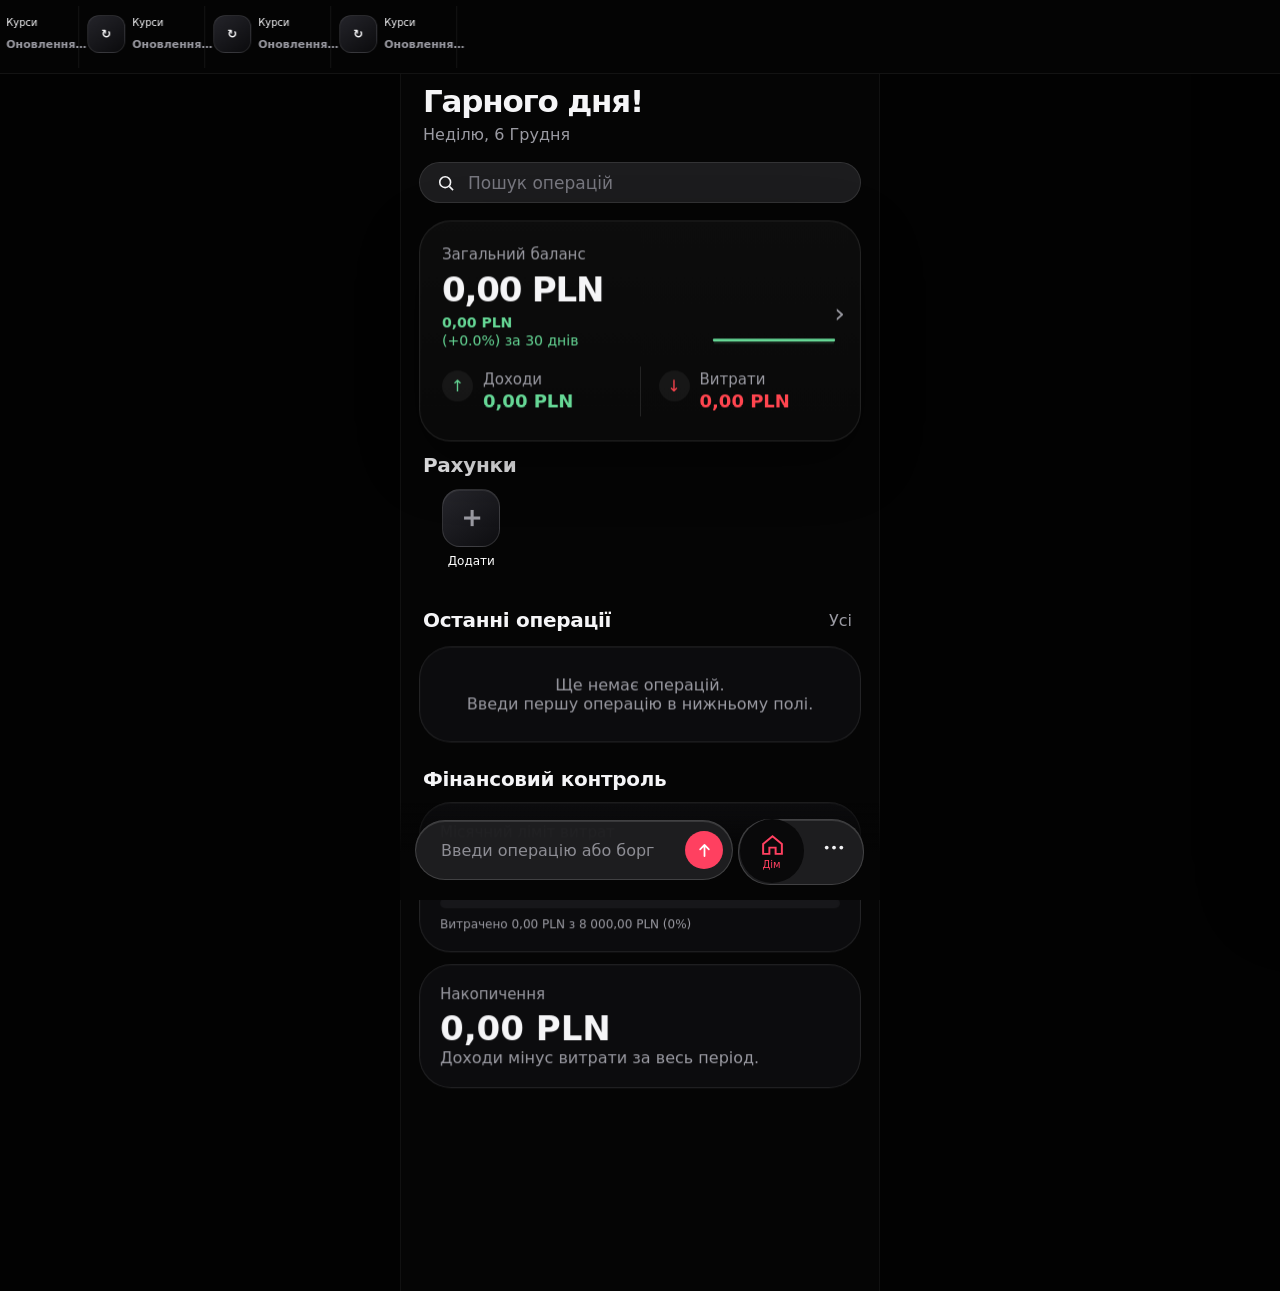
==== index.html @ 24d7ebea "Copy main Voice Finance as independent WebGL Glass Bar baseline" ====
<!doctype html>
<html lang="uk">
<head>
  <meta charset="utf-8" />
  <meta name="viewport" content="width=device-width, initial-scale=1, viewport-fit=cover" />
  <meta name="theme-color" content="#050505" />
  <meta name="apple-mobile-web-app-capable" content="yes" />
  <meta name="apple-mobile-web-app-status-bar-style" content="black-translucent" />
  <meta name="voice-finance-api" content="" />
  <title>Voice Finance</title>
  <link rel="manifest" href="manifest.webmanifest" />
  <style>
    :root{
      --bg:#050505;
      --panel:#0c0c0e;
      --panel-2:#101013;
      --line:rgba(255,255,255,.105);
      --line-strong:rgba(255,255,255,.16);
      --text:#f5f5f7;
      --muted:#9a9aa2;
      --muted-2:#6f7078;
      --accent:#ff7d83;
      --accent-strong:#ff454f;
      --accent-dim:rgba(255,125,131,.12);
      --green:#66d896;
      --shadow:0 20px 60px rgba(0,0,0,.48);
      --r-xl:32px;
      --r-lg:26px;
      --r-md:20px;
      --r-sm:16px;
    }
    *{box-sizing:border-box}
    html,body{margin:0;min-height:100%;background:var(--bg);color:var(--text);font-family:-apple-system,BlinkMacSystemFont,"SF Pro Display","SF Pro Text",Inter,system-ui,sans-serif}
    body{overflow-x:hidden}
    button,input,select,textarea{font:inherit}
    button{color:inherit}
    .app{
      max-width:480px;
      margin:0 auto;
      min-height:100dvh;
      padding:calc(env(safe-area-inset-top) + 77px) 18px calc(190px + env(safe-area-inset-bottom));
      background:#050505;transition:transform .46s cubic-bezier(.2,.8,.2,1),filter .46s ease;
    }
    .account-ticker{position:fixed;z-index:42;top:env(safe-area-inset-top);left:0;right:0;height:74px;overflow:hidden;background:rgba(5,5,5,.94);border-bottom:1px solid rgba(255,255,255,.06);backdrop-filter:blur(18px);-webkit-backdrop-filter:blur(18px);touch-action:pan-y;cursor:grab}.account-ticker.dragging{cursor:grabbing}.account-ticker.dragging .ticker-item{pointer-events:none}
    .ticker-track{height:100%;display:flex;width:max-content;align-items:center;will-change:transform;transform:translate3d(0,0,0)}.ticker-sequence{display:flex;align-items:center;flex:none}.ticker-item{position:relative;width:126px;height:62px;display:grid;grid-template-columns:38px 1fr;grid-template-rows:1fr 1fr;column-gap:7px;align-items:center;padding:7px 8px 13px;border:0;border-right:1px solid rgba(255,255,255,.07);background:transparent;text-align:left;color:inherit}.ticker-logo{grid-row:1/3;width:38px;height:38px;border-radius:12px;background:linear-gradient(145deg,#24242a,#0b0b0d);border:1px solid var(--line);display:grid;place-items:center;font-weight:750;font-size:12px}.ticker-name{font-size:10px;line-height:1;color:#f5f5f7}.ticker-value{font-size:11px;font-weight:650;white-space:nowrap}.ticker-spark{position:absolute;left:53px;bottom:1px;width:38px;height:13px}.ticker-change{position:absolute;right:5px;bottom:2px;font-size:8px;white-space:nowrap}.trend-up{color:var(--green)}.trend-down{color:#ff5364}.trend-flat{color:var(--muted)}
    @media (prefers-reduced-motion:reduce){.account-ticker{overflow-x:auto;-webkit-overflow-scrolling:touch}.ticker-track{animation:none!important}.ticker-sequence[aria-hidden="true"]{display:none}}
    .topline{display:flex;justify-content:space-between;align-items:flex-start;margin:8px 4px 5px}
    .eyebrow{font-size:15px;color:var(--muted);margin-bottom:2px}
    h1{font-size:33px;line-height:1.05;margin:0;letter-spacing:-1.2px}
    .sub{margin-top:6px;color:var(--muted);font-size:14px}
    .icon-btn{
      width:44px;height:44px;border-radius:50%;border:1px solid var(--line);
      background:var(--panel);display:grid;place-items:center;padding:0
    }
    .screen{display:none}.screen.active{display:block}
    .card{
      background:linear-gradient(180deg,rgba(255,255,255,.035),rgba(255,255,255,.018));
      border:1px solid var(--line);border-radius:var(--r-xl);box-shadow:var(--shadow);
    }
    .balance-card{padding:24px 22px;margin-bottom:11px}
    .balance-row{display:grid;grid-template-columns:minmax(0,1fr) 128px;gap:10px;align-items:center}.balance-copy{min-width:0;overflow:hidden}.balance-row .balance{margin:9px 0 6px}.balance-chart-btn{border:0;background:transparent;padding:0;height:78px;display:block;position:relative}.balance-chart-btn svg{width:100%;height:100%;overflow:visible}.balance-chart-btn path:not(.fill){fill:none;stroke:var(--green);stroke-width:2.4;stroke-linecap:round;stroke-linejoin:round}.balance-chart-btn .fill{fill:url(#balanceGradient);stroke:none}.balance-chart-btn::after{content:'›';position:absolute;right:-7px;top:22px;color:var(--muted);font-size:27px}.balance-change{font-size:14px;color:var(--green);margin:0 0 18px;min-width:0}.balance-change strong,.balance-change span{display:block;max-width:100%;white-space:nowrap;overflow:hidden}.balance-change span{margin-top:2px}
    .label{color:var(--muted);font-size:15px}
    .balance-main{display:grid;grid-template-columns:minmax(0,1fr) 108px;gap:10px;align-items:center;margin:7px 0 22px;min-width:0}.balance-main>*{min-width:0}.balance{width:100%;font-size:clamp(26px,7.8vw,34px);letter-spacing:-1.2px;line-height:1.05;font-weight:600;white-space:nowrap;overflow:hidden}.balance-chart{width:108px;height:52px;overflow:hidden}.balance-chart path{fill:none;stroke:var(--green);stroke-width:2.4;stroke-linecap:round;stroke-linejoin:round}.balance-chart .fill{fill:url(#balanceGradient);stroke:none}
    .split{display:grid;grid-template-columns:1fr 1px 1fr;gap:18px;align-items:center}
    .divider{height:50px;background:var(--line)}
    .metric{display:flex;gap:10px;align-items:flex-start;border:0;background:transparent;padding:0;text-align:left;cursor:pointer;min-width:0;overflow:hidden}.metric>div:last-child{min-width:0;flex:1;overflow:hidden}
    .metric .dot{width:31px;height:31px;border-radius:50%;display:grid;place-items:center;background:rgba(255,255,255,.055)}
    .metric strong{display:block;width:100%;font-size:18px;margin-top:2px;white-space:nowrap;overflow:hidden}
    .income strong,.income .dot{color:var(--green)}
    .expense strong,.expense .dot{color:var(--accent-strong)}
    .section{margin-top:20px}
    .section-head{display:flex;align-items:center;justify-content:space-between;margin:0 4px 12px}
    .section-head h2{font-size:20px;margin:0;letter-spacing:-.3px}
    .section-head button{border:0;background:none;color:var(--muted);padding:5px}
    .accounts-section{margin:4px 0 22px}.accounts-grid{display:grid;grid-template-columns:repeat(4,minmax(0,1fr));gap:13px 8px;overflow:hidden;max-height:108px;transition:max-height .35s ease}.accounts-grid.expanded{max-height:360px}.account-tile{border:0;background:transparent;padding:0;min-width:0;text-align:center}.account-icon{width:58px;height:58px;border-radius:18px;margin:0 auto 7px;border:1px solid rgba(255,255,255,.13);background:linear-gradient(145deg,#27272d,#0d0d10);display:grid;place-items:center;font-size:18px;font-weight:750;box-shadow:inset 0 1px rgba(255,255,255,.08)}.account-icon.erste{background:#0874df}.account-icon.revolut{font-size:30px}.account-name{display:block;font-size:12px;color:white;white-space:nowrap;overflow:hidden;text-overflow:ellipsis}.account-balance{display:block;font-size:11px;color:var(--green);margin-top:3px;white-space:nowrap}.account-balance.negative{color:#ff5364}.add-icon{font-size:29px;color:var(--muted)}
    .category-grid{display:block;border:1px solid var(--line);border-radius:var(--r-xl);overflow:hidden;background:var(--panel)}
    .category{
      min-height:46px;border:0;border-bottom:1px solid var(--line);border-radius:0;
      background:transparent;padding:4px 12px;display:grid;grid-template-columns:44px 1fr auto;gap:10px;align-items:center;
      cursor:pointer;transition:.18s transform,.18s border-color;
    }
    .category:last-child{border-bottom:0}
    .category:active{transform:scale(.98)}
    .cat-top{display:contents}
    .cat-icon{width:37px;height:37px;border-radius:13px;display:grid;place-items:center;font-size:18px;background:rgba(255,255,255,.06)}
    .cat-arrow{display:none}.cat-copy{display:contents}.cat-name{font-size:16px;color:#d9d9de}.cat-sum{font-size:16px;margin:0;font-variant-numeric:tabular-nums}
    .transactions{border:1px solid var(--line);border-radius:var(--r-xl);overflow:hidden;background:var(--panel)}
    .tx{display:grid;grid-template-columns:46px 1fr auto;gap:12px;align-items:center;padding:14px 15px;border-bottom:1px solid var(--line);cursor:pointer}
    .tx:last-child{border-bottom:0}
    .tx-icon{width:42px;height:42px;border-radius:15px;background:rgba(255,255,255,.06);display:grid;place-items:center;font-size:19px}
    .tx-title{font-size:16px}.tx-meta{font-size:13px;color:var(--muted);margin-top:3px}
    .tx-amount{font-size:17px;font-variant-numeric:tabular-nums}.pos{color:var(--green)}.neg{color:#f0f0f4}
    .empty{padding:28px;text-align:center;color:var(--muted)}
    .bottom-zone{position:fixed;left:50%;transform:translateX(-50%);bottom:0;width:min(480px,100%);padding:8px 15px calc(11px + env(safe-area-inset-bottom));background:linear-gradient(0deg,#050505 0 48%,transparent);z-index:30;transition:transform .5s cubic-bezier(.22,.82,.22,1),bottom .22s ease}
    .dock-layout{position:relative;height:128px;transition:height .364s cubic-bezier(.22,.72,.18,1)}
    .quick-entry-shell{position:absolute;z-index:3;left:0;top:0;width:100%;height:42px;border:1px solid rgba(255,255,255,.16);border-radius:21px;background:rgba(31,31,33,.94);box-shadow:inset 0 1px rgba(255,255,255,.12);display:flex;align-items:center;padding:0 18px;transition:top .364s cubic-bezier(.65,0,.35,1),left .476s cubic-bezier(.65,0,.35,1) .252s,width .476s cubic-bezier(.65,0,.35,1) .252s,height .476s cubic-bezier(.65,0,.35,1) .252s,border-radius .476s cubic-bezier(.65,0,.35,1) .252s,padding .476s cubic-bezier(.65,0,.35,1) .252s,opacity .35s ease;overflow:hidden}
    .quick-entry-shell>svg{width:22px;height:22px;flex:none;color:#f5f5f7}.quick-entry-shell.listening{border-color:rgba(255,64,96,.6)}.quick-entry-input{min-width:0;flex:1;height:100%;border:0;outline:0;background:transparent;color:#f5f5f7;padding:0 9px 0 11px;font-size:16px}.quick-entry-input::placeholder{color:#8d8d94}.quick-send{width:27px;height:27px;flex:none;border:0;border-radius:50%;background:#ff4060;color:#fff;display:grid;place-items:center;padding:0;transition:transform .18s ease,filter .18s ease}.quick-send:active{transform:scale(.9);filter:brightness(.82)}.quick-send svg{width:14px;height:14px}
    .dock{position:absolute;left:0;top:50px;width:100%;height:78px;transition:top .784s cubic-bezier(.22,.72,.18,1),height .784s cubic-bezier(.22,.72,.18,1)}
    .dock-group{position:relative;isolation:isolate;width:100%;height:78px;border:1px solid rgba(255,255,255,.16);border-radius:39px;background:rgba(31,31,33,.94);box-shadow:inset 0 1px rgba(255,255,255,.12);overflow:hidden;transition:height .784s cubic-bezier(.22,.72,.18,1),border-color .784s ease,background-color .784s ease,box-shadow .784s ease}.dock-group::before{content:"";position:absolute;z-index:0;right:0;top:7px;width:124px;height:64px;border-radius:32px;background:rgba(31,31,33,.96);border:1px solid rgba(255,255,255,.16);box-shadow:inset 0 1px rgba(255,255,255,.12);opacity:0;transform:scaleX(.7);transform-origin:right center;transition:opacity .45s ease,transform .784s cubic-bezier(.22,.72,.18,1)}
    .profile-drawer::before{content:"";position:absolute;pointer-events:none;inset:1px;border-radius:inherit;background:linear-gradient(100deg,rgba(255,255,255,.07),transparent 18% 82%,rgba(255,255,255,.055));opacity:.5}
    .dock-group::after{content:"";position:absolute;pointer-events:none;inset:0;border-radius:inherit;padding:12px;background:rgba(255,255,255,.001);-webkit-mask:linear-gradient(#000 0 0) content-box,linear-gradient(#000 0 0);-webkit-mask-composite:xor;backdrop-filter:blur(.75px) contrast(112%);backdrop-filter:url(#glassRefraction) blur(.75px) contrast(112%);-webkit-backdrop-filter:blur(.75px) contrast(112%);-webkit-backdrop-filter:url(#glassRefraction) blur(.75px) contrast(112%)}
    .dock-indicator{position:absolute;z-index:0;left:6px;top:6px;width:calc((100% - 12px)/5);height:64px;border-radius:31px;transform:translateX(0);will-change:transform,width,height,left,top;transition:left .8s cubic-bezier(.65,0,.35,1),top .8s cubic-bezier(.65,0,.35,1),width .8s cubic-bezier(.65,0,.35,1),height .8s cubic-bezier(.65,0,.35,1),border-radius .8s cubic-bezier(.65,0,.35,1)}.dock-indicator::before{content:"";position:absolute;inset:0;border-radius:inherit;background:#09090a;transform-origin:center}
    .dock-indicator.moving{animation:dockIndicatorMove .5s cubic-bezier(.65,0,.35,1) both}.dock-indicator.moving::before{animation:dockIndicatorSqueeze .5s ease-in-out both}@keyframes dockIndicatorMove{from{transform:translateX(var(--indicator-from))}to{transform:translateX(var(--indicator-to))}}@keyframes dockIndicatorSqueeze{0%,100%{transform:scaleY(1)}50%{transform:scaleY(var(--indicator-squeeze))}}
    .dock button{border:0;color:#f1f1f3}.dock-group button{--i:0;position:absolute;z-index:1;left:6px;top:6px;width:calc((100% - 12px)/5);height:64px;border-radius:31px;background:transparent;display:flex;flex-direction:column;justify-content:center;align-items:center;gap:3px;padding:5px 2px;transform:translateX(calc(var(--i) * 100%));transition:transform .8s cubic-bezier(.22,.72,.18,1),opacity .55s ease,color .35s ease,width .8s cubic-bezier(.22,.72,.18,1),height .8s cubic-bezier(.22,.72,.18,1),top .8s cubic-bezier(.22,.72,.18,1),left .8s cubic-bezier(.22,.72,.18,1)}.dock-group button:nth-of-type(2){--i:1}.dock-group button:nth-of-type(3){--i:2}.dock-group button:nth-of-type(4){--i:3}.dock-group button:nth-of-type(5){--i:4}.dock-group button.active{color:#ff4060}.dock-group button:active{filter:brightness(.82)}.dock svg{width:25px;height:25px}.dock-label{font-size:10px;line-height:1;white-space:nowrap;letter-spacing:-.1px;transition:opacity .35s ease}
    .bottom-zone.compact .dock-layout{height:78px}.bottom-zone.compact .quick-entry-shell{left:68px;top:9px;width:calc(100% - 200px);height:60px;border-radius:30px;padding:0 9px 0 14px}.bottom-zone.compact.compact-home .quick-entry-shell{left:0;width:calc(100% - 132px)}.bottom-zone.compact .dock{top:0;height:78px}.bottom-zone.compact .dock-group{height:78px;border-color:transparent;background:transparent;box-shadow:none;overflow:visible}.bottom-zone.compact .dock-group::before{opacity:1;transform:scaleX(1)}.bottom-zone.compact .dock-group::after{opacity:0}.bottom-zone.compact .dock-indicator{left:0;top:7px;width:64px;height:64px;border-radius:50%;transform:translateX(0)!important;border:1px solid rgba(255,255,255,.16);box-shadow:inset 0 1px rgba(255,255,255,.12)}.bottom-zone.compact.compact-home .dock-indicator{opacity:0}.bottom-zone.compact .dock-indicator::before{background:rgba(31,31,33,.96)}.bottom-zone.compact .dock-group button{left:0;top:7px;width:64px;height:64px;border-radius:50%;transform:translateX(0) scale(.72);opacity:0;pointer-events:none}.bottom-zone.compact .dock-group button.active:not([data-screen="home"]){transform:translateX(0) scale(1);opacity:1;pointer-events:auto}.bottom-zone.compact .dock-group button[data-screen="home"]{left:calc(100% - 124px);transform:translateX(0) scale(1);opacity:1;pointer-events:auto}.bottom-zone.compact .dock-group button[data-screen="home"].active{background:#09090a}.bottom-zone.compact .dock-group .more-btn{left:calc(100% - 62px);transform:translateX(0) scale(1);opacity:1;pointer-events:auto;background:transparent;border:0;box-shadow:none}.bottom-zone.compact .dock-label{opacity:0}.bottom-zone.compact .quick-entry-shell>svg{width:0;opacity:0}.bottom-zone.compact .quick-send{width:38px;height:38px}.bottom-zone.compact .quick-send svg{width:19px;height:19px}
    .dock-indicator{transition-duration:.784s}.dock-group button{transition-duration:.784s,.546s,.35s,.784s,.784s,.784s,.784s}.dock-label{transition-duration:.35s}.bottom-zone.compact .dock-layout{transition:height .476s cubic-bezier(.22,.72,.18,1)}.bottom-zone.compact .quick-entry-shell{transition:top .476s cubic-bezier(.65,0,.35,1),left .476s cubic-bezier(.65,0,.35,1),width .476s cubic-bezier(.65,0,.35,1),height .476s cubic-bezier(.65,0,.35,1),border-radius .476s cubic-bezier(.65,0,.35,1),padding .476s cubic-bezier(.65,0,.35,1),opacity .35s ease}
    .topline{padding-left:0}.page-search{height:41px;margin:0 0 18px;border:1px solid rgba(255,255,255,.1);border-radius:21px;background:#1c1c1e;display:flex;align-items:center;padding:0 16px}.page-search svg{width:20px;height:20px;flex:none}.page-search input{width:100%;height:100%;min-width:0;border:0;outline:0;background:transparent;color:var(--text);padding:0 12px;font-size:17px}.page-search input::placeholder{color:#77777f}
    .home-topline{min-height:72px;align-items:flex-start}.home-topline h1{font-size:31px;margin-bottom:7px}.home-topline .sub{margin:0;font-size:16px;text-transform:capitalize}
    .profile-drawer-backdrop{position:fixed;inset:0;z-index:29;background:rgba(0,0,0,0);pointer-events:none;transition:background .46s ease}
    .profile-drawer-backdrop.open{z-index:50;background:rgba(0,0,0,.38);pointer-events:auto}
    .profile-drawer{position:absolute;isolation:isolate;z-index:2;right:0;top:0;bottom:0;width:min(76vw,360px);height:100%;padding:calc(env(safe-area-inset-top) + 28px) 16px calc(env(safe-area-inset-bottom) + 132px);background:linear-gradient(110deg,rgba(31,31,36,.48),rgba(12,12,15,.28) 48%,rgba(35,35,41,.34));border-left:1px solid rgba(255,255,255,.18);border-radius:30px 0 0 30px;box-shadow:-26px 0 70px rgba(0,0,0,.34),inset 8px 0 24px rgba(255,255,255,.025);backdrop-filter:blur(15px) saturate(145%);-webkit-backdrop-filter:blur(15px) saturate(145%);overflow-x:hidden;overflow-y:auto;overscroll-behavior:contain;touch-action:pan-y;-webkit-overflow-scrolling:touch;transform:translateX(104%);transition:transform .4s cubic-bezier(.22,.9,.28,1)}
    .profile-drawer::before{position:fixed;inset:1px 0 1px 1px;border-radius:29px 0 0 29px;background:radial-gradient(ellipse at 12% 45%,rgba(255,255,255,.14),transparent 18%),linear-gradient(92deg,rgba(255,255,255,.1),transparent 9% 88%,rgba(255,255,255,.025));filter:saturate(130%);opacity:.58}
    .profile-drawer-backdrop.open .profile-drawer{transform:translateX(0)}
    body.drawer-open .bottom-zone{pointer-events:none}body.drawer-open .more-btn{pointer-events:auto}
    body.drawer-open .app{transform:translateX(calc(-1 * min(22vw,105px)));filter:brightness(.72)}
    body.drawer-open .bottom-zone{z-index:52}body.drawer-open .quick-entry-shell,body.drawer-open .dock-indicator,body.drawer-open .bottom-zone .dock-group button:not(.more-btn){opacity:0!important;pointer-events:none!important;transform:scale(.72)!important}body.drawer-open .dock-group{background:transparent;border-color:transparent;box-shadow:none}body.drawer-open .dock-group::before,body.drawer-open .dock-group::after{opacity:0!important;transform:scale(.7)!important}.more-btn .more-icon,.more-btn .back-icon{position:absolute;left:50%;top:13px;width:25px;height:25px;transform:translateX(-50%);transition:opacity .25s ease,transform .3s cubic-bezier(.65,0,.35,1)}.more-btn .back-icon{opacity:0;transform:translateX(-50%) scale(.65) rotate(-24deg)}.more-btn .dock-label{position:absolute;left:50%;bottom:8px;transform:translateX(-50%)}body.drawer-open .bottom-zone .dock-group .more-btn{left:calc(100% - 64px);top:7px;width:64px;height:64px;border-radius:50%;opacity:1;pointer-events:auto;transform:none;background:#1d1d20;border:1px solid rgba(255,255,255,.14);box-shadow:inset 0 1px rgba(255,255,255,.1)}body.drawer-open .more-btn .more-icon{opacity:0;transform:translateX(-50%) scale(.65) rotate(24deg)}body.drawer-open .more-btn .back-icon{opacity:1;transform:translateX(-50%) scale(1) rotate(0)}body.drawer-open .more-btn .dock-label{font-size:0}body.drawer-open .more-btn .dock-label::after{content:"Назад";font-size:10px}.bottom-zone.compact .more-btn .more-icon,.bottom-zone.compact .more-btn .back-icon{top:16px}
    .drawer-title{font-size:28px;margin:0 0 5px}.drawer-sub{color:var(--muted);font-size:13px;margin-bottom:22px}.drawer-section-head{display:flex;align-items:center;justify-content:space-between;margin:18px 3px 10px}.drawer-section-head h2{font-size:18px;margin:0}.drawer-section-head button{border:0;background:transparent;color:var(--muted);padding:5px}.drawer-settings{width:100%;margin-top:16px;border:1px solid var(--line);border-radius:20px;background:rgba(255,255,255,.045);padding:15px;display:flex;justify-content:space-between;align-items:center;text-align:left}.profile-drawer .category-grid{border-radius:24px}.profile-drawer .category{grid-template-columns:39px minmax(0,1fr) auto;padding-inline:9px}.profile-drawer .cat-icon{width:34px;height:34px}.profile-drawer .cat-name,.profile-drawer .cat-sum{font-size:14px}
    .person-status{font-size:12px;font-weight:650}.person-status.paid{color:var(--green)}.person-status.unpaid{color:var(--accent-strong)}.person-back{border:0;background:transparent;color:var(--muted);padding:5px 0 15px;font-size:15px}.person-summary{margin-bottom:14px}.person-list .tx{grid-template-columns:42px minmax(0,1fr) auto}.person-list .debt-amount{grid-row:1 / span 2;grid-column:3;align-self:center}
    .market-picker{margin-top:18px}.market-search{height:48px;border:1px solid var(--line);border-radius:24px;background:rgba(255,255,255,.045);padding:0 15px;color:var(--text);width:100%;outline:0}.market-list{max-height:290px;overflow:auto;margin-top:10px;border:1px solid var(--line);border-radius:20px}.market-option{display:flex;align-items:center;gap:11px;padding:12px 14px;border-bottom:1px solid var(--line)}.market-option:last-child{border-bottom:0}.market-option input{accent-color:#ff4060}.market-option small{margin-left:auto;color:var(--muted)}.data-note{font-size:12px;color:var(--muted);line-height:1.45;margin-top:10px}.empty-chart{position:absolute;inset:0;display:grid;place-items:center;text-align:center;color:var(--muted);padding:28px}.detail-title{margin:2px 0 18px}.detail-title h1{font-size:30px}.account-picker{margin:0 0 14px}.account-picker select{width:100%;height:48px;border:1px solid var(--line);border-radius:18px;background:var(--panel);color:var(--text);padding:0 14px}
    .sheet-backdrop{position:fixed;inset:0;background:rgba(0,0,0,.38);z-index:60;display:none;align-items:flex-end;justify-content:center;overflow:hidden;overscroll-behavior:none;touch-action:none}
    .sheet-backdrop.open{display:flex}
    .sheet{
      position:relative;isolation:isolate;width:min(480px,100%);max-height:90dvh;overflow:auto;overscroll-behavior:contain;touch-action:pan-y;border-radius:34px 34px 0 0;
      background:linear-gradient(145deg,rgba(35,35,41,.5),rgba(11,11,14,.3) 48%,rgba(33,33,39,.36));
      border:1px solid rgba(255,255,255,.18);padding:12px 18px calc(24px + env(safe-area-inset-bottom));box-shadow:0 -22px 80px rgba(0,0,0,.46),inset 0 2px 12px rgba(255,255,255,.035);backdrop-filter:blur(15px) saturate(145%);-webkit-backdrop-filter:blur(15px) saturate(145%)
    }
    .sheet::before,.voice-popover::before{content:"";position:fixed;z-index:-1;pointer-events:none;inset:1px;border-radius:inherit;background:radial-gradient(ellipse at 50% 0%,rgba(255,255,255,.16),transparent 28%),linear-gradient(100deg,rgba(255,255,255,.08),transparent 12% 87%,rgba(255,255,255,.055));opacity:.62}
    .sheet::after,.voice-popover::after{content:"";position:fixed;z-index:-1;pointer-events:none;inset:4px;border-radius:inherit;border:1px solid rgba(255,255,255,.045);box-shadow:inset 7px 3px 16px rgba(255,255,255,.025),inset -8px -5px 18px rgba(0,0,0,.08)}
    .handle{width:42px;height:5px;background:#44444a;border-radius:99px;margin:3px auto 18px}
    .sheet h3{font-size:24px;margin:0 0 6px}.sheet p{color:var(--muted);margin:0 0 18px}
    .field{margin:14px 0}.field label{display:block;color:var(--muted);font-size:13px;margin:0 0 7px 4px}
    .field input,.field select,.field textarea{
      width:100%;border:1px solid var(--line);background:#121215;color:var(--text);border-radius:18px;padding:15px 16px;outline:none
    }
    .field textarea{min-height:80px;resize:vertical}
    .type-seg{display:grid;grid-template-columns:1fr 1fr;background:#121215;border:1px solid var(--line);padding:4px;border-radius:18px}
    .type-seg button{border:0;background:transparent;border-radius:14px;padding:11px;color:var(--muted)}
    .type-seg button.active{background:#1d1d21;color:var(--text)}
    .primary{width:100%;border:0;border-radius:20px;background:var(--text);color:#080808;font-weight:650;padding:15px;margin-top:10px}
    .danger{width:100%;border:1px solid rgba(255,69,79,.28);border-radius:20px;background:rgba(255,69,79,.08);color:var(--accent);padding:14px;margin-top:10px}
    .voice-panel{text-align:center;padding:12px 8px 2px}
    .voice-status{font-size:22px;margin:8px 0 5px}.voice-text{color:var(--muted);min-height:40px}
    .voice-big{margin:16px auto;width:98px;height:98px;border-radius:50%;border:4px solid white;background:var(--accent-strong);display:grid;place-items:center}
    .voice-big.pulse{animation:pulse 1.35s infinite}
    @keyframes pulse{50%{box-shadow:0 0 0 16px rgba(255,69,79,.10)}}
    .parse-card{margin-top:18px;text-align:left;border:1px solid var(--line);border-radius:26px;padding:16px;background:#111114}
    .parse-amount{font-size:30px;font-weight:650}.parse-sub{color:var(--muted);margin-top:4px}
    .toast{position:fixed;left:50%;bottom:190px;transform:translate(-50%,20px);background:#171719;border:1px solid var(--line);color:#fff;padding:12px 16px;border-radius:999px;opacity:0;pointer-events:none;transition:.22s;z-index:100;font-size:14px}
    .toast.show{opacity:1;transform:translate(-50%,0)}
    .insight-card,.profile-card,.goal-card{padding:20px;border:1px solid var(--line);border-radius:var(--r-xl);background:var(--panel);margin-bottom:12px}
    .big-stat{font-size:34px;font-weight:650;margin-top:5px}
    .bar{height:10px;background:#17171a;border-radius:99px;overflow:hidden;margin-top:12px}.bar > div{height:100%;background:var(--accent);border-radius:99px}
    .list-row{display:flex;justify-content:space-between;gap:16px;padding:14px 0;border-bottom:1px solid var(--line)}.list-row:last-child{border-bottom:0}
    .muted{color:var(--muted)}
    .profile-actions button{width:100%;text-align:left;border:0;border-bottom:1px solid var(--line);background:transparent;padding:16px 0}.profile-actions button:last-child{border-bottom:0}
    .tiny{font-size:12px;color:var(--muted)}
    .provider-list{display:grid;gap:9px}.provider-button{width:100%;border:1px solid var(--line);background:#121215;border-radius:18px;padding:14px 15px;display:flex;align-items:center;justify-content:space-between;text-align:left}.provider-note{font-size:12px;color:var(--muted)}.analysis-head{margin-bottom:16px}.analysis-value{font-size:43px;font-weight:650;letter-spacing:-1.8px}.analysis-change{margin-top:6px;font-size:16px}.period-tabs{display:grid;grid-template-columns:repeat(6,1fr);gap:4px;background:#111114;border:1px solid var(--line);border-radius:17px;padding:4px;margin-bottom:14px}.period-tabs button{border:0;background:transparent;color:var(--muted);font-size:12px;padding:8px 2px;border-radius:13px}.period-tabs button.active{background:#29292e;color:white}.analysis-chart{height:260px;border-bottom:1px solid var(--line);position:relative;touch-action:none;margin-bottom:18px}.analysis-chart svg{width:100%;height:100%;overflow:visible}.chart-tooltip{position:absolute;top:10px;left:10px;background:rgba(20,20,23,.92);border:1px solid var(--line);border-radius:12px;padding:7px 9px;font-size:12px;pointer-events:none}.chart-crosshair{stroke:rgba(255,255,255,.35);stroke-width:1;stroke-dasharray:3 3}.metrics-grid{display:grid;grid-template-columns:1fr 1fr;border:1px solid var(--line);border-radius:24px;overflow:hidden;margin-bottom:18px}.metric-row{padding:13px;border-bottom:1px solid var(--line)}.metric-row:nth-child(odd){border-right:1px solid var(--line)}.metric-row:nth-last-child(-n+2){border-bottom:0}.metric-row small{display:block;color:var(--muted);margin-bottom:4px}.back-button{border:0;background:transparent;color:var(--muted);padding:4px 0 16px;font-size:15px}.market-detail-meta{display:grid;grid-template-columns:1fr 1fr;gap:10px;margin-bottom:18px}.market-detail-meta .card{padding:16px}.market-detail-meta small{display:block;color:var(--muted);margin-bottom:6px}.market-source{font-size:12px;color:var(--muted);line-height:1.45}
    .voice-popover{position:fixed;isolation:isolate;left:50%;transform:translateX(-50%);bottom:calc(108px + env(safe-area-inset-bottom));width:min(440px,calc(100% - 28px));z-index:55;display:none;background:linear-gradient(145deg,rgba(38,38,44,.5),rgba(12,12,15,.3) 48%,rgba(36,36,42,.36));border:1px solid rgba(255,255,255,.18);border-radius:26px;padding:16px;box-shadow:0 18px 70px rgba(0,0,0,.48),inset 0 2px 10px rgba(255,255,255,.035);backdrop-filter:blur(15px) saturate(145%);-webkit-backdrop-filter:blur(15px) saturate(145%);transition:bottom .18s ease}
    body.keyboard-open .bottom-zone{opacity:0;pointer-events:none;transform:translate(-50%,28px);transition:opacity .16s ease,transform .2s ease}
    body.sheet-open .bottom-zone{opacity:0;pointer-events:none;transform:translate(-50%,28px)}
    .voice-popover.open{display:block}.voice-popover .parse-card{margin-top:12px;padding:13px;border-radius:20px}.voice-popover .parse-amount{font-size:24px}.voice-popover-head{display:flex;gap:12px;align-items:flex-start}.voice-live-dot{width:11px;height:11px;border-radius:50%;background:var(--accent);margin-top:6px;flex:none}.voice-live-dot.pulse{animation:pulse 1.35s infinite}.voice-copy{min-width:0;flex:1}.voice-popover .voice-status{font-size:16px;margin:0 0 4px}.voice-popover .voice-text{font-size:14px;min-height:0;max-height:70px;overflow:auto}.voice-close{border:0;background:transparent;color:var(--muted);font-size:22px;padding:0 2px}.voice-actions{display:grid;grid-template-columns:1fr 1fr;gap:8px}.voice-actions button{margin-top:8px}.voice-engine-note{margin-top:8px}
    .debt-summary{display:grid;grid-template-columns:1fr 1fr;gap:10px;margin-bottom:14px}.debt-total{padding:17px;border:1px solid var(--line);border-radius:24px;background:var(--panel);text-align:left;color:var(--text);cursor:pointer}.debt-total:active{transform:scale(.985)}.debt-total strong{display:block;font-size:22px;margin-top:5px}.debt-row{cursor:pointer}.debt-person{font-size:16px}.debt-note{font-size:12px;color:var(--muted);margin-top:3px}.debt-amount{font-variant-numeric:tabular-nums;white-space:nowrap}
    .debt-sort{margin-bottom:12px}.debt-sort select{width:100%;border:1px solid var(--line);background:#101013;color:var(--text);border-radius:16px;padding:12px}.debt-section{border:1px solid var(--line);background:var(--panel);border-radius:24px;margin-bottom:10px;overflow:hidden;scroll-margin-top:20px}.debt-section>summary{cursor:pointer;padding:14px 15px;font-weight:650;display:grid;grid-template-columns:minmax(0,1fr) 36px 18px;gap:7px;align-items:center;list-style:none}.debt-section summary::-webkit-details-marker{display:none}.debt-section>summary::after{content:'⌄';color:currentColor;text-align:right;transition:.2s transform}.debt-section[open]>summary::after{transform:rotate(180deg)}.debt-group-title{display:flex;align-items:center;gap:10px;min-width:0}.debt-group-icon{width:32px;height:32px;border-radius:11px;background:rgba(255,255,255,.055);display:grid;place-items:center;flex:none}.debt-group-icon svg{width:19px;height:19px}.debt-group-count{text-align:right;min-width:36px;font-variant-numeric:tabular-nums}.debt-status-grid{display:grid;grid-template-columns:1fr 1fr;gap:8px;padding:0 10px 10px}.debt-status{border:1px solid var(--line);border-radius:17px;background:#111114;overflow:hidden;min-width:0}.debt-status summary{padding:12px 10px;display:flex;justify-content:space-between;gap:6px;font-size:12px;cursor:pointer;list-style:none}.debt-status .transactions{border:0;border-top:1px solid var(--line);border-radius:0}.debt-status .tx{grid-template-columns:34px minmax(0,1fr);padding:10px 8px;gap:7px}.debt-status .tx-icon{width:32px;height:32px;border-radius:11px}.debt-status .debt-amount{grid-column:2;font-size:13px}.debt-status .empty{padding:16px 6px;font-size:12px}.urgent-badge{color:var(--accent);font-size:12px}.round-actions{display:flex;justify-content:flex-end;gap:10px;margin-top:10px}.round-action{width:44px;height:44px;border-radius:50%;border:1px solid var(--line);background:#1a1a1e;color:var(--text);display:grid;place-items:center;font-size:20px;padding:0}.round-action.primary-icon{background:var(--text);color:#080808}.round-action.danger-icon{color:var(--accent)}
    .debt-section.owed>summary,.debt-section.receivable>summary,.debt-section.urgent>summary{color:var(--text);background:transparent}.debt-section.owed,.debt-section.receivable,.debt-section.urgent{border-color:var(--line)}
    .debt-section>summary{grid-template-columns:minmax(0,1fr) 18px 36px}.debt-section>summary::after{grid-column:2;grid-row:1;text-align:center}.debt-group-count{grid-column:3;grid-row:1;text-align:right}
    .sheet.swiping{transition:none!important}.sheet.settling{transition:transform .24s ease}
    .scan-options{display:grid;grid-template-columns:1fr 1fr;gap:10px}.scan-option{border:1px solid var(--line);border-radius:20px;background:#151518;color:var(--text);padding:18px 10px;text-align:center}.scan-preview{width:100%;max-height:260px;object-fit:contain;border-radius:18px;margin-top:12px;background:#060606}
    .clickable-card{cursor:pointer}.clickable-card:active{transform:scale(.99)}
    .jelly-item{will-change:transform;transform:translate3d(0,var(--jelly-y,0),0) scaleX(var(--jelly-x,1)) scaleY(var(--jelly-s,1));transform-origin:50% 45%}
    @media (prefers-reduced-motion:reduce){.jelly-item{transform:none!important}.profile-drawer,.app,.bottom-zone,.dock-layout,.quick-entry-shell,.dock-group{transition-duration:.01ms!important}}
    .hidden{display:none!important}
    @media (min-width:700px){
      body{background:#020202}
      .app{border-left:1px solid #111;border-right:1px solid #111}
    }
    .analysis-chart{touch-action:pan-y}
  </style>
</head>
<body>
<div class="account-ticker" id="accountTicker" aria-label="Рухомий список рахунків"><div class="ticker-track" id="tickerTrack"></div></div>
<svg aria-hidden="true" width="0" height="0" style="position:fixed;pointer-events:none">
  <defs>
    <filter id="glassRefraction" x="-35%" y="-35%" width="170%" height="170%" color-interpolation-filters="sRGB">
      <feTurbulence type="fractalNoise" baseFrequency="0.012 0.036" numOctaves="2" seed="17" result="glassNoise"/>
      <feGaussianBlur in="glassNoise" stdDeviation="0.35" result="smoothGlass"/>
      <feDisplacementMap in="SourceGraphic" in2="smoothGlass" scale="20" xChannelSelector="R" yChannelSelector="G"/>
    </filter>
    <filter id="glassRefractionSoft" x="-30%" y="-30%" width="160%" height="160%" color-interpolation-filters="sRGB">
      <feTurbulence type="fractalNoise" baseFrequency="0.018 0.03" numOctaves="1" seed="9" result="softNoise"/>
      <feDisplacementMap in="SourceGraphic" in2="softNoise" scale="5" xChannelSelector="R" yChannelSelector="G"/>
    </filter>
  </defs>
</svg>
<div class="profile-drawer-backdrop" id="profileDrawerBackdrop">
  <aside class="profile-drawer" id="profileDrawer" aria-label="Меню профілю">
    <h2 class="drawer-title">Профіль</h2>
    <div class="drawer-sub">Швидкий доступ до категорій і налаштувань</div>
    <div class="drawer-section-head"><h2>Категорії</h2><button id="allCategories">Усі</button></div>
    <div class="category-grid" id="categoryGrid"></div>
    <div class="drawer-section-head"><h2>Клієнти</h2><button id="allClients">Усі</button></div>
    <div class="category-grid" id="clientQuickList"></div>
    <div class="drawer-section-head"><h2>Мої борги</h2><button id="allCreditors">Усі</button></div>
    <div class="category-grid" id="creditorQuickList"></div>
    <button class="drawer-settings" id="openSettings"><span>Налаштування</span><span aria-hidden="true">›</span></button>
  </aside>
</div>
<div class="app">
  <section id="home" class="screen active">
    <div class="topline home-topline">
      <div><h1>Гарного дня!</h1><div class="sub" id="todayLabel"></div></div>
    </div>
    <label class="page-search"><svg viewBox="0 0 24 24" fill="none" stroke="currentColor" stroke-width="1.9"><circle cx="11" cy="11" r="6.5"/><path d="m16 16 4.5 4.5"/></svg><input id="homeSearch" type="search" placeholder="Пошук операцій" autocomplete="off"></label>

    <div class="balance-card card">
      <div class="label" id="openBalanceLabel">Загальний баланс</div>
      <div class="balance-row"><div class="balance-copy" id="openBalanceSummary"><div class="balance" id="balance">0 zł</div><div class="balance-change" id="balanceChange"><strong>—</strong><span>за 30 днів</span></div></div><button class="balance-chart-btn" id="openBalanceAnalysis" aria-label="Відкрити аналіз балансу"><svg viewBox="0 0 126 70" preserveAspectRatio="none"><defs><linearGradient id="balanceGradient" x1="0" y1="0" x2="0" y2="1"><stop offset="0" stop-color="#66d896" stop-opacity=".3"/><stop offset="1" stop-color="#66d896" stop-opacity="0"/></linearGradient></defs><path class="fill" id="balanceChartFill"/><path id="balanceChartLine"/></svg></button></div>
      <div class="split">
        <button class="metric income" id="incomeSummary">
          <div class="dot">↑</div>
          <div><div class="label">Доходи</div><strong id="incomeTotal">0 zł</strong></div>
        </button>
        <div class="divider"></div>
        <button class="metric expense" id="expenseSummary">
          <div class="dot">↓</div>
          <div><div class="label">Витрати</div><strong id="expenseTotal">0 zł</strong></div>
        </button>
      </div>
    </div>

    <div class="accounts-section">
      <div class="section-head"><h2>Рахунки</h2><button id="toggleAccounts">Усі&nbsp; ›</button></div>
      <div class="accounts-grid" id="accountsGrid"></div>
    </div>

    <div class="section">
      <div class="section-head"><h2>Останні операції</h2><button id="seeAllTx">Усі</button></div>
      <div class="transactions" id="recentTx"></div>
    </div>
    <div class="section-head" style="margin-top:24px"><h2>Фінансовий контроль</h2></div>
    <div class="goal-card">
      <div class="label">Місячний ліміт витрат</div><div class="big-stat" id="goalValue">8 000 zł</div>
      <div class="bar"><div id="goalBar" style="width:0%"></div></div><div class="tiny" id="goalCaption" style="margin-top:9px"></div>
    </div>
    <div class="goal-card"><div class="label">Накопичення</div><div class="big-stat" id="savingsValue">0 zł</div><div class="muted">Доходи мінус витрати за весь період.</div></div>
  </section>

  <section id="balanceAnalysis" class="screen">
    <button class="back-button" id="balanceBack">‹ Дім</button>
    <div class="analysis-head"><div class="eyebrow">Загальний баланс</div><div class="analysis-value" id="analysisValue">0 zł</div><div class="analysis-change trend-flat" id="analysisChange">—</div></div>
    <div class="period-tabs" id="periodTabs"><button data-period="1D">1D</button><button data-period="7D">7D</button><button class="active" data-period="1M">1M</button><button data-period="3M">3M</button><button data-period="1Y">1Y</button><button data-period="ALL">ALL</button></div>
    <div class="analysis-chart" id="analysisChart"><svg viewBox="0 0 440 250" preserveAspectRatio="none"><path id="analysisArea" fill="rgba(102,216,150,.12)"/><path id="analysisLine" fill="none" stroke="#66d896" stroke-width="2.3" vector-effect="non-scaling-stroke"/><line class="chart-crosshair hidden" id="chartCrosshair" y1="0" y2="250"/><circle class="hidden" id="chartPoint" r="5" fill="#66d896"/></svg><div class="chart-tooltip hidden" id="chartTooltip"></div></div>
    <div class="metrics-grid"><div class="metric-row"><small>Поточний</small><strong id="metricCurrent"></strong></div><div class="metric-row"><small>Зміна</small><strong id="metricChange"></strong></div><div class="metric-row"><small>Максимум</small><strong id="metricMax"></strong></div><div class="metric-row"><small>Мінімум</small><strong id="metricMin"></strong></div><div class="metric-row"><small>Доходи</small><strong class="trend-up" id="metricIncome"></strong></div><div class="metric-row"><small>Витрати</small><strong class="trend-down" id="metricExpense"></strong></div></div>
    <div class="section-head"><h2>Рахунки</h2></div><div class="transactions" id="analysisAccounts"></div>
  </section>

  <section id="accountDetail" class="screen">
    <button class="back-button" id="accountBack">‹ Дім</button>
    <div class="detail-title"><div class="eyebrow">Рахунок</div><h1 id="accountDetailTitle">Рахунок</h1><div class="sub" id="accountDetailBalance"></div></div>
    <div class="period-tabs" id="accountPeriodTabs"><button data-period="1D">1D</button><button data-period="7D">7D</button><button class="active" data-period="1M">1M</button><button data-period="3M">3M</button><button data-period="1Y">1Y</button><button data-period="ALL">ALL</button></div>
    <div class="analysis-chart" id="accountChart"><svg viewBox="0 0 440 250" preserveAspectRatio="none"><path id="accountArea" fill="rgba(102,216,150,.12)"/><path id="accountLine" fill="none" stroke="#66d896" stroke-width="2.3" vector-effect="non-scaling-stroke"/></svg><div class="empty-chart hidden" id="accountChartEmpty">Історія з’явиться після змін балансу або синхронізації.</div></div>
    <div class="metrics-grid"><div class="metric-row"><small>Поточний</small><strong id="accountCurrent"></strong></div><div class="metric-row"><small>Зміна</small><strong id="accountChange"></strong></div><div class="metric-row"><small>Максимум</small><strong id="accountMax"></strong></div><div class="metric-row"><small>Мінімум</small><strong id="accountMin"></strong></div></div>
    <div class="section-head"><h2>Операції рахунку</h2></div><div class="transactions" id="accountTransactions"></div>
  </section>

  <section id="flowDetail" class="screen">
    <button class="back-button" id="flowBack">‹ Дім</button>
    <div class="detail-title"><div class="eyebrow" id="flowEyebrow">Операції</div><h1 id="flowTitle">Доходи</h1><div class="sub" id="flowTotal"></div></div>
    <div class="period-tabs" id="flowPeriodTabs"><button data-period="1D">1D</button><button data-period="7D">7D</button><button class="active" data-period="1M">1M</button><button data-period="3M">3M</button><button data-period="1Y">1Y</button><button data-period="ALL">ALL</button></div>
    <div class="analysis-chart" id="flowChart"><svg viewBox="0 0 440 250" preserveAspectRatio="none"><path id="flowArea" fill="rgba(102,216,150,.12)"/><path id="flowLine" fill="none" stroke="#66d896" stroke-width="2.3" vector-effect="non-scaling-stroke"/></svg><div class="empty-chart hidden" id="flowChartEmpty">Немає реальних операцій за цей період.</div></div>
    <div class="section-head"><h2 id="flowListTitle">Усі доходи</h2></div><div class="transactions" id="flowTransactions"></div>
  </section>

  <section id="marketDetail" class="screen">
    <button class="back-button" id="marketBack">‹ Назад</button>
    <div class="detail-title"><div class="eyebrow" id="marketDetailKind">Ринок</div><h1 id="marketDetailTitle">Пара</h1><div class="analysis-value" id="marketDetailValue">—</div><div class="analysis-change" id="marketDetailChange">—</div></div>
    <div class="period-tabs" id="marketPeriodTabs"><button data-period="1D">1D</button><button data-period="7D">7D</button><button class="active" data-period="1M">1M</button><button data-period="3M">3M</button><button data-period="1Y">1Y</button><button data-period="ALL">ALL</button></div>
    <div class="analysis-chart" id="marketChart"><svg viewBox="0 0 440 250" preserveAspectRatio="none"><path id="marketArea" fill="rgba(102,216,150,.12)"/><path id="marketLine" fill="none" stroke="#66d896" stroke-width="2.3" vector-effect="non-scaling-stroke"/></svg><div class="empty-chart hidden" id="marketChartEmpty">Дані тимчасово недоступні.</div></div>
    <div class="market-detail-meta"><div class="card"><small>Мінімум</small><strong id="marketMin">—</strong></div><div class="card"><small>Максимум</small><strong id="marketMax">—</strong></div><div class="card"><small>Початок періоду</small><strong id="marketOpen">—</strong></div><div class="card"><small>Оновлено</small><strong id="marketUpdated">—</strong></div></div>
    <div class="market-source" id="marketSource"></div>
  </section>

  <section id="insights" class="screen">
    <div class="topline"><div><div class="eyebrow">Фінанси</div><h1>Аналітика</h1><div class="sub">Цей місяць</div></div></div>
    <div id="insightsContent"></div>
  </section>

  <section id="debts" class="screen">
    <div class="topline"><div><div class="eyebrow">Облік</div><h1>Борги</h1><div class="sub">Кому винен я і хто винен мені</div></div></div>
    <label class="page-search"><svg viewBox="0 0 24 24" fill="none" stroke="currentColor" stroke-width="1.9"><circle cx="11" cy="11" r="6.5"/><path d="m16 16 4.5 4.5"/></svg><input id="debtSearch" type="search" placeholder="Пошук боргів" autocomplete="off"></label>
    <div class="debt-summary">
      <button class="debt-total" id="owedWidget"><div class="label">Мої борги</div><strong id="owedTotal">0 zł</strong></button>
      <button class="debt-total" id="receivableWidget"><div class="label">Мої боржники</div><strong id="receivableTotal">0 zł</strong></button>
    </div>
    <div class="debt-sort"><select id="debtSortSelect" aria-label="Сортування боргів"><option value="name-asc">За ім’ям: А → Я</option><option value="name-desc">За ім’ям: Я → А</option></select></div>
    <div id="debtGroups"></div>
  </section>

  <section id="goals" class="screen">
    <div class="topline"><div><div class="eyebrow">Планування</div><h1>Цілі</h1><div class="sub">Ліміти та накопичення</div></div></div>
    <div class="goal-card"><div class="label">Місячний ліміт витрат</div><div class="big-stat" id="goalsPageValue">8 000 zł</div><div class="bar"><div id="goalsPageBar" style="width:0%"></div></div><div class="tiny" id="goalsPageCaption" style="margin-top:9px"></div></div>
    <div class="goal-card"><div class="label">Накопичення</div><div class="big-stat" id="goalsPageSavings">0 zł</div><div class="muted">Доходи мінус витрати за весь період.</div></div>
  </section>

  <section id="people" class="screen">
    <button class="person-back" id="peopleBack">‹ Борги</button>
    <div class="topline"><div><div class="eyebrow">Анкети</div><h1 id="peopleTitle">Клієнти</h1><div class="sub" id="peopleSubtitle"></div></div></div>
    <div class="transactions person-list" id="peopleList"></div>
  </section>

  <section id="person" class="screen">
    <button class="person-back" id="personBack">‹ Усі анкети</button>
    <div class="topline"><div><div class="eyebrow" id="personEyebrow">Клієнт</div><h1 id="personTitle"></h1><div class="sub" id="personSubtitle"></div></div></div>
    <div class="debt-summary person-summary"><div class="debt-total"><div class="label">Не оплачено</div><strong id="personOpenTotal">0 zł</strong></div><div class="debt-total"><div class="label">Оплачено</div><strong id="personPaidTotal">0 zł</strong></div></div>
    <div class="transactions person-list" id="personDebtList"></div>
  </section>

</div>

<div class="bottom-zone" id="bottomZone">
  <div class="dock-layout">
    <div class="quick-entry-shell"><svg viewBox="0 0 24 24" fill="none" stroke="currentColor" stroke-width="1.8"><path d="M5 12h14M12 5v14"/></svg><input class="quick-entry-input" id="quickEntryInput" placeholder="Введи операцію або борг" autocomplete="off" enterkeyhint="done"><button class="quick-send" id="quickSend" aria-label="Розпізнати фразу"><svg viewBox="0 0 24 24" fill="none" stroke="currentColor" stroke-width="2.2" stroke-linecap="round" stroke-linejoin="round"><path d="M12 19V5M6.5 10.5 12 5l5.5 5.5"/></svg></button></div>
    <nav class="dock" aria-label="Головна навігація"><div class="dock-group"><div class="dock-indicator" aria-hidden="true"></div>
      <button data-screen="goals" aria-label="Цілі"><svg viewBox="0 0 24 24" fill="none" stroke="currentColor" stroke-width="1.8"><circle cx="12" cy="12" r="8"/><circle cx="12" cy="12" r="3"/><path d="m14 10 5-5"/></svg><span class="dock-label">Цілі</span></button>
      <button data-screen="insights" aria-label="Аналітика"><svg viewBox="0 0 24 24" fill="none" stroke="currentColor" stroke-width="1.9"><path d="M5 20V11M10 20V5M15 20v-8M20 20V8"/></svg><span class="dock-label">Аналітика</span></button>
      <button data-screen="debts" aria-label="Борги"><svg viewBox="0 0 24 24" fill="none" stroke="currentColor" stroke-width="1.8"><rect x="6" y="3" width="12" height="18" rx="2"/><path d="M9 8h6M9 12h6M9 16h4"/></svg><span class="dock-label">Борги</span></button>
      <button class="active" data-screen="home" aria-label="Дім"><svg viewBox="0 0 24 24" fill="none" stroke="currentColor" stroke-width="1.9"><path d="M3 11.5 12 4l9 7.5V21h-6v-6H9v6H3z"/></svg><span class="dock-label">Дім</span></button>
      <button class="more-btn" id="moreBtn" aria-label="Додатково"><svg class="more-icon" viewBox="0 0 24 24" fill="currentColor"><circle cx="5" cy="12" r="1.8"/><circle cx="12" cy="12" r="1.8"/><circle cx="19" cy="12" r="1.8"/></svg><svg class="back-icon" viewBox="0 0 24 24" fill="none" stroke="currentColor" stroke-width="2" stroke-linecap="round" stroke-linejoin="round"><path d="m14.5 6-6 6 6 6"/></svg><span class="dock-label">Додатково</span></button>
    </div></nav>
  </div>
</div>

<div class="sheet-backdrop" id="accountAddBackdrop"><div class="sheet"><div class="handle"></div><h3>Додати рахунок</h3><p>Банківські підключення працюють лише через захищений сервер. Паролі, PIN та SMS-коди тут ніколи не вводяться.</p><div class="provider-list"><button class="provider-button" data-provider="PKO"><span>PKO Bank Polski</span><span>›</span></button><button class="provider-button" data-provider="REVOLUT"><span>Revolut</span><span>›</span></button><button class="provider-button" data-provider="ERSTE"><span>Erste</span><span>›</span></button><button class="provider-button" data-provider="MONOBANK"><span>Monobank</span><span>›</span></button></div><div class="label" style="margin:20px 0 9px">Додати вручну</div><div class="provider-list"><button class="provider-button" data-manual-type="cash"><span>Готівка</span><span>＋</span></button><button class="provider-button" data-manual-type="manual"><span>Інший рахунок</span><span>＋</span></button></div><button class="danger" data-close-sheet="accountAddBackdrop">Закрити</button></div></div>
<div class="sheet-backdrop" id="manualAccountBackdrop"><div class="sheet"><div class="handle"></div><h3 id="manualAccountTitle">Новий рахунок</h3><div class="field"><label>Назва</label><input id="manualAccountName" placeholder="Готівка"></div><div class="field"><label>Поточний баланс</label><input id="manualAccountBalance" inputmode="decimal" placeholder="0"></div><div class="field"><label>Валюта</label><select id="manualAccountCurrency"><option>PLN</option><option>EUR</option><option>USD</option><option>UAH</option></select></div><button class="primary" id="saveManualAccount">Зберегти</button><button class="danger" data-close-sheet="manualAccountBackdrop">Скасувати</button></div></div>
<div class="sheet-backdrop" id="monobankBackdrop"><div class="sheet"><div class="handle"></div><h3>Підключити Monobank</h3><p>Токен буде відправлено один раз у захищений backend і зашифровано. Він ніколи не зберігається у браузері або git.</p><div class="field"><label>Особистий токен</label><input id="monobankToken" type="password" autocomplete="off" placeholder="Встав токен"></div><button class="primary" id="connectMonobank">Підключити</button><button class="danger" data-close-sheet="monobankBackdrop">Скасувати</button></div></div>

<div class="sheet-backdrop" id="settingsBackdrop">
  <div class="sheet">
    <div class="handle"></div>
    <h3>Налаштування</h3>
    <p>Дані зберігаються локально у браузері.</p>
    <div class="profile-card profile-actions">
      <button id="manageCategories">Керувати категоріями</button>
      <button id="exportData">Експорт JSON</button>
      <button id="clearData" style="color:var(--accent)">Очистити всі дані</button>
    </div>
    <div class="profile-card">
      <div class="label">Швидке введення</div>
      <div class="big-stat" style="font-size:22px;margin-top:8px">UA + PL + EN текстом</div>
      <div class="tiny" style="margin-top:8px">Нижнє поле відкриває клавіатуру. Фраза локально перетворюється на операцію або борг без API.</div>
      <div class="tiny" id="modelProfileStatus" style="margin-top:10px">Готово до введення</div>
    </div>
    <div class="profile-card market-picker">
      <div class="label">Верхній тікер</div>
      <div class="big-stat" style="font-size:20px;margin-top:7px">Валюти й криптовалюта</div>
      <div class="data-note">Валютні курси: Frankfurter. Крипто: публічні дані Kraken. Без ключів і платних запитів.</div>
      <input class="market-search" id="marketSearch" type="search" placeholder="Пошук пари або криптовалюти">
      <div class="market-list" id="marketList"></div>
    </div>
  </div>
</div>

<div class="sheet-backdrop" id="manualBackdrop">
  <div class="sheet">
    <div class="handle"></div>
    <h3 id="formTitle">Нова операція</h3>
    <p>Можна додати вручну або відредагувати результат голосу.</p>
    <div class="type-seg"><button id="typeExpense" class="active">Витрата</button><button id="typeIncome">Дохід</button></div>
    <div class="field"><label>Сума</label><input id="amountInput" inputmode="decimal" placeholder="200"></div>
    <div class="field"><label>Валюта</label><select id="currencyInput"><option>PLN</option><option>EUR</option><option>USD</option><option>GBP</option></select></div>
    <div class="field"><label>Рахунок</label><select id="accountInput"><option value="">Без прив’язки</option></select></div>
    <div class="field" id="categoryField"><label>Категорія</label><select id="categoryInput"></select></div>
    <div class="field hidden" id="clientField"><label>Клієнт</label><input id="clientInput" placeholder="Johnny"></div>
    <div class="field"><label>Опис</label><input id="noteInput" placeholder="Biedronka, монтаж, бензин…"></div>
    <button class="primary" id="saveTx">Зберегти</button>
    <button class="danger hidden" id="deleteTx">Видалити операцію</button>
  </div>
</div>

<div class="voice-popover" id="voicePopover">
  <div class="voice-popover-head">
    <div class="voice-copy">
      <div class="voice-status" id="voiceStatus">Введи операцію або борг</div>
      <div class="voice-text" id="voiceText">Наприклад: «-200 на продукти» або «я винен Олегу 500».</div>
    </div>
    <button class="voice-close" id="voiceCancel" aria-label="Закрити">×</button>
  </div>
  <div style="display:grid;grid-template-columns:1fr auto;gap:7px;margin-top:10px"><input id="voiceTestInput" aria-label="Текст фрази" placeholder="Сума, категорія або борг…" style="min-width:0;border:1px solid var(--line);background:#121215;color:var(--text);border-radius:14px;padding:12px"><button id="voiceTestBtn" class="round-action" aria-label="Розібрати">⌁</button></div>
  <div class="parse-card hidden" id="parseCard">
    <div class="parse-amount" id="parseAmount"></div>
    <div class="parse-sub" id="parseSub"></div>
    <div class="tiny" id="parseTranscript" style="margin-top:7px"></div>
    <div class="round-actions"><button class="round-action danger-icon" id="editVoice" aria-label="Змінити">✎</button><button class="round-action primary-icon" id="confirmVoice" aria-label="Зберегти">✓</button></div>
  </div>
</div>

<div class="sheet-backdrop" id="debtBackdrop">
  <div class="sheet">
    <div class="handle"></div><h3 id="debtFormTitle">Новий борг</h3>
    <div class="type-seg"><button id="debtOwed" class="active">Я винен</button><button id="debtReceivable">Мені винні</button></div>
    <div class="field"><label>Людина або компанія</label><input id="debtPerson" placeholder="Ім’я"></div>
    <div class="field"><label>Сума</label><input id="debtAmount" inputmode="decimal" placeholder="500"></div>
    <div class="field"><label>Валюта</label><select id="debtCurrency"><option>PLN</option><option>EUR</option><option>USD</option><option>GBP</option></select></div>
    <div class="field"><label>Нотатка</label><input id="debtNote" placeholder="За що або до якої дати"></div>
    <div class="field"><label><input id="debtUrgent" type="checkbox" style="width:auto;margin-right:8px">Терміновий</label></div>
    <div class="field"><label><input id="debtPaid" type="checkbox" style="width:auto;margin-right:8px">Оплачено</label></div>
    <button class="primary" id="saveDebt">Зберегти</button><button class="danger hidden" id="deleteDebt">Видалити</button>
  </div>
</div>

<div class="sheet-backdrop" id="listBackdrop">
  <div class="sheet">
    <div class="handle"></div>
    <h3 id="listTitle">Операції</h3>
    <div id="listContent"></div>
    <button class="danger" id="closeList">Закрити</button>
  </div>
</div>

<div class="sheet-backdrop" id="catBackdrop">
  <div class="sheet">
    <div class="handle"></div>
    <h3>Категорії</h3>
    <p>Додай або видали власні категорії. Базові теж можна змінювати.</p>
    <div id="catManager"></div>
    <div class="field"><label>Нова категорія</label><input id="newCatName" placeholder="Наприклад: Студія"></div>
    <button class="primary" id="addCategoryBtn">Додати категорію</button>
    <button class="danger" id="closeCategories">Закрити</button>
  </div>
</div>

<div class="sheet-backdrop" id="scanBackdrop">
  <div class="sheet">
    <div class="handle"></div><h3>Додати чек</h3><p>Обери камеру або готове фото. Зображення обробляється лише на цьому пристрої.</p>
    <div class="scan-options"><button class="scan-option" id="scanCamera">📷<br>Камера</button><button class="scan-option" id="scanFile">▧<br>Фото або файл</button></div>
    <input class="hidden" id="cameraInput" type="file" accept="image/*" capture="environment"><input class="hidden" id="fileInput" type="file" accept="image/*,.pdf">
    <img class="scan-preview hidden" id="scanPreview" alt="Вибраний чек"><div class="tiny hidden" id="scanFileName" style="margin-top:10px"></div>
    <button class="primary hidden" id="scanContinue">Внести дані з чека</button><button class="danger" id="scanClose">Закрити</button>
  </div>
</div>

<div class="toast" id="toast"></div>

<script>
const STORAGE_KEY='voice-finance-v01';
const DEFAULT_CATEGORIES=[
  {id:'groceries',name:'Продукти',icon:'🛒'},
  {id:'transport',name:'Транспорт',icon:'🚕'},
  {id:'food',name:'Їжа',icon:'🍴'},
  {id:'tech',name:'Техніка',icon:'💻'},
  {id:'home',name:'Дім',icon:'⌂'},
  {id:'subscriptions',name:'Підписки',icon:'◉'},
  {id:'business',name:'Бізнес',icon:'◫'},
  {id:'travel',name:'Подорожі',icon:'✈︎'},
  {id:'other',name:'Інше',icon:'•••'}
];
const DEFAULT_ACCOUNTS=[];
const FIAT_CURRENCIES=['PLN','EUR','USD','GBP','CHF','UAH','CZK','SEK','NOK','DKK','CAD','AUD','NZD','JPY','CNY','HKD','SGD','HUF','RON','BGN','TRY','ILS','INR','BRL','MXN','ZAR'];
const FIAT_PAIRS=FIAT_CURRENCIES.flatMap(base=>FIAT_CURRENCIES.filter(quote=>quote!==base).map(quote=>({id:`fx:${base}${quote}`,kind:'fx',base,quote,label:`${base}/${quote}`}))).slice(0,100);
const CRYPTO_MARKETS=[['XBTUSD','BTC','Bitcoin'],['ETHUSD','ETH','Ethereum'],['USDTUSD','USDT','Tether'],['SOLUSD','SOL','Solana'],['XRPUSD','XRP','XRP'],['USDCUSD','USDC','USD Coin'],['DOGEUSD','DOGE','Dogecoin'],['ADAUSD','ADA','Cardano'],['LTCUSD','LTC','Litecoin'],['DOTUSD','DOT','Polkadot']].map(([pair,symbol,name])=>({id:`crypto:${pair}`,kind:'crypto',pair,symbol,name,label:`${symbol}/USD`}));
const DEFAULT_MARKETS=['fx:EURPLN','fx:USDPLN','fx:EURUSD',...CRYPTO_MARKETS.map(m=>m.id)];
const BANKING_API_BASE=document.querySelector('meta[name="voice-finance-api"]')?.content?.replace(/\/$/,'')||'';
const uid=()=>{try{if(globalThis.crypto&&typeof globalThis.crypto.randomUUID==='function')return globalThis.crypto.randomUUID()}catch(e){}return 'id-'+Date.now().toString(36)+'-'+Math.random().toString(36).slice(2)};
let state=loadState();
let editingId=null;
let formType='expense';
let parsedVoice=null;
let mediaStream=null;
let mediaRecorder=null;
let audioChunks=[];
let recordingStartedAt=0;
let recordTimerInterval=null;
let whisperWorker=null;
let whisperReady=false;
let whisperBusy=false;
let whisperModelName='';
let speechRecognition=null;
let speechTranscript='';
let safariRecognitionRuns=0;
let speechStartTimer=null;
let editingDebtId=null;
let debtDirection='owed';
let debtView='owed';
let debtSort='name-asc';
let peopleDirection=sessionStorage.getItem('voice-finance-people-direction')||'receivable';
let selectedPerson=sessionStorage.getItem('voice-finance-selected-person')||'';
let selectedPersonDirection=sessionStorage.getItem('voice-finance-selected-person-direction')||'receivable';
let selectedScanFile=null;
let scanPreviewUrl='';
let voicePositionTimers=[];
let stableViewportHeight=Math.max(window.innerHeight,window.visualViewport?.height||0);
let voiceState='idle';
let voiceSession=0;
let voiceTimeout=null;
let recordingTimeout=null;
let lockedScrollY=0;
let drawerLockedScrollY=0;
let lastPageScrollY=window.scrollY;
let dockCompact=false;
let dockTouchStartY=0;
let dockTouchAtTop=false;
let dockTouchAtBottom=false;
let dockBoundaryHandled=false;
let dockInteractionsReady=false;
let dockIgnoreScrollUntil=0;
let dockIndicatorIndex=0;
let dockIndicatorAnimation=null;
let accountsExpanded=false;
let analysisPeriod='1M';
let accountPeriod='1M';
let flowPeriod='1M';
let selectedAccountId='';
let selectedFlowType='income';
let marketData={};
let selectedMarketId=sessionStorage.getItem('voice-finance-selected-market')||'';
let marketPeriod='1M';
let tickerOffset=0;
let tickerDistance=0;
let tickerLastFrame=0;
let tickerDragging=false;
let tickerPointerId=null;
let tickerDragX=0;
let tickerDragOffset=0;
let tickerResumeAt=0;
let tickerMoved=false;
let tickerPressAt=0;
let tickerPressMarketId='';
const interactiveCharts=new WeakMap();
let jellyVelocity=0;
let jellyFrame=null;
let jellyItems=[];
const jellyState=new WeakMap();
const RECORDING_LIMIT_MS=30000;
const TRANSCRIPTION_LIMIT_MS=240000;

function loadState(){
  const raw=localStorage.getItem(STORAGE_KEY);
  if(raw){
    try{
      const s=JSON.parse(raw);
      const accounts=(s.accounts||[]).filter(a=>a.source!=='demo'&&!String(a.id).endsWith('-demo'));const balanceSnapshots=(s.balanceSnapshots||[]).filter(x=>x.source!=='demo');
      return {categories:s.categories?.length?s.categories:DEFAULT_CATEGORIES,transactions:s.transactions||[],debts:s.debts||[],goal:s.goal||8000,speechLang:s.speechLang||'uk-UA',accounts,balanceSnapshots,marketSelection:s.marketSelection?.length?s.marketSelection:DEFAULT_MARKETS};
    }catch(e){}
  }
  return {categories:[...DEFAULT_CATEGORIES],transactions:[],debts:[],goal:8000,speechLang:'uk-UA',accounts:[],balanceSnapshots:[],marketSelection:DEFAULT_MARKETS};
}
function saveState(){localStorage.setItem(STORAGE_KEY,JSON.stringify(state));render()}
function fmt(n,c='PLN'){
  try{return new Intl.NumberFormat('uk-UA',{style:'currency',currency:c,maximumFractionDigits:2}).format(n)}
  catch(e){return `${n.toFixed(2)} ${c}`}
}
function plnOnly(list){return list.filter(t=>t.currency==='PLN')}
function totals(){
  const tx=plnOnly(state.transactions);
  const income=tx.filter(t=>t.type==='income').reduce((a,b)=>a+b.amount,0);
  const expense=tx.filter(t=>t.type==='expense').reduce((a,b)=>a+b.amount,0);
  const accountBalance=(state.accounts||[]).filter(a=>a.isActive&&a.currency==='PLN').reduce((sum,a)=>sum+Number(a.currentBalance||0),0);
  const unlinked=tx.filter(t=>!t.accountId).reduce((sum,t)=>sum+(t.type==='income'?t.amount:-t.amount),0);
  return {income,expense,balance:accountBalance+unlinked}
}
function transactionEffect(tx){return tx?(tx.type==='income'?Number(tx.amount||0):-Number(tx.amount||0)):0}
function applyAccountTransaction(next,previous){if(previous?.accountId){const a=state.accounts.find(x=>x.id===previous.accountId);if(a)a.currentBalance=Number(a.currentBalance||0)-transactionEffect(previous)}if(next?.accountId){const a=state.accounts.find(x=>x.id===next.accountId);if(a)a.currentBalance=Number(a.currentBalance||0)+transactionEffect(next)}if(previous?.accountId||next?.accountId){const accountBalances=Object.fromEntries(state.accounts.map(a=>[a.id,Number(a.currentBalance||0)])),total=state.accounts.filter(a=>a.isActive&&a.currency==='PLN').reduce((n,a)=>n+Number(a.currentBalance||0),0);state.balanceSnapshots.push({id:uid(),timestamp:new Date().toISOString(),totalBalance:total,convertedTotalBalance:total,baseCurrency:'PLN',accountBalances,source:'transaction'})}}
function categoryById(id){return state.categories.find(c=>c.id===id)||{name:'Інше',icon:'•••'}}
function dateLabel(iso){
  const d=new Date(iso), now=new Date();
  const delta=Math.floor((new Date(now.getFullYear(),now.getMonth(),now.getDate())-new Date(d.getFullYear(),d.getMonth(),d.getDate()))/86400000);
  if(delta===0)return 'Сьогодні';
  if(delta===1)return 'Вчора';
  return d.toLocaleDateString('uk-UA',{day:'2-digit',month:'short'});
}
function esc(s=''){return String(s).replace(/[&<>"']/g,m=>({'&':'&amp;','<':'&lt;','>':'&gt;','"':'&quot;',"'":'&#039;'}[m]))}
function render(){
  const t=totals();
  document.querySelector('#balance').textContent=fmt(t.balance);
  document.querySelector('#incomeTotal').textContent=fmt(t.income);
  document.querySelector('#expenseTotal').textContent=fmt(t.expense);
  requestAnimationFrame(fitBalanceText);
  document.querySelector('#todayLabel').textContent=new Date().toLocaleDateString('uk-UA',{weekday:'long',day:'numeric',month:'long'});
  renderBalanceChart();
  renderAccounts();
  renderTicker();
  renderMarketPicker();
  renderBalanceAnalysis();
  renderCategories();
  renderTransactions();
  renderInsights();
  renderGoals();
  renderDebts();
  renderDrawerPeople();
  renderPeople();
  renderPersonProfile();
  fillCategorySelect();
  fillAccountSelect();
  requestAnimationFrame(refreshJellyItems);
}
function fitTextToBox(el,minSize){
  el.style.fontSize='';let size=parseFloat(getComputedStyle(el).fontSize);if(!el.clientWidth)return;
  while(el.scrollWidth>el.clientWidth&&size>minSize){size-=.5;el.style.fontSize=size+'px'}
}
function fitBalanceText(){fitTextToBox(document.querySelector('#balance'),18);fitTextToBox(document.querySelector('#incomeTotal'),11);fitTextToBox(document.querySelector('#expenseTotal'),11);document.querySelectorAll('#balanceChange strong,#balanceChange span').forEach(el=>fitTextToBox(el,10))}
function financialSeries(kind='balance',period='ALL'){
  const all=plnOnly(state.transactions).filter(t=>Number.isFinite(Number(t.amount))).sort((a,b)=>new Date(a.date)-new Date(b.date));
  const start=periodStart(period),current=totals().balance,now=new Date(),effect=t=>t.type==='income'?Number(t.amount):-Number(t.amount);
  if(kind==='balance'){
    let value=current-all.reduce((sum,t)=>sum+effect(t),0);const points=[];
    all.forEach(t=>{if(new Date(t.date)<start)value+=effect(t)});points.push({timestamp:start.getTime()?start.toISOString():(all[0]?.date||now.toISOString()),value});
    all.filter(t=>new Date(t.date)>=start).forEach(t=>{value+=effect(t);points.push({timestamp:t.date,value})});
    if(points.at(-1)?.timestamp!==now.toISOString())points.push({timestamp:now.toISOString(),value:current});return points;
  }
  let value=0;const points=[{timestamp:start.getTime()?start.toISOString():(all[0]?.date||now.toISOString()),value:0}];
  all.filter(t=>t.type===kind&&new Date(t.date)>=start).forEach(t=>{value+=Number(t.amount);points.push({timestamp:t.date,value})});
  points.push({timestamp:now.toISOString(),value});return points;
}
function renderBalanceChart(){
  const shown=financialSeries('balance','1M'),values=shown.map(s=>s.value),g=lineGeometry(values,126,62,4);document.querySelector('#balanceChartLine').setAttribute('d',g.line);document.querySelector('#balanceChartFill').setAttribute('d',g.area);const first=values[0]??totals().balance,last=values.at(-1)??first,change=last-first,pct=first?change/Math.abs(first)*100:0,el=document.querySelector('#balanceChange');el.innerHTML=`<strong>${values.length>1?formatMovement(change):'—'}</strong><span>${values.length>1?`(${pct>=0?'+':''}${pct.toFixed(1)}%) `:''}за 30 днів</span>`;el.className='balance-change '+(change>0?'trend-up':change<0?'trend-down':'trend-flat');
}
function lineGeometry(values,width,height,pad=4){if(!values.length)return{line:'',area:'',points:[]};const min=Math.min(...values),max=Math.max(...values),range=max-min||1,points=values.map((v,i)=>({x:values.length===1?width/2:pad+i*(width-pad*2)/(values.length-1),y:height-pad-(v-min)*(height-pad*2)/range,value:v})),line=points.map((p,i)=>`${i?'L':'M'}${p.x.toFixed(2)},${p.y.toFixed(2)}`).join(' ');return{line,area:`${line} L${points.at(-1).x},${height} L${points[0].x},${height} Z`,points}}
function chartDateLabel(timestamp){const d=new Date(timestamp),today=new Date(),sameDay=d.toDateString()===today.toDateString();return d.toLocaleString('uk-UA',{day:'numeric',month:'short',...(sameDay?{hour:'2-digit',minute:'2-digit'}:{})})}
function registerInteractiveChart(target,geometry,data,{formatValue=fmt,color='#66d896'}={}){
  const chart=typeof target==='string'?document.querySelector(target):target;if(!chart)return;
  const svg=chart.querySelector('svg'),viewBox=svg?.viewBox?.baseVal;if(!svg||!viewBox)return;
  let cross=svg.querySelector('[data-chart-crosshair],.chart-crosshair'),point=svg.querySelector('[data-chart-point],circle'),tip=chart.querySelector('[data-chart-tooltip],.chart-tooltip');
  if(!cross){cross=document.createElementNS('http://www.w3.org/2000/svg','line');cross.dataset.chartCrosshair='';cross.setAttribute('class','chart-crosshair hidden');cross.setAttribute('y1',viewBox.y);cross.setAttribute('y2',viewBox.y+viewBox.height);svg.append(cross)}
  if(!point){point=document.createElementNS('http://www.w3.org/2000/svg','circle');point.dataset.chartPoint='';point.setAttribute('class','hidden');point.setAttribute('r','5');svg.append(point)}
  if(!tip){tip=document.createElement('div');tip.dataset.chartTooltip='';tip.className='chart-tooltip hidden';chart.append(tip)}
  point.setAttribute('fill',color);const rows=geometry.points.map((p,i)=>({...p,data:data[i]})).filter(p=>p.data&&Number.isFinite(Number(p.data.value)));
  interactiveCharts.set(chart,{points:rows,width:viewBox.width,formatValue,cross,point,tip});
  if(!rows.length){cross.classList.add('hidden');point.classList.add('hidden');tip.classList.add('hidden')}
}
function inspectInteractiveChart(chart,clientX){const model=interactiveCharts.get(chart);if(!model?.points.length)return;const box=chart.getBoundingClientRect(),x=Math.max(0,Math.min(box.width,clientX-box.left)),scaled=x/box.width*model.width;let nearest=model.points[0];for(const p of model.points)if(Math.abs(p.x-scaled)<Math.abs(nearest.x-scaled))nearest=p;model.cross.setAttribute('x1',nearest.x);model.cross.setAttribute('x2',nearest.x);model.cross.classList.remove('hidden');model.point.setAttribute('cx',nearest.x);model.point.setAttribute('cy',nearest.y);model.point.classList.remove('hidden');model.tip.innerHTML=`${chartDateLabel(nearest.data.timestamp)}<br><strong>${model.formatValue(Number(nearest.data.value))}</strong>`;model.tip.classList.remove('hidden');model.tip.style.left=`${Math.min(box.width-model.tip.offsetWidth-6,Math.max(6,x-model.tip.offsetWidth/2))}px`}
function hideInteractiveChart(chart){const model=interactiveCharts.get(chart);if(!model)return;model.cross.classList.add('hidden');model.point.classList.add('hidden');model.tip.classList.add('hidden')}
function setupInteractiveCharts(){const gestures=new Map();document.addEventListener('pointerdown',e=>{const chart=e.target.closest?.('.analysis-chart');if(!chart||!interactiveCharts.has(chart))return;gestures.set(e.pointerId,{chart,startX:e.clientX,startY:e.clientY,axis:''});chart.setPointerCapture?.(e.pointerId);inspectInteractiveChart(chart,e.clientX)});document.addEventListener('pointermove',e=>{const gesture=gestures.get(e.pointerId),chart=gesture?.chart;if(!chart||!interactiveCharts.has(chart)||(e.pointerType!=='touch'&&!e.buttons))return;if(e.pointerType==='touch'){const dx=Math.abs(e.clientX-gesture.startX),dy=Math.abs(e.clientY-gesture.startY);if(!gesture.axis&&Math.max(dx,dy)>6)gesture.axis=dx>dy?'horizontal':'vertical';if(gesture.axis==='vertical'){hideInteractiveChart(chart);return}if(!gesture.axis)return}inspectInteractiveChart(chart,e.clientX);if(gesture.axis==='horizontal')e.preventDefault()},{passive:false});document.addEventListener('pointerup',e=>{const chart=gestures.get(e.pointerId)?.chart;gestures.delete(e.pointerId);if(chart&&e.pointerType!=='touch')hideInteractiveChart(chart)});document.addEventListener('pointercancel',e=>{const chart=gestures.get(e.pointerId)?.chart;gestures.delete(e.pointerId);if(chart)hideInteractiveChart(chart)});document.addEventListener('pointerleave',e=>{const chart=e.target.closest?.('.analysis-chart');if(chart&&e.pointerType!=='touch')hideInteractiveChart(chart)},true)}
function accountIcon(a){return a.provider==='MONOBANK'?'mono':a.provider==='REVOLUT'?'R':a.provider==='CASH'?'▤':a.shortName||a.provider.slice(0,3)}
function accountIconClass(a){return String(a.provider||'').toLowerCase()}
function accountSnapshots(id){return(state.balanceSnapshots||[]).map(s=>({timestamp:s.timestamp,value:Number(s.accountBalances?.[id])})).filter(x=>Number.isFinite(x.value))}
function formatMovement(n,c='PLN'){return`${n>0?'+':n<0?'−':''}${fmt(Math.abs(n),c)}`}
function renderAccounts(){const grid=document.querySelector('#accountsGrid');if(!grid)return;const all=(state.accounts||[]).filter(a=>a.isActive),shown=accountsExpanded?all:all.slice(0,3);grid.classList.toggle('expanded',accountsExpanded);grid.innerHTML=shown.map(a=>`<button class="account-tile" data-account-id="${esc(a.id)}"><span class="account-icon ${accountIconClass(a)}">${accountIcon(a)}</span><span class="account-name">${esc(a.displayName)}</span><span class="account-balance ${a.currentBalance<0?'negative':''}">${fmt(a.currentBalance,a.currency)}</span></button>`).join('')+`<button class="account-tile" id="addAccount"><span class="account-icon add-icon">＋</span><span class="account-name">Додати</span><span class="account-balance">&nbsp;</span></button>`;grid.querySelectorAll('[data-account-id]').forEach(el=>el.onclick=()=>openAccountDetail(el.dataset.accountId));document.querySelector('#addAccount').onclick=()=>openSheet('#accountAddBackdrop');document.querySelector('#toggleAccounts').textContent=all.length>3?(accountsExpanded?'Згорнути ˄':'Усі ›'):''}
function renderTicker(){const track=document.querySelector('#tickerTrack');if(!track)return;const selected=state.marketSelection||DEFAULT_MARKETS,items=selected.map(id=>marketData[id]).filter(Boolean);const item=m=>{const values=m.history||[],g=lineGeometry(values.slice(-12),38,13,1),cls=m.change>0?'trend-up':m.change<0?'trend-down':'trend-flat';return`<button class="ticker-item" data-market-id="${esc(m.id)}"><span class="ticker-logo">${esc(m.symbol||m.base)}</span><span class="ticker-name">${esc(m.label)}</span><span class="ticker-value ${cls}">${Number(m.value).toLocaleString('uk-UA',{maximumFractionDigits:m.value<10?4:2})}</span><svg class="ticker-spark" viewBox="0 0 38 13"><path d="${g.line}" fill="none" stroke="currentColor" stroke-width="1.5" class="${cls}"/></svg><span class="ticker-change ${cls}">${Number.isFinite(m.change)?`${m.change>=0?'+':''}${m.change.toFixed(2)}%`:'—'}</span></button>`};const seq=items.length?items.map(item).join(''):`<div class="ticker-item"><span class="ticker-logo">↻</span><span class="ticker-name">Курси</span><span class="ticker-value trend-flat">Оновлення…</span></div>`;track.innerHTML=Array.from({length:4},(_,i)=>`<div class="ticker-sequence" ${i?'aria-hidden="true"':''}>${seq}</div>`).join('');track.querySelectorAll('[data-market-id]').forEach(el=>el.onclick=e=>{if(e.detail===0)openMarketDetail(el.dataset.marketId)});requestAnimationFrame(updateTickerSpeed)}
function updateTickerSpeed(){const seq=document.querySelector('#tickerTrack .ticker-sequence');if(!seq)return;tickerDistance=seq.getBoundingClientRect().width;if(tickerDistance){tickerOffset=((tickerOffset%tickerDistance)+tickerDistance)%tickerDistance;document.querySelector('#tickerTrack').style.transform=`translate3d(${-tickerOffset}px,0,0)`}}
function runTicker(time){if(!tickerLastFrame)tickerLastFrame=time;const elapsed=Math.min(40,time-tickerLastFrame);tickerLastFrame=time;if(!tickerDragging&&time>=tickerResumeAt&&tickerDistance){tickerOffset=(tickerOffset+elapsed*(innerWidth/10000))%tickerDistance;document.querySelector('#tickerTrack').style.transform=`translate3d(${-tickerOffset}px,0,0)`}requestAnimationFrame(runTicker)}
function setupTickerDrag(){const box=document.querySelector('#accountTicker');box.addEventListener('pointerdown',e=>{tickerDragging=true;tickerMoved=false;tickerPointerId=e.pointerId;tickerDragX=e.clientX;tickerDragOffset=tickerOffset;tickerPressAt=performance.now();tickerPressMarketId=e.target.closest?.('[data-market-id]')?.dataset.marketId||'';box.classList.add('dragging');box.setPointerCapture?.(e.pointerId)});box.addEventListener('pointermove',e=>{if(!tickerDragging||e.pointerId!==tickerPointerId)return;const dx=e.clientX-tickerDragX;if(Math.abs(dx)>7)tickerMoved=true;tickerOffset=tickerDragOffset-dx;if(tickerDistance)tickerOffset=((tickerOffset%tickerDistance)+tickerDistance)%tickerDistance;document.querySelector('#tickerTrack').style.transform=`translate3d(${-tickerOffset}px,0,0)`});const end=(e,allowTap)=>{if(!tickerDragging||e.pointerId!==tickerPointerId)return;const tapped=allowTap&&!tickerMoved&&performance.now()-tickerPressAt<380&&tickerPressMarketId,id=tickerPressMarketId;tickerDragging=false;tickerPointerId=null;tickerPressMarketId='';tickerResumeAt=performance.now()+700;box.classList.remove('dragging');if(tapped)openMarketDetail(id)};box.addEventListener('pointerup',e=>end(e,true));box.addEventListener('pointercancel',e=>end(e,false))}
function marketCatalog(){return[...FIAT_PAIRS,...CRYPTO_MARKETS]}
function renderMarketPicker(){const list=document.querySelector('#marketList');if(!list)return;const q=(document.querySelector('#marketSearch')?.value||'').trim().toLowerCase(),selected=new Set(state.marketSelection||DEFAULT_MARKETS),catalog=marketCatalog().filter(m=>!q||`${m.label} ${m.name||''}`.toLowerCase().includes(q));list.innerHTML=catalog.map(m=>`<label class="market-option"><input type="checkbox" value="${m.id}" ${selected.has(m.id)?'checked':''}><span>${esc(m.label)}</span><small>${m.kind==='crypto'?'Крипто':'Валюта'}</small></label>`).join('')||'<div class="empty">Нічого не знайдено</div>';list.querySelectorAll('input').forEach(input=>input.onchange=()=>{const set=new Set(state.marketSelection||DEFAULT_MARKETS);input.checked?set.add(input.value):set.delete(input.value);state.marketSelection=[...set].slice(0,20);saveState();loadMarketData()})}
async function loadMarketData(){const catalog=marketCatalog(),selected=new Set(state.marketSelection||DEFAULT_MARKETS),wanted=catalog.filter(m=>selected.has(m.id)),cacheKey='voice-finance-market-cache';try{const cached=JSON.parse(localStorage.getItem(cacheKey)||'{}');if(cached.data)marketData=cached.data}catch(e){}renderTicker();await Promise.all(wanted.map(async m=>{try{if(m.kind==='fx'){const [latest,history]=await Promise.all([fetch(`https://api.frankfurter.dev/v2/rate/${m.base.toLowerCase()}/${m.quote.toLowerCase()}`).then(r=>{if(!r.ok)throw Error();return r.json()}),fetch(`https://api.frankfurter.dev/v2/rates?from=${new Date(Date.now()-14*86400000).toISOString().slice(0,10)}&base=${m.base.toLowerCase()}&quotes=${m.quote.toLowerCase()}`).then(r=>r.json())]);const values=history.map(x=>Number(x.rate)).filter(Number.isFinite),first=values[0]||Number(latest.rate),value=Number(latest.rate);marketData[m.id]={...m,value,history:values,change:first?(value-first)/first*100:0,updated:latest.date}}else{const data=await fetch(`https://api.kraken.com/0/public/Ticker?pair=${m.pair}`).then(r=>{if(!r.ok)throw Error();return r.json()}),row=Object.values(data.result||{})[0];if(!row)throw Error();const value=Number(row.c[0]),open=Number(row.o);marketData[m.id]={...m,value,history:[open,value],change:open?(value-open)/open*100:0,updated:new Date().toISOString()}}}catch(e){}}));localStorage.setItem(cacheKey,JSON.stringify({updated:Date.now(),data:marketData}));renderTicker()}
function marketNumber(value){return Number(value).toLocaleString('uk-UA',{maximumFractionDigits:Number(value)<10?5:2})}
function renderMarketDetail(){const m=marketData[selectedMarketId]||marketCatalog().find(x=>x.id===selectedMarketId);if(!m)return;const start=periodStart(marketPeriod),all=m.detailHistory||[],firstInPeriod=all.findIndex(p=>new Date(p.timestamp)>=start),series=firstInPeriod<0?[]:all.slice(Math.max(0,firstInPeriod-1)),fallback=(m.history||[]).map((value,i,a)=>({timestamp:new Date(Date.now()-(a.length-1-i)*86400000).toISOString(),value:Number(value)})),points=(series.length?series:fallback).filter(p=>Number.isFinite(Number(p.value))),values=points.map(p=>Number(p.value)),g=lineGeometry(values,440,250,12),first=values[0],last=values.at(-1)??Number(m.value),change=first?(last-first)/first*100:Number(m.change||0),positive=change>=0;document.querySelector('#marketDetailKind').textContent=m.kind==='crypto'?'Криптовалюта':'Валютна пара';document.querySelector('#marketDetailTitle').textContent=m.label;document.querySelector('#marketDetailValue').textContent=marketNumber(last);const changeEl=document.querySelector('#marketDetailChange');changeEl.textContent=`${change>=0?'+':''}${change.toFixed(2)}% за період`;changeEl.className='analysis-change '+(change>0?'trend-up':change<0?'trend-down':'trend-flat');document.querySelector('#marketLine').setAttribute('stroke',positive?'#66d896':'#ff5364');document.querySelector('#marketArea').setAttribute('fill',positive?'rgba(102,216,150,.12)':'rgba(255,83,100,.12)');document.querySelector('#marketLine').setAttribute('d',g.line);document.querySelector('#marketArea').setAttribute('d',g.area);document.querySelector('#marketChartEmpty').classList.toggle('hidden',values.length>1);registerInteractiveChart('#marketChart',g,points,{formatValue:marketNumber,color:positive?'#66d896':'#ff5364'});document.querySelector('#marketMin').textContent=values.length?marketNumber(Math.min(...values)):'—';document.querySelector('#marketMax').textContent=values.length?marketNumber(Math.max(...values)):'—';document.querySelector('#marketOpen').textContent=Number.isFinite(first)?marketNumber(first):'—';document.querySelector('#marketUpdated').textContent=m.updated?new Date(m.updated).toLocaleString('uk-UA',{day:'numeric',month:'short',hour:'2-digit',minute:'2-digit'}):'—';document.querySelector('#marketSource').textContent=m.kind==='crypto'?'Реальні публічні ринкові дані Kraken. Дані можуть надходити із затримкою.':'Реальні довідкові валютні курси Frankfurter на основі даних ЄЦБ. Дані можуть надходити із затримкою.'}
async function loadMarketDetail(id){const m=marketCatalog().find(x=>x.id===id),current=marketData[id]||m;if(!m)return;renderMarketDetail();if(current?.detailHistory?.length)return;try{let history;if(m.kind==='fx'){const from=new Date();from.setFullYear(from.getFullYear()-5);const rows=await fetch(`https://api.frankfurter.dev/v2/rates?from=${from.toISOString().slice(0,10)}&base=${m.base.toLowerCase()}&quotes=${m.quote.toLowerCase()}`).then(r=>{if(!r.ok)throw Error();return r.json()});history=rows.map(x=>({timestamp:x.date,value:Number(x.rate)})).filter(x=>Number.isFinite(x.value))}else{const since=Math.floor((Date.now()-365*86400000)/1000),data=await fetch(`https://api.kraken.com/0/public/OHLC?pair=${m.pair}&interval=1440&since=${since}`).then(r=>{if(!r.ok)throw Error();return r.json()}),rows=Object.entries(data.result||{}).find(([,v])=>Array.isArray(v))?.[1]||[];history=rows.map(x=>({timestamp:new Date(Number(x[0])*1000).toISOString(),value:Number(x[4])})).filter(x=>Number.isFinite(x.value))}marketData[id]={...(marketData[id]||m),detailHistory:history};localStorage.setItem('voice-finance-market-cache',JSON.stringify({updated:Date.now(),data:marketData}));renderMarketDetail()}catch(e){document.querySelector('#marketChartEmpty').textContent='Не вдалося оновити історію. Показані останні кешовані дані.';document.querySelector('#marketChartEmpty').classList.remove('hidden')}}
function openMarketDetail(id){selectedMarketId=id;sessionStorage.setItem('voice-finance-selected-market',id);marketPeriod='1M';document.querySelectorAll('#marketPeriodTabs button').forEach(b=>b.classList.toggle('active',b.dataset.period==='1M'));switchScreen('marketDetail');loadMarketDetail(id)}
function filteredSnapshots(period,id){return(state.balanceSnapshots||[]).filter(s=>new Date(s.timestamp)>=periodStart(period)&&(!id||Number.isFinite(Number(s.accountBalances?.[id]))))}
function openAccountDetail(id){selectedAccountId=id;switchScreen('accountDetail')}
function renderAccountDetail(){const a=(state.accounts||[]).find(x=>x.id===selectedAccountId);if(!a)return;document.querySelector('#accountDetailTitle').textContent=a.displayName;document.querySelector('#accountDetailBalance').textContent=fmt(a.currentBalance,a.currency);const snapshots=filteredSnapshots(accountPeriod,a.id),chartData=snapshots.map(s=>({timestamp:s.timestamp,value:Number(s.accountBalances[a.id])})),values=chartData.map(s=>s.value),g=lineGeometry(values,440,250,12),empty=values.length<2;document.querySelector('#accountLine').setAttribute('d',empty?'':g.line);document.querySelector('#accountArea').setAttribute('d',empty?'':g.area);document.querySelector('#accountChartEmpty').classList.toggle('hidden',!empty);registerInteractiveChart('#accountChart',g,chartData,{formatValue:value=>fmt(value,a.currency)});const first=values[0]??a.currentBalance,last=values.at(-1)??a.currentBalance,change=last-first;document.querySelector('#accountCurrent').textContent=fmt(a.currentBalance,a.currency);document.querySelector('#accountChange').textContent=values.length>1?formatMovement(change,a.currency):'—';document.querySelector('#accountMax').textContent=values.length?fmt(Math.max(...values),a.currency):'—';document.querySelector('#accountMin').textContent=values.length?fmt(Math.min(...values),a.currency):'—';const tx=state.transactions.filter(t=>t.accountId===a.id).sort((x,y)=>new Date(y.date)-new Date(x.date));const el=document.querySelector('#accountTransactions');el.innerHTML=tx.length?tx.map(txHtml).join(''):'<div class="empty">До цього рахунку ще не прив’язано операцій</div>';bindTxRows(el)}
function openFlowDetail(type){selectedFlowType=type;switchScreen('flowDetail')}
function renderFlowDetail(){const income=selectedFlowType==='income',color=income?'#66d896':'#ff5364',arr=state.transactions.filter(t=>t.type===selectedFlowType&&new Date(t.date)>=periodStart(flowPeriod)).sort((a,b)=>new Date(a.date)-new Date(b.date)),points=financialSeries(selectedFlowType,flowPeriod),values=points.map(p=>p.value),g=lineGeometry(values,440,250,12);document.querySelector('#flowTitle').textContent=income?'Доходи':'Витрати';document.querySelector('#flowTotal').textContent=fmt(arr.filter(t=>t.currency==='PLN').reduce((n,t)=>n+t.amount,0));document.querySelector('#flowListTitle').textContent=income?'Усі доходи':'Усі витрати';document.querySelector('#flowLine').setAttribute('stroke',color);document.querySelector('#flowArea').setAttribute('fill',income?'rgba(102,216,150,.12)':'rgba(255,83,100,.12)');document.querySelector('#flowLine').setAttribute('d',g.line);document.querySelector('#flowArea').setAttribute('d',g.area);document.querySelector('#flowChartEmpty').classList.toggle('hidden',values.length>1);registerInteractiveChart('#flowChart',g,points,{formatValue:fmt,color});const list=document.querySelector('#flowTransactions');list.innerHTML=arr.length?[...arr].reverse().map(txHtml).join(''):'<div class="empty">Немає операцій за цей період</div>';bindTxRows(list)}
function periodStart(period){const d=new Date();if(period==='1D')d.setHours(d.getHours()-24);else if(period==='7D')d.setDate(d.getDate()-7);else if(period==='1M')d.setMonth(d.getMonth()-1);else if(period==='3M')d.setMonth(d.getMonth()-3);else if(period==='YTD')return new Date(d.getFullYear(),0,1);else if(period==='1Y')d.setFullYear(d.getFullYear()-1);else return new Date(0);return d}
function renderBalanceAnalysis(){if(!document.querySelector('#analysisChart'))return;const points=financialSeries('balance',analysisPeriod),values=points.map(p=>p.value),g=lineGeometry(values,440,250,8);document.querySelector('#analysisLine').setAttribute('d',g.line);document.querySelector('#analysisArea').setAttribute('d',g.area);registerInteractiveChart('#analysisChart',g,points,{formatValue:fmt});const current=values.at(-1)??totals().balance,first=values[0]??current,change=current-first;document.querySelector('#analysisValue').textContent=fmt(current);document.querySelector('#analysisChange').textContent=values.length>1?`${formatMovement(change)} за період`:'Ще немає історії';document.querySelector('#metricCurrent').textContent=fmt(current);document.querySelector('#metricChange').textContent=values.length>1?formatMovement(change):'—';document.querySelector('#metricMax').textContent=fmt(values.length?Math.max(...values):current);document.querySelector('#metricMin').textContent=fmt(values.length?Math.min(...values):current);const tx=state.transactions.filter(t=>new Date(t.date)>=periodStart(analysisPeriod)&&t.currency==='PLN');document.querySelector('#metricIncome').textContent=fmt(tx.filter(t=>t.type==='income').reduce((s,t)=>s+t.amount,0));document.querySelector('#metricExpense').textContent=fmt(tx.filter(t=>t.type==='expense').reduce((s,t)=>s+t.amount,0));const accounts=document.querySelector('#analysisAccounts');accounts.innerHTML=(state.accounts||[]).filter(a=>a.isActive).map(a=>`<div class="tx" data-account-detail="${esc(a.id)}"><div class="tx-icon">${accountIcon(a)}</div><div><div class="tx-title">${esc(a.displayName)}</div><div class="tx-meta">${esc(a.bankName)}</div></div><strong class="pos">${fmt(a.currentBalance,a.currency)}</strong></div>`).join('')||'<div class="empty">Додай перший рахунок</div>';accounts.querySelectorAll('[data-account-detail]').forEach(el=>el.onclick=()=>openAccountDetail(el.dataset.accountDetail))}
function renderCategories(){
  const grid=document.querySelector('#categoryGrid');
  const sums={};
  plnOnly(state.transactions).filter(t=>t.type==='expense').forEach(t=>sums[t.category]=(sums[t.category]||0)+t.amount);
  const cats=[...state.categories].sort((a,b)=>(sums[b.id]||0)-(sums[a.id]||0)).slice(0,6);
  grid.innerHTML=cats.map(c=>`<div class="category" data-cat="${c.id}"><div class="cat-icon">${esc(c.icon)}</div><div class="cat-name">${esc(c.name)}</div><div class="cat-sum">${fmt(sums[c.id]||0)}</div></div>`).join('');
  grid.querySelectorAll('.category').forEach(el=>el.onclick=()=>openCategory(el.dataset.cat));
}
function renderTransactions(){
  const el=document.querySelector('#recentTx');
  const query=foldText(document.querySelector('#homeSearch')?.value||'');
  const matches=state.transactions.filter(tx=>!query||foldText([tx.client,tx.note,categoryById(tx.category).name,tx.amount,tx.currency].join(' ')).includes(query));
  const arr=[...matches].sort((a,b)=>new Date(b.date)-new Date(a.date)).slice(0,query?30:5);
  if(!arr.length){el.innerHTML=`<div class="empty">${query?'Нічого не знайдено.':'Ще немає операцій.<br>Введи першу операцію в нижньому полі.'}</div>`;return}
  el.innerHTML=arr.map(tx=>txHtml(tx)).join('');
  bindTxRows(el);
}
function txHtml(tx){
  const c=categoryById(tx.category);
  const title=tx.client || tx.note || c.name;
  const meta=[tx.type==='income'?'Дохід':c.name,dateLabel(tx.date)].join(' · ');
  const sign=tx.type==='income'?'+':'−';
  return `<div class="tx" data-id="${tx.id}">
    <div class="tx-icon">${esc(c.icon)}</div>
    <div><div class="tx-title">${esc(title)}</div><div class="tx-meta">${esc(meta)}</div></div>
    <div class="tx-amount ${tx.type==='income'?'pos':'neg'}">${sign}${fmt(tx.amount,tx.currency)}</div>
  </div>`;
}
function bindTxRows(root){root.querySelectorAll('.tx').forEach(x=>x.onclick=()=>{if(x.closest('#listBackdrop'))closeSheet('#listBackdrop');openEdit(x.dataset.id)})}
function renderInsights(){
  const wrap=document.querySelector('#insightsContent');
  const ex=plnOnly(state.transactions).filter(t=>t.type==='expense');
  const by={}; ex.forEach(t=>by[t.category]=(by[t.category]||0)+t.amount);
  const top=Object.entries(by).sort((a,b)=>b[1]-a[1]).slice(0,6);
  const clients={}; plnOnly(state.transactions).filter(t=>t.type==='income'&&t.client).forEach(t=>clients[t.client]=(clients[t.client]||0)+t.amount);
  const t=totals();
  const openDebts=direction=>state.debts.filter(d=>d.direction===direction&&!d.paid&&d.currency==='PLN').reduce((sum,d)=>sum+d.amount,0);
  const owed=openDebts('owed'),receivable=openDebts('receivable');
  const urgent=state.debts.filter(d=>d.urgent&&!d.paid).length,paid=state.debts.filter(d=>d.paid).length;
  wrap.innerHTML=`
    <div class="insight-card"><div class="label">Чистий результат</div><div class="big-stat">${fmt(t.balance)}</div><div class="muted">Доходи мінус витрати</div></div>
    <div class="insight-card clickable-card" id="debtInsight"><div class="label">Борги</div><div class="list-row"><span>Я винен</span><strong class="neg">${fmt(owed)}</strong></div><div class="list-row"><span>Мені винні</span><strong class="pos">${fmt(receivable)}</strong></div><div class="list-row"><span>Чиста позиція</span><strong class="${receivable-owed>=0?'pos':'neg'}">${fmt(receivable-owed)}</strong></div><div class="tiny" style="margin-top:12px">Термінових: ${urgent} · Оплачено: ${paid}</div></div>
    <div class="insight-card clickable-card" id="expenseInsight"><div class="label">Витрати по категоріях</div>${top.length?top.map(([id,v])=>`<div class="list-row"><span>${esc(categoryById(id).name)}</span><strong>${fmt(v)}</strong></div>`).join(''):'<div class="empty">Немає даних</div>'}</div>
    <div class="insight-card clickable-card" id="incomeInsight"><div class="label">Доходи по клієнтах</div>${Object.keys(clients).length?Object.entries(clients).sort((a,b)=>b[1]-a[1]).map(([k,v])=>`<div class="list-row"><span>${esc(k)}</span><strong class="pos">+${fmt(v)}</strong></div>`).join(''):'<div class="empty">Немає доходів по клієнтах</div>'}</div>`;
  document.querySelector('#debtInsight').onclick=()=>switchScreen('debts');
  document.querySelector('#expenseInsight').onclick=()=>openFlowDetail('expense');document.querySelector('#incomeInsight').onclick=()=>openFlowDetail('income');
}
function renderGoals(){
  const t=totals(), pct=Math.min(100,(t.expense/state.goal)*100);
  document.querySelector('#goalValue').textContent=fmt(state.goal);
  document.querySelector('#goalBar').style.width=pct+'%';
  document.querySelector('#goalCaption').textContent=`Витрачено ${fmt(t.expense)} з ${fmt(state.goal)} (${Math.round(pct)}%)`;
  document.querySelector('#savingsValue').textContent=fmt(t.balance);
  document.querySelector('#goalsPageValue').textContent=fmt(state.goal);
  document.querySelector('#goalsPageBar').style.width=pct+'%';
  document.querySelector('#goalsPageCaption').textContent=`Витрачено ${fmt(t.expense)} з ${fmt(state.goal)} (${Math.round(pct)}%)`;
  document.querySelector('#goalsPageSavings').textContent=fmt(t.balance);
}
function renderDebts(){
  state.debts=state.debts||[];
  state.debts=state.debts.map(d=>({...d,paid:!!d.paid,urgent:!!d.urgent}));
  const sum=direction=>state.debts.filter(d=>d.direction===direction&&!d.paid&&d.currency==='PLN').reduce((a,d)=>a+d.amount,0);
  document.querySelector('#owedTotal').textContent=fmt(sum('owed'));
  document.querySelector('#receivableTotal').textContent=fmt(sum('receivable'));
  document.querySelector('#debtSortSelect').value=debtSort;
  const direction=debtSort==='name-desc'?-1:1;
  const query=foldText(document.querySelector('#debtSearch')?.value||'');
  const sorted=state.debts.filter(d=>!query||foldText([d.person,d.note,d.amount,d.currency].join(' ')).includes(query)).sort((a,b)=>direction*a.person.localeCompare(b.person,'uk',{sensitivity:'base'}));
  const icons={owed:'<svg viewBox="0 0 24 24" fill="none" stroke="currentColor" stroke-width="1.8"><rect x="4" y="6" width="16" height="13" rx="3"/><path d="M4 10h16M15 14h2"/></svg>',receivable:'<svg viewBox="0 0 24 24" fill="none" stroke="currentColor" stroke-width="1.8"><circle cx="12" cy="8" r="3.5"/><path d="M5 20a7 7 0 0 1 14 0"/></svg>',urgent:'<svg viewBox="0 0 24 24" fill="none" stroke="currentColor" stroke-width="1.9"><path d="M12 4 21 20H3Z"/><path d="M12 9v5M12 17h.01"/></svg>'};
  const groups=[{key:'owed',title:'Мої борги',items:sorted.filter(d=>d.direction==='owed')},{key:'receivable',title:'Мої боржники',items:sorted.filter(d=>d.direction==='receivable')},{key:'urgent',title:'Термінові',items:sorted.filter(d=>d.urgent)}];
  const row=d=>`<div class="tx debt-row" data-debt-id="${d.id}"><div class="tx-icon">${d.direction==='owed'?'↗':'↙'}</div><div><div class="debt-person">${esc(d.person)}</div><div class="debt-note">${esc(d.note||'Без нотатки')}</div></div><strong class="debt-amount ${d.direction==='receivable'?'pos':'neg'}">${fmt(d.amount,d.currency)}</strong></div>`;
  const status=(items,paid)=>`<details class="debt-status" ${paid?'':'open'}><summary><span>${paid?'Оплачено':'Не оплачено'}</span><span>${items.filter(d=>d.paid===paid).length}</span></summary><div class="transactions">${items.filter(d=>d.paid===paid).map(row).join('')||'<div class="empty">Порожньо</div>'}</div></details>`;
  const wrap=document.querySelector('#debtGroups');wrap.innerHTML=groups.map((g,i)=>`<details class="debt-section ${g.key}" ${i===0?'open':''} data-debt-group="${g.key}"><summary><span class="debt-group-title"><span class="debt-group-icon">${icons[g.key]}</span><span>${g.title}</span></span><span class="debt-group-count">${g.items.filter(d=>!d.paid).length}</span></summary><div class="debt-status-grid">${status(g.items,false)}${status(g.items,true)}</div></details>`).join('');
  wrap.querySelectorAll('[data-debt-id]').forEach(row=>row.onclick=e=>{e.stopPropagation();const d=state.debts.find(x=>x.id===row.dataset.debtId);if(d)openPersonProfile(d.direction,d.person)});
  wrap.querySelectorAll('[data-debt-group]').forEach(group=>group.addEventListener('toggle',()=>{if(group.open)debtView=group.dataset.debtGroup}));
}
function personProfiles(direction){
  const grouped=new Map();
  state.debts.filter(d=>d.direction===direction&&d.person).forEach(d=>{const key=foldText(d.person);if(!key)return;const profile=grouped.get(key)||{key,name:d.person,items:[],latest:''};profile.items.push(d);if(!profile.latest||new Date(d.date)>new Date(profile.latest)){profile.name=d.person;profile.latest=d.date}grouped.set(key,profile)});
  return [...grouped.values()].map(p=>({...p,open:p.items.filter(d=>!d.paid),paid:p.items.filter(d=>d.paid)})).sort((a,b)=>a.name.localeCompare(b.name,'uk',{sensitivity:'base'}));
}
function profileAmount(items){const pln=items.filter(d=>d.currency==='PLN').reduce((sum,d)=>sum+d.amount,0);return fmt(pln)}
function profileRow(profile,direction){return `<div class="category" data-person="${esc(profile.name)}" data-direction="${direction}"><div class="cat-icon">${direction==='receivable'?'👤':'↗'}</div><div class="cat-name">${esc(profile.name)}</div><div class="cat-sum">${profileAmount(profile.open)}</div></div>`}
function bindProfileRows(root){root?.querySelectorAll('[data-person]').forEach(row=>row.onclick=()=>openPersonProfile(row.dataset.direction,row.dataset.person))}
function renderDrawerPeople(){
  const clients=document.querySelector('#clientQuickList'),creditors=document.querySelector('#creditorQuickList');if(!clients||!creditors)return;
  const fill=(root,direction)=>{const profiles=personProfiles(direction).slice(0,4);root.innerHTML=profiles.map(p=>profileRow(p,direction)).join('')||'<div class="empty">Поки порожньо</div>';bindProfileRows(root)};
  fill(clients,'receivable');fill(creditors,'owed');
}
function openPeople(direction){peopleDirection=direction;sessionStorage.setItem('voice-finance-people-direction',direction);renderPeople();switchScreen('people')}
function renderPeople(){
  const list=document.querySelector('#peopleList');if(!list)return;const profiles=personProfiles(peopleDirection),receivable=peopleDirection==='receivable';
  document.querySelector('#peopleTitle').textContent=receivable?'Клієнти':'Мої борги';document.querySelector('#peopleSubtitle').textContent=receivable?'Усі, хто винен мені':'Усі, кому винен я';
  list.innerHTML=profiles.length?profiles.map(p=>`<div class="tx" data-person="${esc(p.name)}" data-direction="${peopleDirection}"><div class="tx-icon">${receivable?'👤':'↗'}</div><div><div class="tx-title">${esc(p.name)}</div><div class="tx-meta">Не оплачено: ${p.open.length} · Оплачено: ${p.paid.length}</div></div><strong class="debt-amount ${receivable?'pos':'neg'}">${profileAmount(p.open)}</strong></div>`).join(''):'<div class="empty">Анкет ще немає</div>';bindProfileRows(list);
}
function openPersonProfile(direction,person){selectedPersonDirection=direction;selectedPerson=person;sessionStorage.setItem('voice-finance-selected-person-direction',direction);sessionStorage.setItem('voice-finance-selected-person',person);renderPersonProfile();closeProfileDrawer();switchScreen('person')}
function renderPersonProfile(){
  const list=document.querySelector('#personDebtList');if(!list||!selectedPerson)return;const key=foldText(selectedPerson),items=state.debts.filter(d=>d.direction===selectedPersonDirection&&foldText(d.person)===key).sort((a,b)=>new Date(b.date)-new Date(a.date));
  const receivable=selectedPersonDirection==='receivable';document.querySelector('#personEyebrow').textContent=receivable?'Клієнт':'Мій борг';document.querySelector('#personTitle').textContent=selectedPerson;document.querySelector('#personSubtitle').textContent=receivable?'Всі борги цього клієнта':'Всі борги цій людині';document.querySelector('#personOpenTotal').textContent=profileAmount(items.filter(d=>!d.paid));document.querySelector('#personPaidTotal').textContent=profileAmount(items.filter(d=>d.paid));
  list.innerHTML=items.length?items.map(d=>`<div class="tx" data-edit-debt="${d.id}"><div class="tx-icon">${d.paid?'✓':receivable?'↙':'↗'}</div><div><div class="tx-title">${esc(d.note||'Борг')}</div><div class="person-status ${d.paid?'paid':'unpaid'}">${d.paid?'Оплачено':'Не оплачено'}</div><div class="tx-meta">${dateLabel(d.date)}</div></div><strong class="debt-amount ${receivable?'pos':'neg'}">${fmt(d.amount,d.currency)}</strong></div>`).join(''):'<div class="empty">Боргів немає</div>';list.querySelectorAll('[data-edit-debt]').forEach(row=>row.onclick=()=>openDebt(row.dataset.editDebt));
}
function focusDebtGroup(key){
  switchScreen('debts');requestAnimationFrame(()=>{const groups=[...document.querySelectorAll('[data-debt-group]')],target=groups.find(g=>g.dataset.debtGroup===key);groups.forEach(g=>g.open=g===target);debtView=key;target?.scrollIntoView({behavior:'smooth',block:'start'})});
}
function setDebtView(view){debtView=view;renderDebts()}
function setDebtDirection(direction){debtDirection=direction;document.querySelector('#debtOwed').classList.toggle('active',direction==='owed');document.querySelector('#debtReceivable').classList.toggle('active',direction==='receivable');}
function openDebt(id=null){
  editingDebtId=id;const d=state.debts.find(x=>x.id===id);setDebtDirection(d?.direction||(debtView==='receivable'?'receivable':'owed'));
  document.querySelector('#debtFormTitle').textContent=d?'Редагувати борг':'Новий борг';document.querySelector('#debtPerson').value=d?.person||'';document.querySelector('#debtAmount').value=d?.amount||'';document.querySelector('#debtCurrency').value=d?.currency||'PLN';document.querySelector('#debtNote').value=d?.note||'';document.querySelector('#debtUrgent').checked=!!d?.urgent;document.querySelector('#debtPaid').checked=!!d?.paid;document.querySelector('#deleteDebt').classList.toggle('hidden',!d);openSheet('#debtBackdrop');
}
function saveDebt(){
  const person=document.querySelector('#debtPerson').value.trim(),amount=parseFloat(document.querySelector('#debtAmount').value.replace(',','.'));if(!person)return showToast('Вкажи ім’я');if(!(amount>0))return showToast('Вкажи суму');
  const previous=state.debts.find(d=>d.id===editingDebtId);
  const debt={id:editingDebtId||uid(),direction:debtDirection,person,amount,currency:document.querySelector('#debtCurrency').value,note:document.querySelector('#debtNote').value.trim(),urgent:document.querySelector('#debtUrgent').checked,paid:document.querySelector('#debtPaid').checked,date:previous?.date||new Date().toISOString()};
  state.debts=editingDebtId?state.debts.map(d=>d.id===editingDebtId?debt:d):[...state.debts,debt];syncDebtPayment(debt);closeSheet('#debtBackdrop');saveState();showToast(debt.paid?'Борг оплачено й враховано в балансі':'Борг збережено');
}
function syncDebtPayment(debt){
  const existing=state.transactions.find(t=>t.debtId===debt.id);
  if(!debt.paid){if(existing)state.transactions=state.transactions.filter(t=>t.debtId!==debt.id);return}
  const payment={id:existing?.id||uid(),debtId:debt.id,type:debt.direction==='receivable'?'income':'expense',amount:debt.amount,currency:debt.currency,category:debt.direction==='receivable'?'business':'other',client:debt.direction==='receivable'?debt.person:'',note:`Оплата боргу · ${debt.person}${debt.note?' · '+debt.note:''}`,date:existing?.date||new Date().toISOString()};
  state.transactions=existing?state.transactions.map(t=>t.id===existing.id?payment:t):[...state.transactions,payment];
}
function fillCategorySelect(){
  document.querySelector('#categoryInput').innerHTML=state.categories.map(c=>`<option value="${c.id}">${esc(c.icon)} ${esc(c.name)}</option>`).join('');
}
function showToast(text){const t=document.querySelector('#toast');t.textContent=text;t.classList.add('show');setTimeout(()=>t.classList.remove('show'),1800)}
function lockPageScroll(){
  if(document.body.classList.contains('sheet-open'))return;
  lockedScrollY=window.scrollY;document.body.classList.add('sheet-open');document.documentElement.style.overflow='hidden';document.body.style.overflow='hidden';
}
function unlockPageScroll(){
  if(!document.body.classList.contains('sheet-open'))return;
  document.body.classList.remove('sheet-open');document.documentElement.style.overflow='';document.body.style.overflow='';if(Math.abs(window.scrollY-lockedScrollY)>1)window.scrollTo(0,lockedScrollY);lastPageScrollY=lockedScrollY;
}
function openSheet(id){lockPageScroll();document.querySelector(id).classList.add('open')}
function closeSheet(id){const backdrop=document.querySelector(id),sheet=backdrop?.querySelector('.sheet');if(sheet){sheet.style.transform='';sheet.classList.remove('swiping','settling')}backdrop?.classList.remove('open');requestAnimationFrame(()=>{if(!document.querySelector('.sheet-backdrop.open'))unlockPageScroll()})}
function setupSheetGestures(){
  document.querySelectorAll('.sheet-backdrop>.sheet').forEach(sheet=>{
    let startY=0,startX=0,lastY=0,startAt=0,dragging=false,eligible=false;
    sheet.addEventListener('touchstart',e=>{if(e.touches.length!==1)return;const t=e.touches[0];startY=lastY=t.clientY;startX=t.clientX;startAt=performance.now();dragging=false;eligible=sheet.scrollTop<=0},{passive:true});
    sheet.addEventListener('touchmove',e=>{if(!eligible||e.touches.length!==1)return;const t=e.touches[0],dy=Math.max(0,t.clientY-startY),dx=Math.abs(t.clientX-startX);if(!dragging&&dy>8&&dy>dx)dragging=true;if(!dragging)return;e.preventDefault();lastY=t.clientY;sheet.classList.add('swiping');sheet.style.transform=`translateY(${dy}px)`},{passive:false});
    sheet.addEventListener('touchend',()=>{if(!dragging)return;const dy=Math.max(0,lastY-startY),speed=dy/Math.max(1,performance.now()-startAt);sheet.classList.remove('swiping');sheet.classList.add('settling');if(dy>90||speed>.55){sheet.style.transform='translateY(105%)';setTimeout(()=>closeSheet('#'+sheet.parentElement.id),230)}else{sheet.style.transform='';setTimeout(()=>sheet.classList.remove('settling'),240)}dragging=false});
    sheet.addEventListener('touchcancel',()=>{sheet.style.transform='';sheet.classList.remove('swiping','settling');dragging=false});
  });
}
function setFormType(type){
  formType=type;
  document.querySelector('#typeExpense').classList.toggle('active',type==='expense');
  document.querySelector('#typeIncome').classList.toggle('active',type==='income');
  document.querySelector('#clientField').classList.toggle('hidden',type!=='income');
}
function resetForm(){
  editingId=null;setFormType('expense');
  document.querySelector('#formTitle').textContent='Нова операція';
  document.querySelector('#amountInput').value='';
  document.querySelector('#currencyInput').value='PLN';
  document.querySelector('#accountInput').value='';
  document.querySelector('#categoryInput').value=state.categories[0]?.id||'other';
  document.querySelector('#clientInput').value='';
  document.querySelector('#noteInput').value='';
  document.querySelector('#deleteTx').classList.add('hidden');
}
function openAdd(prefill={}){
  resetForm();
  if(prefill.type)setFormType(prefill.type);
  if(prefill.amount!=null)document.querySelector('#amountInput').value=prefill.amount;
  if(prefill.currency)document.querySelector('#currencyInput').value=prefill.currency;
  if(prefill.accountId)document.querySelector('#accountInput').value=prefill.accountId;
  if(prefill.category)document.querySelector('#categoryInput').value=prefill.category;
  if(prefill.client)document.querySelector('#clientInput').value=prefill.client;
  if(prefill.note)document.querySelector('#noteInput').value=prefill.note;
  openSheet('#manualBackdrop');
}
function openEdit(id){
  const tx=state.transactions.find(t=>t.id===id); if(!tx)return;
  editingId=id;setFormType(tx.type);
  document.querySelector('#formTitle').textContent='Редагувати операцію';
  document.querySelector('#amountInput').value=tx.amount;
  document.querySelector('#currencyInput').value=tx.currency;
  document.querySelector('#accountInput').value=tx.accountId||'';
  document.querySelector('#categoryInput').value=tx.category;
  document.querySelector('#clientInput').value=tx.client||'';
  document.querySelector('#noteInput').value=tx.note||'';
  document.querySelector('#deleteTx').classList.remove('hidden');
  openSheet('#manualBackdrop');
}
function saveForm(){
  const amount=parseFloat(String(document.querySelector('#amountInput').value).replace(',','.'));
  if(!(amount>0)){showToast('Вкажи суму');return}
  const tx={
    id:editingId||uid(),type:formType,amount,currency:document.querySelector('#currencyInput').value,accountId:document.querySelector('#accountInput').value||'',
    category:document.querySelector('#categoryInput').value,client:document.querySelector('#clientInput').value.trim(),
    note:document.querySelector('#noteInput').value.trim(),date:editingId?(state.transactions.find(t=>t.id===editingId)?.date||new Date().toISOString()):new Date().toISOString()
  };
  const previous=editingId?state.transactions.find(t=>t.id===editingId):null;applyAccountTransaction(tx,previous);
  if(editingId){state.transactions=state.transactions.map(t=>t.id===editingId?tx:t)}else state.transactions.push(tx);
  closeSheet('#manualBackdrop');saveState();showToast('Збережено');
}
function fillAccountSelect(){const el=document.querySelector('#accountInput');if(!el)return;const value=el.value;el.innerHTML='<option value="">Без прив’язки</option>'+state.accounts.filter(a=>a.isActive).map(a=>`<option value="${esc(a.id)}">${esc(a.displayName)}</option>`).join('');el.value=[...el.options].some(o=>o.value===value)?value:''}
function openCategory(id){
  const c=categoryById(id);
  const arr=state.transactions.filter(t=>t.category===id).sort((a,b)=>new Date(b.date)-new Date(a.date));
  document.querySelector('#listTitle').textContent=c.name;
  document.querySelector('#listContent').innerHTML=arr.length?`<div class="transactions">${arr.map(txHtml).join('')}</div>`:'<div class="empty">Немає операцій</div>';
  bindTxRows(document.querySelector('#listContent'));
  openSheet('#listBackdrop');
}
function openAllTx(){
  const arr=[...state.transactions].sort((a,b)=>new Date(b.date)-new Date(a.date));
  document.querySelector('#listTitle').textContent='Усі операції';
  document.querySelector('#listContent').innerHTML=arr.length?`<div class="transactions">${arr.map(txHtml).join('')}</div>`:'<div class="empty">Немає операцій</div>';
  bindTxRows(document.querySelector('#listContent'));
  openSheet('#listBackdrop');
}
function switchScreen(id){
  if(!document.getElementById(id)?.classList.contains('screen'))id='home';
  const buttons=[...document.querySelectorAll('.dock [data-screen]')],navId=(id==='people'||id==='person')?'debts':['balanceAnalysis','accountDetail','flowDetail','marketDetail'].includes(id)?'home':id,nextIndex=Math.max(0,buttons.findIndex(b=>b.dataset.screen===navId));
  closeProfileDrawer();
  document.querySelectorAll('.screen').forEach(s=>s.classList.toggle('active',s.id===id));
  buttons.forEach(b=>b.classList.toggle('active',b.dataset.screen===navId));
  document.querySelector('#bottomZone')?.classList.toggle('compact-home',navId==='home');
  moveDockIndicator(nextIndex);
  if(location.hash!==`#${id}`)history.replaceState(null,'',`#${id}`);
  if(id==='home')requestAnimationFrame(fitBalanceText);if(id==='balanceAnalysis')renderBalanceAnalysis();if(id==='accountDetail')renderAccountDetail();if(id==='flowDetail')renderFlowDetail();if(id==='marketDetail')renderMarketDetail();
  dockIgnoreScrollUntil=performance.now()+550;window.scrollTo({top:0,behavior:'auto'});lastPageScrollY=0;
  requestAnimationFrame(refreshJellyItems);
}
function lockDrawerPage(){if(document.body.classList.contains('drawer-scroll-locked'))return;drawerLockedScrollY=window.scrollY;document.body.classList.add('drawer-scroll-locked');document.documentElement.style.overflow='hidden';document.body.style.overflow='hidden'}
function unlockDrawerPage(){if(!document.body.classList.contains('drawer-scroll-locked'))return;document.body.classList.remove('drawer-scroll-locked');document.documentElement.style.overflow='';document.body.style.overflow='';if(Math.abs(window.scrollY-drawerLockedScrollY)>1)window.scrollTo(0,drawerLockedScrollY);lastPageScrollY=drawerLockedScrollY}
function openProfileDrawer(){lockDrawerPage();document.body.classList.add('drawer-open');const drawer=document.querySelector('#profileDrawer');drawer.scrollTop=0;document.querySelector('#profileDrawerBackdrop').classList.add('open');const button=document.querySelector('#moreBtn');button.classList.add('active');button.setAttribute('aria-label','Назад')}
function closeProfileDrawer(){const wasOpen=document.body.classList.contains('drawer-open');document.body.classList.remove('drawer-open');document.querySelector('#profileDrawerBackdrop')?.classList.remove('open');const button=document.querySelector('#moreBtn');button?.classList.remove('active');button?.setAttribute('aria-label','Додатково');if(wasOpen)unlockDrawerPage()}
function toggleProfileDrawer(){document.body.classList.contains('drawer-open')?closeProfileDrawer():openProfileDrawer()}
function setDockCompact(compact){
  if(dockCompact===compact)return;
  dockCompact=compact;if(!compact)dockIgnoreScrollUntil=performance.now()+980;const zone=document.querySelector('#bottomZone'),indicator=document.querySelector('.dock-indicator');dockIndicatorAnimation?.cancel();dockIndicatorAnimation=null;indicator?.classList.remove('moving');zone.classList.toggle('compact',compact);
}
function moveDockIndicator(nextIndex,animate=true){
  const indicator=document.querySelector('.dock-indicator'),group=document.querySelector('.dock-group');if(!indicator||!group)return;
  const unit=(group.clientWidth-12)/5,to=nextIndex*unit,matrix=new DOMMatrixReadOnly(getComputedStyle(indicator).transform),from=Number.isFinite(matrix.m41)?matrix.m41:dockIndicatorIndex*unit,distance=Math.abs(to-from)/Math.max(1,unit);
  dockIndicatorAnimation?.cancel();dockIndicatorAnimation=null;indicator.classList.remove('moving');indicator.style.transform=`translateX(${from}px) scaleY(1)`;
  if(animate&&distance>.01&&!dockCompact&&!matchMedia('(prefers-reduced-motion: reduce)').matches){
    const squeeze=Math.max(.62,1-distance*.085),middle=from+(to-from)*.5;
    dockIndicatorAnimation=indicator.animate([{transform:`translateX(${from}px) scaleY(1)`},{transform:`translateX(${middle}px) scaleY(${squeeze})`,offset:.5},{transform:`translateX(${to}px) scaleY(1)`}],{duration:700,easing:'cubic-bezier(.65,0,.35,1)',fill:'forwards'});
    const active=dockIndicatorAnimation;active.onfinish=()=>{if(dockIndicatorAnimation!==active)return;indicator.style.transform=`translateX(${to}px) scaleY(1)`;active.cancel();dockIndicatorAnimation=null};
  }else indicator.style.transform=`translateX(${to}px) scaleY(1)`;
  dockIndicatorIndex=nextIndex;
}
function refreshJellyItems(){
  jellyItems=[...document.querySelectorAll('.screen.active .card,.screen.active .transactions,.screen.active .goal-card,.screen.active .insight-card,.screen.active .debt-total,.screen.active .debt-section')];
  jellyItems.forEach(el=>{el.classList.add('jelly-item');if(!jellyState.has(el))jellyState.set(el,{y:0})});
}
function runJelly(){
  let moving=Math.abs(jellyVelocity)>.08;
  jellyItems.forEach((el,index)=>{const state=jellyState.get(el)||{y:0},delay=Math.min(index,8),target=jellyVelocity*(.16+delay*.025),response=.22-delay*.012;state.y+=(target-state.y)*Math.max(.09,response);if(Math.abs(state.y)>.05)moving=true;else state.y=0;jellyState.set(el,state);const stretch=Math.min(1.008,1+Math.abs(state.y)*.00065);el.style.setProperty('--jelly-y',`${state.y.toFixed(2)}px`);el.style.setProperty('--jelly-s',stretch.toFixed(4));el.style.setProperty('--jelly-x',(2-stretch).toFixed(4))});
  jellyVelocity*=.78;if(moving)jellyFrame=requestAnimationFrame(runJelly);else{jellyFrame=null;jellyItems.forEach(el=>{el.style.setProperty('--jelly-y','0px');el.style.setProperty('--jelly-s','1');el.style.setProperty('--jelly-x','1')})}
}
function handlePageScroll(){
  if(document.body.classList.contains('sheet-open')||document.body.classList.contains('drawer-open'))return;
  const y=window.scrollY,delta=y-lastPageScrollY;lastPageScrollY=y;
  if(dockInteractionsReady&&performance.now()>=dockIgnoreScrollUntil&&delta>5)setDockCompact(true);
  if(matchMedia('(prefers-reduced-motion: reduce)').matches)return;
  jellyVelocity=Math.max(-16,Math.min(16,delta));if(!jellyFrame)jellyFrame=requestAnimationFrame(runJelly);
}
function handleDockTouchEnd(e){
  if(document.body.classList.contains('sheet-open')||document.body.classList.contains('drawer-open'))return;
  if(dockBoundaryHandled){dockBoundaryHandled=false;return}
  const endY=e.changedTouches?.[0]?.clientY??dockTouchStartY,delta=dockTouchStartY-endY;
  if(Math.abs(delta)<26)return;
  if(delta>0){if(dockTouchAtBottom&&dockCompact)setDockCompact(false);else setDockCompact(true)}
  else if(dockTouchAtTop&&dockCompact)setDockCompact(false);
}
function handleDockTouchMove(e){
  if(!dockCompact||dockBoundaryHandled||e.touches.length!==1)return;const delta=dockTouchStartY-e.touches[0].clientY;
  if((dockTouchAtBottom&&delta>26)||(dockTouchAtTop&&delta<-26)){dockBoundaryHandled=true;setDockCompact(false)}
}
function handleBoundaryWheel(e){
  if(!dockCompact)return;const maxScroll=Math.max(0,document.documentElement.scrollHeight-window.innerHeight);
  if((e.deltaY>0&&window.scrollY>=maxScroll-2)||(e.deltaY<0&&window.scrollY<=2))setDockCompact(false);
}
function positionQuickEntry(){
  const input=document.querySelector('#quickEntryInput'),zone=document.querySelector('#bottomZone'),viewport=window.visualViewport;
  if(document.activeElement!==input||!viewport){zone.style.bottom='';return}
  const keyboardOffset=Math.max(0,window.innerHeight-viewport.height-viewport.offsetTop);
  zone.style.bottom=keyboardOffset>80?`${keyboardOffset}px`:'';
}
function submitQuickEntry(){
  const quick=document.querySelector('#quickEntryInput'),text=quick.value.trim();if(!text)return;
  startVoice();document.querySelector('#voiceTestInput').value=text;document.querySelector('#voiceTestBtn').click();quick.value='';
}
function openInsightSection(id){switchScreen('insights');requestAnimationFrame(()=>document.querySelector(id)?.scrollIntoView({behavior:'smooth',block:'start'}))}
function normalizeWords(s){
  return String(s||'')
    .toLowerCase()
    .replace(/[’`]/g,"'")
    .replace(/[–—]/g,'-')
    .replace(/[.,!?;:()[\]{}]/g,' ')
    .replace(/\s+/g,' ')
    .trim();
}
function foldText(s){
  return normalizeWords(s)
    .normalize('NFD').replace(/[\u0300-\u036f]/g,'')
    .replace(/ł/g,'l').replace(/ż|ź/g,'z').replace(/ś/g,'s').replace(/ć/g,'c').replace(/ń/g,'n')
    .replace(/ą/g,'a').replace(/ę/g,'e').replace(/ó/g,'o')
    .replace(/[^\p{L}0-9'\s-]/gu,' ')
    .replace(/\s+/g,' ').trim();
}
const NUMBER_WORDS={
  нуль:0,ноль:0,один:1,одна:1,два:2,дві:2,три:3,чотири:4,пять:5,"п'ять":5,шість:6,сім:7,вісім:8,девять:9,"дев'ять":9,
  десять:10,одинадцять:11,дванадцять:12,тринадцять:13,чотирнадцять:14,пятнадцять:15,"п'ятнадцять":15,шістнадцять:16,
  сімнадцять:17,вісімнадцять:18,девятнадцять:19,"дев'ятнадцять":19,двадцять:20,тридцять:30,сорок:40,пятдесят:50,
  "п'ятдесят":50,шістдесят:60,сімдесят:70,вісімдесят:80,девяносто:90,"дев'яносто":90,сто:100,двісті:200,триста:300,
  чотириста:400,пятсот:500,"п'ятсот":500,шістсот:600,сімсот:700,вісімсот:800,девятсот:900,"дев'ятсот":900,
  zero:0,jeden:1,jedna:1,dwa:2,dwie:2,trzy:3,cztery:4,piec:5,szesc:6,siedem:7,osiem:8,dziewiec:9,dziesiec:10,
  jedenascie:11,dwanascie:12,trzynascie:13,czternascie:14,pietnascie:15,szesnascie:16,siedemnascie:17,osiemnascie:18,
  dziewietnascie:19,dwadziescia:20,trzydziesci:30,czterdziesci:40,piecdziesiat:50,szescdziesiat:60,siedemdziesiat:70,
  osiemdziesiat:80,dziewiecdziesiat:90,sto:100,dwiescie:200,trzysta:300,czterysta:400,piecset:500,szescset:600,
  siedemset:700,osiemset:800,dziewiecset:900,
  one:1,two:2,three:3,four:4,five:5,six:6,seven:7,eight:8,nine:9,ten:10,eleven:11,twelve:12,thirteen:13,fourteen:14,
  fifteen:15,sixteen:16,seventeen:17,eighteen:18,nineteen:19,twenty:20,thirty:30,forty:40,fifty:50,sixty:60,seventy:70,
  eighty:80,ninety:90,hundred:100
};
function wordsToNumber(s){
  const t=foldText(s).split(/\s+/);let total=0,current=0,seen=false;
  for(const w of t){
    if(['тисяча','тисячі','тисяч','тысяча','tysiac','tysiace','tysiecy','thousand'].includes(w)){total+=(current||1)*1000;current=0;seen=true;continue;}
    if(w==='hundred'){current=(current||1)*100;seen=true;continue;}
    if(Object.prototype.hasOwnProperty.call(NUMBER_WORDS,w)){current+=NUMBER_WORDS[w];seen=true;}
  }
  return seen?total+current:null;
}
function detectAmount(text){
  const raw=String(text||'').replace(/[−–—]/g,'-').replace(/(\d)\s+(\d{3})(?!\d)/g,'$1$2');
  const m=raw.match(/(?:^|\s)[+-]?(\d+(?:[.,]\d{1,2})?)(?=\s|$|zł|zl|pln|eur|euro|usd|gbp|злот|євро|евро|дол|фунт)/i)||raw.match(/(?:^|\s)[+-]?(\d+(?:[.,]\d{1,2})?)(?=\s)/);
  if(m)return Math.abs(parseFloat(m[1].replace(',','.')));
  const loose=raw.match(/[+-]?\s*(\d+(?:[.,]\d{1,2})?)/);if(loose)return Math.abs(parseFloat(loose[1].replace(',','.')));
  return wordsToNumber(raw);
}
function detectCurrency(t){
  const x=foldText(t);
  if(x.includes('євро')||x.includes('евро')||/(^|\s)(eur|euro)(\s|$)/.test(x))return'EUR';
  if(x.includes('долар')||x.includes('доллар')||/(^|\s)(usd|dollar|dollars)(\s|$)/.test(x))return'USD';
  if(x.includes('фунт')||/(^|\s)(gbp|pound|pounds)(\s|$)/.test(x))return'GBP';return'PLN';
}
function detectType(t){
  const raw=String(t||'');
  if(/^\s*\+/.test(raw))return'income';
  if(/^\s*[-−–—]/.test(raw))return'expense';
  const x=foldText(t);
  const incomeWords=['плюс','прихід','приход','дохід','доход','отримав','отримала','заробив','заробила','przychod','dochod','wplyw','zarobilem','zarobilam','otrzymalem','otrzymalam','income','received','earned','plus'];
  if(incomeWords.some(w=>x.split(/\s+/).includes(w)))return'income';
  if(x.includes('заплатив мені')||x.includes('заплатила мені')||x.includes('оплатив мені')||x.includes('paid me'))return'income';
  return'expense';
}
const MERCHANTS=[
  {canonical:'Biedronka',aliases:['biedronka','bedronka','bjedronka','biedronko','бєдронка','бедронка','бідронка','бьедронка'],category:'groceries'},
  {canonical:'Żabka',aliases:['zabka','żabka','жабка'],category:'groceries'},
  {canonical:'Lidl',aliases:['lidl','лідл'],category:'groceries'},
  {canonical:'Auchan',aliases:['auchan','ашан'],category:'groceries'},
  {canonical:'Carrefour',aliases:['carrefour','карфур'],category:'groceries'},
  {canonical:'Uber',aliases:['uber','убер'],category:'transport'},
  {canonical:'Bolt',aliases:['bolt','болт'],category:'transport'},
  {canonical:'Booking',aliases:['booking','booking.com','букинг','букінг'],category:'travel'},
  {canonical:'Airbnb',aliases:['airbnb','air bnb','еирбнб','ейрбнб'],category:'travel'},
  {canonical:'Netflix',aliases:['netflix','нетфликс','нетфлікс'],category:'subscriptions'},
  {canonical:'Spotify',aliases:['spotify','спотифай','спотіфай'],category:'subscriptions'},
  {canonical:'Adobe',aliases:['adobe','адобі','адоби'],category:'subscriptions'},
  {canonical:'OpenAI',aliases:['openai','open ai','опенай','оупен ай'],category:'subscriptions'},
  {canonical:'Apple',aliases:['apple','епл','эпл'],category:'tech'},
  {canonical:'IKEA',aliases:['ikea','икеа','ікеа'],category:'home'},
  {canonical:'DaVinci Resolve',aliases:['davinci','da vinci','davinci resolve','давінчі','да винчи','да вінчі'],category:'business'}
];
function editDistance(a,b){
  a=foldText(a);b=foldText(b);const m=a.length,n=b.length,dp=Array(n+1).fill(0);for(let j=0;j<=n;j++)dp[j]=j;
  for(let i=1;i<=m;i++){let prev=dp[0];dp[0]=i;for(let j=1;j<=n;j++){const tmp=dp[j];dp[j]=Math.min(dp[j]+1,dp[j-1]+1,prev+(a[i-1]===b[j-1]?0:1));prev=tmp;}}return dp[n];
}
function findMerchant(raw){
  const folded=foldText(raw);for(const m of MERCHANTS)for(const alias of m.aliases){const a=foldText(alias);if(folded.includes(a))return m;}
  const words=folded.split(/\s+/).filter(w=>w.length>=4);let best=null,bestScore=999;
  for(const m of MERCHANTS)for(const alias of m.aliases){const a=foldText(alias);if(a.includes(' '))continue;for(const w of words){const d=editDistance(w,a),mx=Math.max(w.length,a.length);if(mx>=6&&d<=Math.max(1,Math.floor(mx*.23))&&d<bestScore){best=m;bestScore=d;}}}return best;
}
function detectCategory(t){
  const merchant=findMerchant(t);if(merchant&&state.categories.some(c=>c.id===merchant.category))return merchant.category;
  const x=foldText(t);const rules=[
    ['groceries',/(продукт|харч|молок|хліб|хлеб|овоч|фрукт|мяс|риба|вода|напій|закуп|магазин|супермаркет|grocer|supermarket|sklep|spozyw|zakupy|jedzeni|warzyw|owoc|mleko|chleb)/],
    ['transport',/(uber|bolt|таксі|такси|taxi|транспорт|metro|метро|автобус|трамва|поїзд|поезд|квиток|білет|tramw|pociag|bilet|benzyn|бензин|дизел|палив|fuel|parking|парков|авто|машин|serwis.*auto)/],
    ['food',/(ресторан|кафе|кава|coffee|чай|pizza|піца|пицца|burger|бургер|food|їжа|обід|вечеря|снідан|доставка|sniad|obiad|kolac|restaur|kawiarn|lunch|dinner|breakfast|sushi|суші)/],
    ['tech',/(технік|електрон|гаджет|компют|ноутбук|лептоп|laptop|computer|телефон|смартфон|smartphone|камера|kamera|camera|lens|обєктив|monitor|монітор|клавіат|миша|мишк|mouse|навушник|наушник|headphone|headset|earbuds|airpods|słuchawk|sluchawk|колонк|speaker|зарядк|charger|кабел|cable|iphone|ipad|macbook|apple|samsung|xiaomi|телевізор|telewizor|tv|консол|playstation|xbox)/],
    ['subscriptions',/(підписк|subscription|abonament|щомісяч|monthly|netflix|spotify|adobe|openai|youtube premium|icloud|google one|patreon|canva|dropbox)/],
    ['home',/(дім|дом|квартир|ikea|мебл|ремонт|посуд|ламп|ліжк|кровать|стіл|стол|стілец|home|house|mieszk|mebl|remont|czynsz|оренд|rent|комунал|prad|газ|electric|прибиран|cleaning)/],
    ['travel',/(готел|hotel|hostel|flight|літак|самолет|авіа|booking|airbnb|подорож|travel|lotn|wakac|відпуст|urlop|валіз|багаж|visa|віза|тур|resort)/],
    ['business',/(бізнес|студі|робот|зарплат|гонорар|проєкт|проект|монтаж|з[йи]омк|фото|відео|shoot|editing|edit|montaz|nagran|client|клієнт|замовник|invoice|рахунок|фактур|davinci|реклам|marketing|офіс|office)/]
  ];
  for(const [id,re] of rules)if(re.test(x)&&state.categories.some(c=>c.id===id))return id;
  const custom=state.categories.find(c=>x.includes(foldText(c.name)));return custom?.id||(state.categories.some(c=>c.id==='other')?'other':state.categories[0]?.id);
}
function detectClient(raw,type){
  if(type!=='income')return'';const ps=[/(?:від|от|from|od)\s+([A-ZА-ЯІЇЄҐŁŚŻŹĆŃ][\p{L}\-']+)/u,/(?:клієнт|клиент|client)\s+([A-ZА-ЯІЇЄҐŁŚŻŹĆŃ]?[\p{L}\-']+)/iu,/^([A-ZА-ЯІЇЄҐŁŚŻŹĆŃ][\p{L}\-']+)\s+(?:заплатив|заплатила|paid|zapłacił|zaplacil)/u];
  for(const re of ps){const m=raw.match(re);if(m)return m[1];}return'';
}
function detectDebt(raw){
  const x=foldText(raw);let direction='';
  let clientMatch=raw.match(/(?:^|\s)(?:клієнт|клиент|client|klient)\s+([\p{L}'’\-]+)(?=\s|$)/iu);
  let owedMatch=raw.match(/(?:^|\s)(?:борг|долг|debt|dług|dlug)\s+(?!мені\b|мне\b|mnie\b)([\p{L}'’\-]+)(?=\s|$)/iu);
  if(clientMatch&&/(термінов|срочн|urgent)/.test(foldText(clientMatch[1])))clientMatch=null;if(owedMatch&&/(термінов|срочн|urgent)/.test(foldText(owedMatch[1])))owedMatch=null;
  if(clientMatch)direction='receivable';
  else if(owedMatch)direction='owed';
  else if(/(борг мені|мені вин(ен|на|ні)|вин(ен|на|ні) мені)/.test(x))direction='receivable';
  else if(/(я вин(ен|на)|мій борг|вин(ен|на) комусь)/.test(x))direction='owed';
  else if(/(?:^|\s)(клієнт|клиент|client|klient)(?:\s|$)/.test(x))direction='receivable';
  else if(/(?:^|\s)(борг|долг|debt|dług|dlug)(?:\s|$)/.test(x))direction='owed';
  if(!direction)return null;
  if(clientMatch)return{direction,person:clientMatch[1],urgent:/(термінов|срочн|urgent)/.test(x)};
  if(owedMatch)return{direction,person:owedMatch[1],urgent:/(термінов|срочн|urgent)/.test(x)};
  const patterns=direction==='owed'?[/(?:я\s+вин(?:ен|на)|мій\s+борг)\s+([\p{L}'-]+)/iu]:[/([\p{L}'-]+)\s+вин(?:ен|на|ні)\s+мені/iu,/мені\s+вин(?:ен|на|ні)\s+([\p{L}'-]+)/iu,/борг\s+мені\s+([\p{L}'-]+)/iu];
  let person='';for(const re of patterns){const m=raw.match(re);if(m){person=m[1];break;}}
  if(!person){const stop=new Set(['борг','долг','debt','dług','dlug','клієнт','клиент','client','klient','мені','мне','я','винен','винна','винні','терміново','срочно','urgent','pln','zł','zl','грн','uah','eur','usd','злотих','злоті','євро','доларів']);const words=raw.match(/[\p{L}'’\-]+/gu)||[],candidate=words.find(w=>!stop.has(foldText(w))&&/^[A-ZА-ЯІЇЄҐŁŚŻŹĆŃ]/u.test(w))||words.find(w=>!stop.has(foldText(w)));person=candidate||''}
  return{direction,person,urgent:/(термінов|срочн|urgent)/.test(x)};
}
function parseVoice(text){
  const raw=String(text||'').trim(),debt=detectDebt(raw),merchant=findMerchant(raw),type=detectType(raw);
  if(debt)return{kind:'debt',...debt,amount:detectAmount(raw),currency:detectCurrency(raw),note:raw,transcript:raw};
  return{kind:'transaction',type,amount:detectAmount(raw),currency:detectCurrency(raw),category:detectCategory(raw),client:detectClient(raw,type),merchant:merchant?merchant.canonical:'',note:raw,transcript:raw};
}
function renderVoiceParse(p){
  parsedVoice=p;const card=document.querySelector('#parseCard');
  if(!p.amount){card.classList.add('hidden');document.querySelector('#voiceStatus').textContent='Не знайшов суму';document.querySelector('#voiceText').textContent='Спробуй сказати суму чітко або відредагуй текст нижче.';return;}
  let detail,sign='−';if(p.kind==='debt'){detail=[p.direction==='owed'?'Я винен':'Мені винні',p.person||'потрібне ім’я'];if(p.urgent)detail.push('терміново');sign=p.direction==='receivable'?'+':'−';}else{const c=categoryById(p.category);detail=[p.type==='income'?'Дохід':'Витрата',c.name];if(p.client)detail.push('клієнт '+p.client);if(p.merchant)detail.push(p.merchant);sign=p.type==='income'?'+':'−';}
  document.querySelector('#parseAmount').textContent=`${sign}${fmt(p.amount,p.currency)}`;document.querySelector('#parseSub').textContent=detail.join(' · ');document.querySelector('#parseTranscript').textContent='“'+(p.transcript||p.note||'')+'”';card.classList.remove('hidden');document.querySelector('#voiceStatus').textContent='Готово до збереження';
}
function setModelStatus(text,pct=null){
  const el=document.querySelector('#modelStatus');if(el)el.textContent=text;const pr=document.querySelector('#modelProfileStatus');if(pr)pr.textContent=text;const wrap=document.querySelector('#modelProgressWrap'),bar=document.querySelector('#modelProgress');
  if(pct==null){if(wrap)wrap.style.display='none';}else{if(wrap)wrap.style.display='block';if(bar)bar.style.width=Math.max(0,Math.min(100,pct))+'%';}
}
function setVoiceState(next,status,text){
  voiceState=next;
  if(status)document.querySelector('#voiceStatus').textContent=status;
  if(text)document.querySelector('#voiceText').textContent=text;
  document.querySelector('#voiceLiveDot')?.classList.toggle('pulse',next==='recording');
}
function clearVoiceTimeouts(){clearTimeout(voiceTimeout);clearTimeout(recordingTimeout);voiceTimeout=null;recordingTimeout=null;}
function resetWhisperWorker(message){
  if(whisperWorker)try{whisperWorker.terminate()}catch(e){}
  whisperWorker=null;whisperReady=false;whisperBusy=false;clearVoiceTimeouts();
  if(message){setModelStatus('Локальна модель зупинена',null);setVoiceState('error','Розпізнавання зупинено',message);}
}
function ensureWhisperWorker(){
  if(whisperWorker)return whisperWorker;whisperWorker=new Worker('./whisper-worker.js',{type:'module'});
  whisperWorker.onmessage=(e)=>{const msg=e.data||{};
    if(msg.requestId!=null&&msg.requestId!==voiceSession)return;
    if(msg.type==='progress'){setVoiceState('model-loading','Завантажую модель…','Перший запуск потребує інтернету; потім модель береться з кешу.');setModelStatus(msg.text||'Завантажую локальну модель…',Number.isFinite(msg.progress)?Math.round(msg.progress):null);}
    else if(msg.type==='ready'){whisperReady=true;whisperModelName=msg.model||'Whisper';setModelStatus('Готово: '+whisperModelName,null);}
    else if(msg.type==='result'){clearVoiceTimeouts();whisperBusy=false;setVoiceState('confirmation','Розпізнано локально','“'+msg.text+'”');setModelStatus('Готово: '+(whisperModelName||msg.model||'Whisper'),null);document.querySelector('#voiceTestInput').value=msg.text||'';renderVoiceParse(parseVoice(msg.text||''));}
    else if(msg.type==='error'){clearVoiceTimeouts();whisperBusy=false;setModelStatus('Помилка локальної моделі',null);setVoiceState('error','Не вдалося розпізнати',msg.error||'Спробуй ще раз або введи фразу нижче.');stopVoiceVisual();}
  };
  whisperWorker.onerror=()=>{resetWhisperWorker();setModelStatus('Не вдалося запустити локальну модель',null);setVoiceState('error','Помилка локальної моделі','Текстове поле та ручне додавання продовжують працювати.');};return whisperWorker;
}
function chooseMimeType(){const choices=['audio/mp4','audio/webm;codecs=opus','audio/webm','audio/ogg;codecs=opus'];for(const t of choices)if(window.MediaRecorder&&MediaRecorder.isTypeSupported&&MediaRecorder.isTypeSupported(t))return t;return'';}
function setRecordingVisual(on){document.querySelector('.quick-entry-shell')?.classList.toggle('listening',on);document.querySelector('#voiceLiveDot')?.classList.toggle('pulse',on);}
function updateTimer(){if(!recordingStartedAt)return;document.querySelector('#recordTimer').textContent='● '+((Date.now()-recordingStartedAt)/1000).toFixed(1)+' с';}
async function startRecording(){
  if(mediaRecorder&&mediaRecorder.state==='recording')return stopRecording();
  if(!['idle','confirmation','error'].includes(voiceState))return;
  const session=++voiceSession;clearVoiceTimeouts();document.querySelector('#parseCard').classList.add('hidden');setVoiceState('requesting','Дозвіл на мікрофон…','Safari може показати системний запит.');
  try{
    if(!navigator.mediaDevices?.getUserMedia)throw new Error('У цьому браузері немає доступу до мікрофона.');
    const stream=await navigator.mediaDevices.getUserMedia({audio:{echoCancellation:true,noiseSuppression:true,autoGainControl:true,channelCount:1},video:false});
    if(session!==voiceSession){stream.getTracks().forEach(t=>t.stop());return;}
    mediaStream=stream;audioChunks=[];const mimeType=chooseMimeType();mediaRecorder=new MediaRecorder(mediaStream,mimeType?{mimeType}:undefined);
    mediaRecorder.ondataavailable=e=>{if(e.data&&e.data.size)audioChunks.push(e.data)};
    mediaRecorder.onerror=e=>{cleanupRecorder();setVoiceState('error','Помилка запису',e.error?.message||'Можна одразу спробувати ще раз.');};
    mediaRecorder.onstop=async()=>{const recorder=mediaRecorder,type=recorder?.mimeType||mimeType||'audio/mp4',blob=new Blob(audioChunks,{type});cleanupRecorder();if(session!==voiceSession)return;if(blob.size<1200){setVoiceState('error','Запис занадто короткий','Натисни ще раз і скажи фразу.');return;}await transcribeBlob(blob,session);};
    mediaRecorder.start(250);recordingStartedAt=Date.now();clearInterval(recordTimerInterval);recordTimerInterval=setInterval(updateTimer,100);recordingTimeout=setTimeout(stopRecording,RECORDING_LIMIT_MS);updateTimer();setRecordingVisual(true);setVoiceState('recording','Слухаю… натисни ще раз, щоб зупинити','Говори природно: «Biedronka, двісті злотих, продукти»');
  }catch(err){cleanupRecorder();if(session!==voiceSession)return;setVoiceState('error','Немає доступу до мікрофона',(err?.name==='NotAllowedError'?'У Safari: aA → Website Settings → Microphone → Allow. ':'')+(err?.message||''));}
}
function stopRecording(){if(mediaRecorder&&mediaRecorder.state==='recording'){clearTimeout(recordingTimeout);setVoiceState('stopping','Готую аудіо…','Мікрофон уже вимикається.');try{mediaRecorder.requestData();mediaRecorder.stop()}catch(e){cleanupRecorder();setVoiceState('error','Не вдалося зупинити запис','Спробуй ще раз.');}}}
function cleanupRecorder(){setRecordingVisual(false);clearInterval(recordTimerInterval);clearTimeout(recordingTimeout);recordTimerInterval=null;recordingTimeout=null;recordingStartedAt=0;const timer=document.querySelector('#recordTimer');if(timer)timer.textContent='';if(mediaStream)for(const t of mediaStream.getTracks())try{t.stop()}catch(e){}mediaStream=null;mediaRecorder=null;}
async function blobTo16kMono(blob){
  const AC=window.AudioContext||window.webkitAudioContext;if(!AC)throw new Error('AudioContext недоступний');const ctx=new AC();
  try{const ab=await blob.arrayBuffer(),decoded=await ctx.decodeAudioData(ab.slice(0)),channels=decoded.numberOfChannels,len=decoded.length,mono=new Float32Array(len);for(let c=0;c<channels;c++){const d=decoded.getChannelData(c);for(let i=0;i<len;i++)mono[i]+=d[i]/channels;}if(decoded.sampleRate===16000)return mono;const ratio=decoded.sampleRate/16000,outLen=Math.max(1,Math.round(mono.length/ratio)),out=new Float32Array(outLen);for(let i=0;i<outLen;i++){const pos=i*ratio,lo=Math.floor(pos),hi=Math.min(mono.length-1,lo+1),f=pos-lo;out[i]=mono[lo]*(1-f)+mono[hi]*f;}return out;}finally{try{await ctx.close()}catch(e){}}
}
async function transcribeBlob(blob,session){
  try{whisperBusy=true;setVoiceState('decoding','Обробляю аудіо…','Запис залишається лише на цьому пристрої.');const pcm=await blobTo16kMono(blob);if(session!==voiceSession)return;setVoiceState(whisperReady?'transcribing':'model-loading',whisperReady?'Розпізнаю локально…':'Завантажую модель…','Перший запуск може бути довшим. Ручне введення доступне завжди.');const worker=ensureWhisperWorker();voiceTimeout=setTimeout(()=>{if(session===voiceSession)resetWhisperWorker('Час очікування минув. Спробуй коротшу фразу або введи її текстом.');},TRANSCRIPTION_LIMIT_MS);worker.postMessage({type:'transcribe',audio:pcm,requestId:session},[pcm.buffer]);}
  catch(err){whisperBusy=false;if(session!==voiceSession)return;setVoiceState('error','Не вдалося обробити аудіо',(err?.message||String(err))+' Можна одразу записати ще раз.');}
}
function supportsBrowserRecognition(){return !!(window.SpeechRecognition||window.webkitSpeechRecognition)}
function startBrowserRecognition(){
  if(speechRecognition)try{speechRecognition.abort()}catch(e){}
  const Recognition=window.SpeechRecognition||window.webkitSpeechRecognition;if(!Recognition)return startRecording();
  const session=++voiceSession;speechTranscript='';document.querySelector('#voiceTestInput').value='';const recognition=new Recognition();speechRecognition=recognition;recognition.lang='uk-UA';recognition.interimResults=true;recognition.continuous=false;recognition.maxAlternatives=3;
  speechStartTimer=setTimeout(()=>{if(session!==voiceSession||speechRecognition!==recognition)return;try{recognition.abort()}catch(e){}speechRecognition=null;setModelStatus('Safari не відповів — переходжу на локальний Whisper',null);startRecording();},2500);
  recognition.onstart=()=>{clearTimeout(speechStartTimer);if(session!==voiceSession)return;setRecordingVisual(true);setVoiceState('recording','Слухаю українською…','Говори зараз. Англійські та польські назви можна казати в цій самій фразі.');setModelStatus('Розпізнавання Safari · без платного API',null);};
  recognition.onresult=e=>{if(session!==voiceSession)return;let interim='',final='';for(let i=e.resultIndex;i<e.results.length;i++){const text=e.results[i][0]?.transcript||'';if(e.results[i].isFinal)final+=text;else interim+=text;}if(final)speechTranscript=(speechTranscript+' '+final).trim();const shown=(speechTranscript+' '+interim).trim();if(shown){document.querySelector('#voiceText').textContent='“'+shown+'”';document.querySelector('#voiceTestInput').value=shown;}};
  recognition.onerror=e=>{clearTimeout(speechStartTimer);if(session!==voiceSession)return;setRecordingVisual(false);speechRecognition=null;const messages={'not-allowed':'Дозволь мікрофон у налаштуваннях Safari для цього сайту.','no-speech':'Не почув мовлення. Натисни мікрофон і спробуй ще раз.','network':'Safari не зміг запустити розпізнавання. Можна ввести фразу текстом.'};setVoiceState('error','Не вдалося розпізнати',messages[e.error]||'Натисни мікрофон і спробуй ще раз.');};
  recognition.onend=()=>{clearTimeout(speechStartTimer);if(session!==voiceSession)return;setRecordingVisual(false);speechRecognition=null;const text=(speechTranscript||document.querySelector('#voiceTestInput').value).trim();if(text){safariRecognitionRuns++;setVoiceState('confirmation','Розпізнано','“'+text+'”');renderVoiceParse(parseVoice(text));}else if(voiceState==='recording')setVoiceState('error','Не почув мовлення','Натисни мікрофон і спробуй ще раз.');};
  try{recognition.start()}catch(e){speechRecognition=null;startRecording();}
}
function stopBrowserRecognition(){if(speechRecognition){setVoiceState('stopping','Завершую…','Обробляю сказане.');try{speechRecognition.stop()}catch(e){try{speechRecognition.abort()}catch(_){}}}}
function positionVoicePopover(){
  const popover=document.querySelector('#voicePopover');if(!popover.classList.contains('open'))return;
  const viewport=window.visualViewport,input=document.querySelector('#voiceTestInput');
  if(document.activeElement!==input)stableViewportHeight=Math.max(window.innerHeight,viewport?.height||0);
  const keyboardOffset=viewport?Math.max(0,stableViewportHeight-viewport.height-viewport.offsetTop,window.innerHeight-viewport.height-viewport.offsetTop):0;
  const keyboardOpen=keyboardOffset>80&&document.activeElement===input;
  document.body.classList.toggle('keyboard-open',keyboardOpen);
  popover.style.bottom=keyboardOpen?`${keyboardOffset+10}px`:'';
}
function scheduleVoicePosition(){voicePositionTimers.forEach(clearTimeout);voicePositionTimers=[40,180,360,600].map(delay=>setTimeout(positionVoicePopover,delay))}
function startVoice(){const input=document.querySelector('#voiceTestInput');document.querySelector('#voicePopover').classList.add('open');document.querySelector('#parseCard').classList.add('hidden');input.value='';document.querySelector('#voiceStatus').textContent='Введи операцію або борг';document.querySelector('#voiceText').textContent='Наприклад: «-200 на продукти» або «я винен Олегу 500».';input.focus({preventScroll:true});scheduleVoicePosition()}
function stopVoiceVisual(){setRecordingVisual(false)}
function closeVoice(){voiceSession++;voicePositionTimers.forEach(clearTimeout);voicePositionTimers=[];document.body.classList.remove('keyboard-open');const popover=document.querySelector('#voicePopover');popover.style.bottom='';clearTimeout(speechStartTimer);clearVoiceTimeouts();if(speechRecognition)try{speechRecognition.abort()}catch(e){}speechRecognition=null;if(mediaRecorder&&mediaRecorder.state==='recording')try{mediaRecorder.stop()}catch(e){}cleanupRecorder();if(whisperBusy)resetWhisperWorker();voiceState='idle';popover.classList.remove('open')}
function voiceSave(){
  if(!parsedVoice?.amount)return;if(parsedVoice.kind==='debt'){if(!parsedVoice.person)return openDebtFromParse(parsedVoice);state.debts.push({id:uid(),direction:parsedVoice.direction,person:parsedVoice.person,amount:parsedVoice.amount,currency:parsedVoice.currency,note:parsedVoice.note,urgent:!!parsedVoice.urgent,paid:false,date:new Date().toISOString()});closeVoice();saveState();showToast('Борг додано');return;}state.transactions.push({type:parsedVoice.type,amount:parsedVoice.amount,currency:parsedVoice.currency,category:parsedVoice.category,client:parsedVoice.client||'',note:parsedVoice.merchant?`${parsedVoice.merchant} — ${parsedVoice.note}`:parsedVoice.note,id:uid(),date:new Date().toISOString()});closeVoice();saveState();showToast('Операцію додано');
}
function openDebtFromParse(p){closeVoice();openDebt();setDebtDirection(p.direction);document.querySelector('#debtPerson').value=p.person||'';document.querySelector('#debtAmount').value=p.amount||'';document.querySelector('#debtCurrency').value=p.currency||'PLN';document.querySelector('#debtNote').value=p.note||'';document.querySelector('#debtUrgent').checked=!!p.urgent}
function renderCatManager(){
  const el=document.querySelector('#catManager');
  el.innerHTML=state.categories.map(c=>`<div class="list-row"><span>${esc(c.icon)} ${esc(c.name)}</span><button data-id="${c.id}" style="border:0;background:transparent;color:var(--accent)">Видалити</button></div>`).join('');
  el.querySelectorAll('button').forEach(b=>b.onclick=()=>{
    if(state.categories.length<=1)return showToast('Потрібна хоча б одна категорія');
    state.categories=state.categories.filter(c=>c.id!==b.dataset.id);
    state.transactions=state.transactions.map(t=>t.category===b.dataset.id?{...t,category:state.categories[0].id}:t);
    saveState();renderCatManager();
  });
}
function exportData(){
  const blob=new Blob([JSON.stringify(state,null,2)],{type:'application/json'});
  const a=document.createElement('a');a.href=URL.createObjectURL(blob);a.download='voice-finance-data.json';a.click();URL.revokeObjectURL(a.href);
}
function openProvider(provider){if(provider==='MONOBANK'){closeSheet('#accountAddBackdrop');document.querySelector('#monobankToken').value='';openSheet('#monobankBackdrop');return}showToast(`${provider}: безпечне серверне підключення ще не налаштоване`)}
function openManualAccount(type){closeSheet('#accountAddBackdrop');document.querySelector('#manualAccountTitle').textContent=type==='cash'?'Додати готівку':'Новий ручний рахунок';document.querySelector('#manualAccountName').value=type==='cash'?'Готівка':'';document.querySelector('#manualAccountBalance').value='';document.querySelector('#manualAccountBackdrop').dataset.type=type;openSheet('#manualAccountBackdrop')}
function saveManualAccount(){const name=document.querySelector('#manualAccountName').value.trim(),amount=parseFloat(document.querySelector('#manualAccountBalance').value.replace(',','.')),currency=document.querySelector('#manualAccountCurrency').value,type=document.querySelector('#manualAccountBackdrop').dataset.type||'manual';if(!name)return showToast('Вкажи назву рахунку');if(!Number.isFinite(amount))return showToast('Вкажи баланс');state.accounts.push({id:uid(),provider:type==='cash'?'CASH':'MANUAL',bankName:name,displayName:name,shortName:name.slice(0,5).toUpperCase(),currency,currentBalance:amount,availableBalance:amount,isActive:true,source:type});state.balanceSnapshots.push({id:uid(),timestamp:new Date().toISOString(),totalBalance:totals().balance,convertedTotalBalance:totals().balance,baseCurrency:'PLN',accountBalances:Object.fromEntries(state.accounts.map(a=>[a.id,a.currentBalance])),source:'manual'});closeSheet('#manualAccountBackdrop');saveState();showToast('Рахунок додано')}
async function connectMonobank(){const input=document.querySelector('#monobankToken'),token=input.value.trim();if(!token)return showToast('Встав особистий токен');if(!BANKING_API_BASE){input.value='';return showToast('Backend ще не налаштований. Токен не збережено')}try{const r=await fetch(`${BANKING_API_BASE}/api/banks/monobank/connect`,{method:'POST',credentials:'include',headers:{'Content-Type':'application/json'},body:JSON.stringify({token})});input.value='';if(!r.ok)throw new Error('Monobank не підтвердив токен');closeSheet('#monobankBackdrop');showToast('Monobank підключено')}catch(e){input.value='';showToast(e.message)}}
document.querySelectorAll('.dock [data-screen]').forEach(b=>b.onclick=()=>{if(dockCompact&&b.classList.contains('active'))setDockCompact(false);else switchScreen(b.dataset.screen)});
document.querySelector('#moreBtn').onclick=toggleProfileDrawer;
document.querySelector('#profileDrawerBackdrop').onclick=e=>{if(e.target.id==='profileDrawerBackdrop')closeProfileDrawer()};
document.querySelector('#profileDrawer').onclick=e=>e.stopPropagation();
document.querySelector('#openSettings').onclick=()=>{closeProfileDrawer();openSheet('#settingsBackdrop')};
document.querySelector('#incomeSummary').onclick=()=>openFlowDetail('income');
document.querySelector('#expenseSummary').onclick=()=>openFlowDetail('expense');
document.querySelector('#quickEntryInput').onkeydown=e=>{if(e.key==='Enter'){e.preventDefault();submitQuickEntry()}};
document.querySelector('#quickSend').onclick=submitQuickEntry;
document.querySelector('#quickEntryInput').addEventListener('focus',positionQuickEntry);
document.querySelector('#quickEntryInput').addEventListener('blur',()=>setTimeout(positionQuickEntry,120));
document.querySelector('#homeSearch').addEventListener('input',renderTransactions);
document.querySelector('#openBalanceAnalysis').onclick=()=>switchScreen('balanceAnalysis');
document.querySelector('#openBalanceSummary').onclick=()=>switchScreen('balanceAnalysis');
document.querySelector('#openBalanceLabel').onclick=()=>switchScreen('balanceAnalysis');
document.querySelector('#balanceBack').onclick=()=>switchScreen('home');
document.querySelector('#accountBack').onclick=()=>switchScreen('home');
document.querySelector('#flowBack').onclick=()=>switchScreen('home');
document.querySelector('#marketBack').onclick=()=>switchScreen('home');
document.querySelector('#toggleAccounts').onclick=()=>{accountsExpanded=!accountsExpanded;renderAccounts()};
document.querySelectorAll('#periodTabs button').forEach(b=>b.onclick=()=>{analysisPeriod=b.dataset.period;document.querySelectorAll('#periodTabs button').forEach(x=>x.classList.toggle('active',x===b));renderBalanceAnalysis()});
document.querySelectorAll('#accountPeriodTabs button').forEach(b=>b.onclick=()=>{accountPeriod=b.dataset.period;document.querySelectorAll('#accountPeriodTabs button').forEach(x=>x.classList.toggle('active',x===b));renderAccountDetail()});
document.querySelectorAll('#flowPeriodTabs button').forEach(b=>b.onclick=()=>{flowPeriod=b.dataset.period;document.querySelectorAll('#flowPeriodTabs button').forEach(x=>x.classList.toggle('active',x===b));renderFlowDetail()});
document.querySelectorAll('#marketPeriodTabs button').forEach(b=>b.onclick=()=>{marketPeriod=b.dataset.period;document.querySelectorAll('#marketPeriodTabs button').forEach(x=>x.classList.toggle('active',x===b));renderMarketDetail()});
document.querySelector('#marketSearch').addEventListener('input',renderMarketPicker);
setupInteractiveCharts();
document.querySelectorAll('[data-provider]').forEach(b=>b.onclick=()=>openProvider(b.dataset.provider));
document.querySelectorAll('[data-manual-type]').forEach(b=>b.onclick=()=>openManualAccount(b.dataset.manualType));
document.querySelectorAll('[data-close-sheet]').forEach(b=>b.onclick=()=>closeSheet('#'+b.dataset.closeSheet));
document.querySelector('#saveManualAccount').onclick=saveManualAccount;document.querySelector('#connectMonobank').onclick=connectMonobank;
document.querySelector('#debtSearch').addEventListener('input',renderDebts);
document.querySelector('#typeExpense').onclick=()=>setFormType('expense');
document.querySelector('#typeIncome').onclick=()=>setFormType('income');
document.querySelector('#saveTx').onclick=saveForm;
document.querySelector('#deleteTx').onclick=()=>{
  if(!editingId)return;const removed=state.transactions.find(t=>t.id===editingId);applyAccountTransaction(null,removed);state.transactions=state.transactions.filter(t=>t.id!==editingId);if(removed?.debtId)state.debts=state.debts.map(d=>d.id===removed.debtId?{...d,paid:false}:d);closeSheet('#manualBackdrop');saveState();showToast('Видалено')
};
document.querySelector('#voiceCancel').onclick=closeVoice;
document.querySelector('#voiceTestBtn').onclick=()=>{
  const text=document.querySelector('#voiceTestInput').value.trim();
  if(!text)return;
  document.querySelector('#voiceText').textContent='“'+text+'”';
  renderVoiceParse(parseVoice(text));
};
document.querySelector('#confirmVoice').onclick=voiceSave;
document.querySelector('#editVoice').onclick=()=>{const p=parsedVoice;if(p?.kind==='debt')openDebtFromParse(p);else{closeVoice();openAdd(p||{})}};
document.querySelector('#seeAllTx').onclick=openAllTx;
document.querySelector('#closeList').onclick=()=>closeSheet('#listBackdrop');
document.querySelector('#allCategories').onclick=()=>{renderCatManager();openSheet('#catBackdrop')};
document.querySelector('#allClients').onclick=()=>{closeProfileDrawer();openPeople('receivable')};
document.querySelector('#allCreditors').onclick=()=>{closeProfileDrawer();openPeople('owed')};
document.querySelector('#peopleBack').onclick=()=>switchScreen('debts');
document.querySelector('#personBack').onclick=()=>openPeople(selectedPersonDirection);
document.querySelector('#manageCategories').onclick=()=>{renderCatManager();openSheet('#catBackdrop')};
document.querySelector('#closeCategories').onclick=()=>closeSheet('#catBackdrop');
document.querySelector('#addCategoryBtn').onclick=()=>{
  const name=document.querySelector('#newCatName').value.trim();if(!name)return;
  const id='custom-'+Date.now();state.categories.push({id,name,icon:'•'});document.querySelector('#newCatName').value='';saveState();renderCatManager()
};
document.querySelector('#owedWidget').onclick=()=>openPeople('owed');
document.querySelector('#receivableWidget').onclick=()=>openPeople('receivable');
document.querySelector('#debtSortSelect').onchange=e=>{debtSort=e.target.value;renderDebts()};
document.querySelector('#debtOwed').onclick=()=>setDebtDirection('owed');
document.querySelector('#debtReceivable').onclick=()=>setDebtDirection('receivable');
document.querySelector('#saveDebt').onclick=saveDebt;
document.querySelector('#deleteDebt').onclick=()=>{if(!editingDebtId)return;state.debts=state.debts.filter(d=>d.id!==editingDebtId);state.transactions=state.transactions.filter(t=>t.debtId!==editingDebtId);closeSheet('#debtBackdrop');saveState();showToast('Борг видалено')};
document.querySelector('#exportData').onclick=exportData;
document.querySelector('#clearData').onclick=()=>{if(confirm('Очистити всі операції та борги?')){state.transactions=[];state.debts=[];saveState();showToast('Дані очищено')}};
document.querySelector('#manualBackdrop').onclick=e=>{if(e.target.id==='manualBackdrop')closeSheet('#manualBackdrop')};
document.querySelector('#debtBackdrop').onclick=e=>{if(e.target.id==='debtBackdrop')closeSheet('#debtBackdrop')};
document.querySelector('#listBackdrop').onclick=e=>{if(e.target.id==='listBackdrop')closeSheet('#listBackdrop')};
document.querySelector('#catBackdrop').onclick=e=>{if(e.target.id==='catBackdrop')closeSheet('#catBackdrop')};
document.querySelector('#scanBackdrop').onclick=e=>{if(e.target.id==='scanBackdrop')closeSheet('#scanBackdrop')};
document.querySelector('#settingsBackdrop').onclick=e=>{if(e.target.id==='settingsBackdrop')closeSheet('#settingsBackdrop')};
document.querySelector('#accountAddBackdrop').onclick=e=>{if(e.target.id==='accountAddBackdrop')closeSheet('#accountAddBackdrop')};document.querySelector('#manualAccountBackdrop').onclick=e=>{if(e.target.id==='manualAccountBackdrop')closeSheet('#manualAccountBackdrop')};document.querySelector('#monobankBackdrop').onclick=e=>{if(e.target.id==='monobankBackdrop'){document.querySelector('#monobankToken').value='';closeSheet('#monobankBackdrop')}};
document.querySelector('#scanCamera').onclick=()=>document.querySelector('#cameraInput').click();
document.querySelector('#scanFile').onclick=()=>document.querySelector('#fileInput').click();
document.querySelector('#scanClose').onclick=()=>closeSheet('#scanBackdrop');
function handleScanFile(file){
  if(!file)return;selectedScanFile=file;const preview=document.querySelector('#scanPreview');
  if(scanPreviewUrl)URL.revokeObjectURL(scanPreviewUrl);scanPreviewUrl='';
  if(file.type.startsWith('image/')){scanPreviewUrl=URL.createObjectURL(file);preview.src=scanPreviewUrl;preview.classList.remove('hidden')}else preview.classList.add('hidden');
  document.querySelector('#scanFileName').textContent=file.name;document.querySelector('#scanFileName').classList.remove('hidden');document.querySelector('#scanContinue').classList.remove('hidden');
}
document.querySelector('#cameraInput').onchange=e=>handleScanFile(e.target.files[0]);
document.querySelector('#fileInput').onchange=e=>handleScanFile(e.target.files[0]);
document.querySelector('#scanContinue').onclick=()=>{const name=selectedScanFile?.name||'чек';closeSheet('#scanBackdrop');openAdd({note:`Чек: ${name}`});showToast('Внеси суму та категорію з чека')};
document.querySelector('#voiceTestInput').onkeydown=e=>{if(e.key==='Enter')document.querySelector('#voiceTestBtn').click()};
document.querySelector('#voiceTestInput').addEventListener('focus',scheduleVoicePosition);
document.querySelector('#voiceTestInput').addEventListener('blur',()=>setTimeout(positionVoicePopover,120));
window.visualViewport?.addEventListener('resize',positionVoicePopover);
window.visualViewport?.addEventListener('scroll',positionVoicePopover);
window.visualViewport?.addEventListener('resize',positionQuickEntry);
window.visualViewport?.addEventListener('scroll',positionQuickEntry);
addEventListener('orientationchange',()=>{if(document.activeElement!==document.querySelector('#voiceTestInput'))stableViewportHeight=Math.max(window.innerHeight,window.visualViewport?.height||0)});
addEventListener('resize',()=>requestAnimationFrame(()=>{fitBalanceText();updateTickerSpeed()}));
addEventListener('scroll',handlePageScroll,{passive:true});
addEventListener('touchstart',e=>{if(e.touches.length!==1)return;dockBoundaryHandled=false;dockTouchStartY=e.touches[0].clientY;const maxScroll=Math.max(0,document.documentElement.scrollHeight-window.innerHeight);dockTouchAtTop=window.scrollY<=2;dockTouchAtBottom=maxScroll<2||window.scrollY>=maxScroll-2},{passive:true});
addEventListener('touchmove',handleDockTouchMove,{passive:true});
addEventListener('touchend',handleDockTouchEnd,{passive:true});
addEventListener('wheel',handleBoundaryWheel,{passive:true});

if('serviceWorker' in navigator && location.protocol!=='file:'){
  let reloadingForUpdate=false;
  navigator.serviceWorker.addEventListener('controllerchange',()=>{if(reloadingForUpdate)return;reloadingForUpdate=true;location.reload()});
  navigator.serviceWorker.register('./sw.js?v=43',{updateViaCache:'none'}).then(reg=>reg.update()).catch(()=>{});
}
try{
  if('scrollRestoration' in history)history.scrollRestoration='manual';
  window.scrollTo(0,0);lastPageScrollY=0;document.querySelector('#bottomZone').classList.remove('compact');dockCompact=false;
  setupSheetGestures();
  setupTickerDrag();
  requestAnimationFrame(runTicker);
  render();
  loadMarketData();
  const initialScreen=location.hash.slice(1)||'home';switchScreen(initialScreen==='marketDetail'&&!selectedMarketId?'home':initialScreen);if(initialScreen==='marketDetail'&&selectedMarketId)loadMarketDetail(selectedMarketId);
  addEventListener('hashchange',()=>switchScreen(location.hash.slice(1)||'home'));
  setTimeout(()=>{window.scrollTo(0,0);lastPageScrollY=0;setDockCompact(false);dockInteractionsReady=true},900);
  window.__VOICE_FINANCE_READY__=true;
  window.__VOICE_FINANCE_TEST__={parseVoice,getVoiceState:()=>voiceState,getActiveTrackCount:()=>mediaStream?.getTracks().filter(t=>t.readyState==='live').length||0};
}catch(err){
  console.error(err);
  const t=document.querySelector('#toast');
  if(t){t.textContent='Помилка запуску: '+err.message;t.classList.add('show')}
}
</script>
</body>
</html>
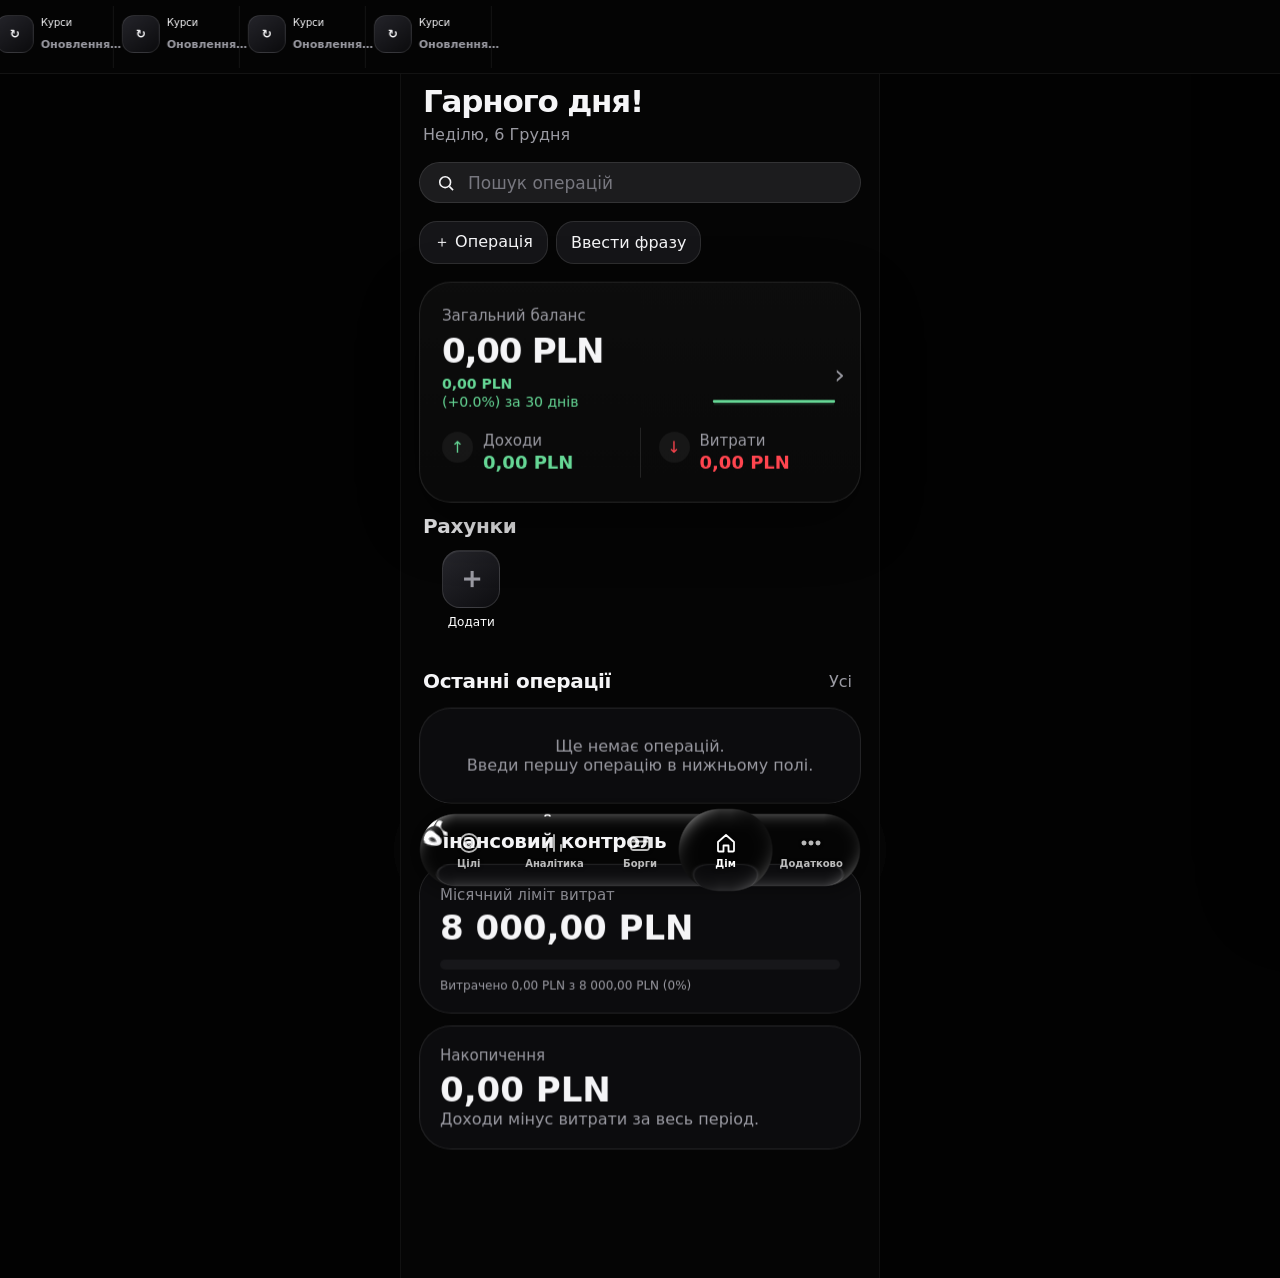
==== commit f3050d8b: "Replace legacy dock with reference WebGL glass bar and spring drag navigation" ====
--- a/index.html
+++ b/index.html
@@ -6,9 +6,10 @@
   <meta name="theme-color" content="#050505" />
   <meta name="apple-mobile-web-app-capable" content="yes" />
   <meta name="apple-mobile-web-app-status-bar-style" content="black-translucent" />
-  <meta name="voice-finance-api" content="" />
-  <title>Voice Finance</title>
+  <meta name="webgl-glass-bar-api" content="" />
+  <title>WebGL Glass Bar · Voice Finance</title>
   <link rel="manifest" href="manifest.webmanifest" />
+  <link rel="stylesheet" href="glass-bar.css">
   <style>
     :root{
       --bg:#050505;
@@ -38,7 +39,7 @@
       max-width:480px;
       margin:0 auto;
       min-height:100dvh;
-      padding:calc(env(safe-area-inset-top) + 77px) 18px calc(190px + env(safe-area-inset-bottom));
+      padding:calc(env(safe-area-inset-top) + 77px) 18px calc(116px + env(safe-area-inset-bottom));
       background:#050505;transition:transform .46s cubic-bezier(.2,.8,.2,1),filter .46s ease;
     }
     .account-ticker{position:fixed;z-index:42;top:env(safe-area-inset-top);left:0;right:0;height:74px;overflow:hidden;background:rgba(5,5,5,.94);border-bottom:1px solid rgba(255,255,255,.06);backdrop-filter:blur(18px);-webkit-backdrop-filter:blur(18px);touch-action:pan-y;cursor:grab}.account-ticker.dragging{cursor:grabbing}.account-ticker.dragging .ticker-item{pointer-events:none}
@@ -91,19 +92,7 @@
     .tx-title{font-size:16px}.tx-meta{font-size:13px;color:var(--muted);margin-top:3px}
     .tx-amount{font-size:17px;font-variant-numeric:tabular-nums}.pos{color:var(--green)}.neg{color:#f0f0f4}
     .empty{padding:28px;text-align:center;color:var(--muted)}
-    .bottom-zone{position:fixed;left:50%;transform:translateX(-50%);bottom:0;width:min(480px,100%);padding:8px 15px calc(11px + env(safe-area-inset-bottom));background:linear-gradient(0deg,#050505 0 48%,transparent);z-index:30;transition:transform .5s cubic-bezier(.22,.82,.22,1),bottom .22s ease}
-    .dock-layout{position:relative;height:128px;transition:height .364s cubic-bezier(.22,.72,.18,1)}
-    .quick-entry-shell{position:absolute;z-index:3;left:0;top:0;width:100%;height:42px;border:1px solid rgba(255,255,255,.16);border-radius:21px;background:rgba(31,31,33,.94);box-shadow:inset 0 1px rgba(255,255,255,.12);display:flex;align-items:center;padding:0 18px;transition:top .364s cubic-bezier(.65,0,.35,1),left .476s cubic-bezier(.65,0,.35,1) .252s,width .476s cubic-bezier(.65,0,.35,1) .252s,height .476s cubic-bezier(.65,0,.35,1) .252s,border-radius .476s cubic-bezier(.65,0,.35,1) .252s,padding .476s cubic-bezier(.65,0,.35,1) .252s,opacity .35s ease;overflow:hidden}
-    .quick-entry-shell>svg{width:22px;height:22px;flex:none;color:#f5f5f7}.quick-entry-shell.listening{border-color:rgba(255,64,96,.6)}.quick-entry-input{min-width:0;flex:1;height:100%;border:0;outline:0;background:transparent;color:#f5f5f7;padding:0 9px 0 11px;font-size:16px}.quick-entry-input::placeholder{color:#8d8d94}.quick-send{width:27px;height:27px;flex:none;border:0;border-radius:50%;background:#ff4060;color:#fff;display:grid;place-items:center;padding:0;transition:transform .18s ease,filter .18s ease}.quick-send:active{transform:scale(.9);filter:brightness(.82)}.quick-send svg{width:14px;height:14px}
-    .dock{position:absolute;left:0;top:50px;width:100%;height:78px;transition:top .784s cubic-bezier(.22,.72,.18,1),height .784s cubic-bezier(.22,.72,.18,1)}
-    .dock-group{position:relative;isolation:isolate;width:100%;height:78px;border:1px solid rgba(255,255,255,.16);border-radius:39px;background:rgba(31,31,33,.94);box-shadow:inset 0 1px rgba(255,255,255,.12);overflow:hidden;transition:height .784s cubic-bezier(.22,.72,.18,1),border-color .784s ease,background-color .784s ease,box-shadow .784s ease}.dock-group::before{content:"";position:absolute;z-index:0;right:0;top:7px;width:124px;height:64px;border-radius:32px;background:rgba(31,31,33,.96);border:1px solid rgba(255,255,255,.16);box-shadow:inset 0 1px rgba(255,255,255,.12);opacity:0;transform:scaleX(.7);transform-origin:right center;transition:opacity .45s ease,transform .784s cubic-bezier(.22,.72,.18,1)}
     .profile-drawer::before{content:"";position:absolute;pointer-events:none;inset:1px;border-radius:inherit;background:linear-gradient(100deg,rgba(255,255,255,.07),transparent 18% 82%,rgba(255,255,255,.055));opacity:.5}
-    .dock-group::after{content:"";position:absolute;pointer-events:none;inset:0;border-radius:inherit;padding:12px;background:rgba(255,255,255,.001);-webkit-mask:linear-gradient(#000 0 0) content-box,linear-gradient(#000 0 0);-webkit-mask-composite:xor;backdrop-filter:blur(.75px) contrast(112%);backdrop-filter:url(#glassRefraction) blur(.75px) contrast(112%);-webkit-backdrop-filter:blur(.75px) contrast(112%);-webkit-backdrop-filter:url(#glassRefraction) blur(.75px) contrast(112%)}
-    .dock-indicator{position:absolute;z-index:0;left:6px;top:6px;width:calc((100% - 12px)/5);height:64px;border-radius:31px;transform:translateX(0);will-change:transform,width,height,left,top;transition:left .8s cubic-bezier(.65,0,.35,1),top .8s cubic-bezier(.65,0,.35,1),width .8s cubic-bezier(.65,0,.35,1),height .8s cubic-bezier(.65,0,.35,1),border-radius .8s cubic-bezier(.65,0,.35,1)}.dock-indicator::before{content:"";position:absolute;inset:0;border-radius:inherit;background:#09090a;transform-origin:center}
-    .dock-indicator.moving{animation:dockIndicatorMove .5s cubic-bezier(.65,0,.35,1) both}.dock-indicator.moving::before{animation:dockIndicatorSqueeze .5s ease-in-out both}@keyframes dockIndicatorMove{from{transform:translateX(var(--indicator-from))}to{transform:translateX(var(--indicator-to))}}@keyframes dockIndicatorSqueeze{0%,100%{transform:scaleY(1)}50%{transform:scaleY(var(--indicator-squeeze))}}
-    .dock button{border:0;color:#f1f1f3}.dock-group button{--i:0;position:absolute;z-index:1;left:6px;top:6px;width:calc((100% - 12px)/5);height:64px;border-radius:31px;background:transparent;display:flex;flex-direction:column;justify-content:center;align-items:center;gap:3px;padding:5px 2px;transform:translateX(calc(var(--i) * 100%));transition:transform .8s cubic-bezier(.22,.72,.18,1),opacity .55s ease,color .35s ease,width .8s cubic-bezier(.22,.72,.18,1),height .8s cubic-bezier(.22,.72,.18,1),top .8s cubic-bezier(.22,.72,.18,1),left .8s cubic-bezier(.22,.72,.18,1)}.dock-group button:nth-of-type(2){--i:1}.dock-group button:nth-of-type(3){--i:2}.dock-group button:nth-of-type(4){--i:3}.dock-group button:nth-of-type(5){--i:4}.dock-group button.active{color:#ff4060}.dock-group button:active{filter:brightness(.82)}.dock svg{width:25px;height:25px}.dock-label{font-size:10px;line-height:1;white-space:nowrap;letter-spacing:-.1px;transition:opacity .35s ease}
-    .bottom-zone.compact .dock-layout{height:78px}.bottom-zone.compact .quick-entry-shell{left:68px;top:9px;width:calc(100% - 200px);height:60px;border-radius:30px;padding:0 9px 0 14px}.bottom-zone.compact.compact-home .quick-entry-shell{left:0;width:calc(100% - 132px)}.bottom-zone.compact .dock{top:0;height:78px}.bottom-zone.compact .dock-group{height:78px;border-color:transparent;background:transparent;box-shadow:none;overflow:visible}.bottom-zone.compact .dock-group::before{opacity:1;transform:scaleX(1)}.bottom-zone.compact .dock-group::after{opacity:0}.bottom-zone.compact .dock-indicator{left:0;top:7px;width:64px;height:64px;border-radius:50%;transform:translateX(0)!important;border:1px solid rgba(255,255,255,.16);box-shadow:inset 0 1px rgba(255,255,255,.12)}.bottom-zone.compact.compact-home .dock-indicator{opacity:0}.bottom-zone.compact .dock-indicator::before{background:rgba(31,31,33,.96)}.bottom-zone.compact .dock-group button{left:0;top:7px;width:64px;height:64px;border-radius:50%;transform:translateX(0) scale(.72);opacity:0;pointer-events:none}.bottom-zone.compact .dock-group button.active:not([data-screen="home"]){transform:translateX(0) scale(1);opacity:1;pointer-events:auto}.bottom-zone.compact .dock-group button[data-screen="home"]{left:calc(100% - 124px);transform:translateX(0) scale(1);opacity:1;pointer-events:auto}.bottom-zone.compact .dock-group button[data-screen="home"].active{background:#09090a}.bottom-zone.compact .dock-group .more-btn{left:calc(100% - 62px);transform:translateX(0) scale(1);opacity:1;pointer-events:auto;background:transparent;border:0;box-shadow:none}.bottom-zone.compact .dock-label{opacity:0}.bottom-zone.compact .quick-entry-shell>svg{width:0;opacity:0}.bottom-zone.compact .quick-send{width:38px;height:38px}.bottom-zone.compact .quick-send svg{width:19px;height:19px}
-    .dock-indicator{transition-duration:.784s}.dock-group button{transition-duration:.784s,.546s,.35s,.784s,.784s,.784s,.784s}.dock-label{transition-duration:.35s}.bottom-zone.compact .dock-layout{transition:height .476s cubic-bezier(.22,.72,.18,1)}.bottom-zone.compact .quick-entry-shell{transition:top .476s cubic-bezier(.65,0,.35,1),left .476s cubic-bezier(.65,0,.35,1),width .476s cubic-bezier(.65,0,.35,1),height .476s cubic-bezier(.65,0,.35,1),border-radius .476s cubic-bezier(.65,0,.35,1),padding .476s cubic-bezier(.65,0,.35,1),opacity .35s ease}
     .topline{padding-left:0}.page-search{height:41px;margin:0 0 18px;border:1px solid rgba(255,255,255,.1);border-radius:21px;background:#1c1c1e;display:flex;align-items:center;padding:0 16px}.page-search svg{width:20px;height:20px;flex:none}.page-search input{width:100%;height:100%;min-width:0;border:0;outline:0;background:transparent;color:var(--text);padding:0 12px;font-size:17px}.page-search input::placeholder{color:#77777f}
     .home-topline{min-height:72px;align-items:flex-start}.home-topline h1{font-size:31px;margin-bottom:7px}.home-topline .sub{margin:0;font-size:16px;text-transform:capitalize}
     .profile-drawer-backdrop{position:fixed;inset:0;z-index:29;background:rgba(0,0,0,0);pointer-events:none;transition:background .46s ease}
@@ -111,9 +100,7 @@
     .profile-drawer{position:absolute;isolation:isolate;z-index:2;right:0;top:0;bottom:0;width:min(76vw,360px);height:100%;padding:calc(env(safe-area-inset-top) + 28px) 16px calc(env(safe-area-inset-bottom) + 132px);background:linear-gradient(110deg,rgba(31,31,36,.48),rgba(12,12,15,.28) 48%,rgba(35,35,41,.34));border-left:1px solid rgba(255,255,255,.18);border-radius:30px 0 0 30px;box-shadow:-26px 0 70px rgba(0,0,0,.34),inset 8px 0 24px rgba(255,255,255,.025);backdrop-filter:blur(15px) saturate(145%);-webkit-backdrop-filter:blur(15px) saturate(145%);overflow-x:hidden;overflow-y:auto;overscroll-behavior:contain;touch-action:pan-y;-webkit-overflow-scrolling:touch;transform:translateX(104%);transition:transform .4s cubic-bezier(.22,.9,.28,1)}
     .profile-drawer::before{position:fixed;inset:1px 0 1px 1px;border-radius:29px 0 0 29px;background:radial-gradient(ellipse at 12% 45%,rgba(255,255,255,.14),transparent 18%),linear-gradient(92deg,rgba(255,255,255,.1),transparent 9% 88%,rgba(255,255,255,.025));filter:saturate(130%);opacity:.58}
     .profile-drawer-backdrop.open .profile-drawer{transform:translateX(0)}
-    body.drawer-open .bottom-zone{pointer-events:none}body.drawer-open .more-btn{pointer-events:auto}
     body.drawer-open .app{transform:translateX(calc(-1 * min(22vw,105px)));filter:brightness(.72)}
-    body.drawer-open .bottom-zone{z-index:52}body.drawer-open .quick-entry-shell,body.drawer-open .dock-indicator,body.drawer-open .bottom-zone .dock-group button:not(.more-btn){opacity:0!important;pointer-events:none!important;transform:scale(.72)!important}body.drawer-open .dock-group{background:transparent;border-color:transparent;box-shadow:none}body.drawer-open .dock-group::before,body.drawer-open .dock-group::after{opacity:0!important;transform:scale(.7)!important}.more-btn .more-icon,.more-btn .back-icon{position:absolute;left:50%;top:13px;width:25px;height:25px;transform:translateX(-50%);transition:opacity .25s ease,transform .3s cubic-bezier(.65,0,.35,1)}.more-btn .back-icon{opacity:0;transform:translateX(-50%) scale(.65) rotate(-24deg)}.more-btn .dock-label{position:absolute;left:50%;bottom:8px;transform:translateX(-50%)}body.drawer-open .bottom-zone .dock-group .more-btn{left:calc(100% - 64px);top:7px;width:64px;height:64px;border-radius:50%;opacity:1;pointer-events:auto;transform:none;background:#1d1d20;border:1px solid rgba(255,255,255,.14);box-shadow:inset 0 1px rgba(255,255,255,.1)}body.drawer-open .more-btn .more-icon{opacity:0;transform:translateX(-50%) scale(.65) rotate(24deg)}body.drawer-open .more-btn .back-icon{opacity:1;transform:translateX(-50%) scale(1) rotate(0)}body.drawer-open .more-btn .dock-label{font-size:0}body.drawer-open .more-btn .dock-label::after{content:"Назад";font-size:10px}.bottom-zone.compact .more-btn .more-icon,.bottom-zone.compact .more-btn .back-icon{top:16px}
     .drawer-title{font-size:28px;margin:0 0 5px}.drawer-sub{color:var(--muted);font-size:13px;margin-bottom:22px}.drawer-section-head{display:flex;align-items:center;justify-content:space-between;margin:18px 3px 10px}.drawer-section-head h2{font-size:18px;margin:0}.drawer-section-head button{border:0;background:transparent;color:var(--muted);padding:5px}.drawer-settings{width:100%;margin-top:16px;border:1px solid var(--line);border-radius:20px;background:rgba(255,255,255,.045);padding:15px;display:flex;justify-content:space-between;align-items:center;text-align:left}.profile-drawer .category-grid{border-radius:24px}.profile-drawer .category{grid-template-columns:39px minmax(0,1fr) auto;padding-inline:9px}.profile-drawer .cat-icon{width:34px;height:34px}.profile-drawer .cat-name,.profile-drawer .cat-sum{font-size:14px}
     .person-status{font-size:12px;font-weight:650}.person-status.paid{color:var(--green)}.person-status.unpaid{color:var(--accent-strong)}.person-back{border:0;background:transparent;color:var(--muted);padding:5px 0 15px;font-size:15px}.person-summary{margin-bottom:14px}.person-list .tx{grid-template-columns:42px minmax(0,1fr) auto}.person-list .debt-amount{grid-row:1 / span 2;grid-column:3;align-self:center}
     .market-picker{margin-top:18px}.market-search{height:48px;border:1px solid var(--line);border-radius:24px;background:rgba(255,255,255,.045);padding:0 15px;color:var(--text);width:100%;outline:0}.market-list{max-height:290px;overflow:auto;margin-top:10px;border:1px solid var(--line);border-radius:20px}.market-option{display:flex;align-items:center;gap:11px;padding:12px 14px;border-bottom:1px solid var(--line)}.market-option:last-child{border-bottom:0}.market-option input{accent-color:#ff4060}.market-option small{margin-left:auto;color:var(--muted)}.data-note{font-size:12px;color:var(--muted);line-height:1.45;margin-top:10px}.empty-chart{position:absolute;inset:0;display:grid;place-items:center;text-align:center;color:var(--muted);padding:28px}.detail-title{margin:2px 0 18px}.detail-title h1{font-size:30px}.account-picker{margin:0 0 14px}.account-picker select{width:100%;height:48px;border:1px solid var(--line);border-radius:18px;background:var(--panel);color:var(--text);padding:0 14px}
@@ -156,8 +143,6 @@
     .tiny{font-size:12px;color:var(--muted)}
     .provider-list{display:grid;gap:9px}.provider-button{width:100%;border:1px solid var(--line);background:#121215;border-radius:18px;padding:14px 15px;display:flex;align-items:center;justify-content:space-between;text-align:left}.provider-note{font-size:12px;color:var(--muted)}.analysis-head{margin-bottom:16px}.analysis-value{font-size:43px;font-weight:650;letter-spacing:-1.8px}.analysis-change{margin-top:6px;font-size:16px}.period-tabs{display:grid;grid-template-columns:repeat(6,1fr);gap:4px;background:#111114;border:1px solid var(--line);border-radius:17px;padding:4px;margin-bottom:14px}.period-tabs button{border:0;background:transparent;color:var(--muted);font-size:12px;padding:8px 2px;border-radius:13px}.period-tabs button.active{background:#29292e;color:white}.analysis-chart{height:260px;border-bottom:1px solid var(--line);position:relative;touch-action:none;margin-bottom:18px}.analysis-chart svg{width:100%;height:100%;overflow:visible}.chart-tooltip{position:absolute;top:10px;left:10px;background:rgba(20,20,23,.92);border:1px solid var(--line);border-radius:12px;padding:7px 9px;font-size:12px;pointer-events:none}.chart-crosshair{stroke:rgba(255,255,255,.35);stroke-width:1;stroke-dasharray:3 3}.metrics-grid{display:grid;grid-template-columns:1fr 1fr;border:1px solid var(--line);border-radius:24px;overflow:hidden;margin-bottom:18px}.metric-row{padding:13px;border-bottom:1px solid var(--line)}.metric-row:nth-child(odd){border-right:1px solid var(--line)}.metric-row:nth-last-child(-n+2){border-bottom:0}.metric-row small{display:block;color:var(--muted);margin-bottom:4px}.back-button{border:0;background:transparent;color:var(--muted);padding:4px 0 16px;font-size:15px}.market-detail-meta{display:grid;grid-template-columns:1fr 1fr;gap:10px;margin-bottom:18px}.market-detail-meta .card{padding:16px}.market-detail-meta small{display:block;color:var(--muted);margin-bottom:6px}.market-source{font-size:12px;color:var(--muted);line-height:1.45}
     .voice-popover{position:fixed;isolation:isolate;left:50%;transform:translateX(-50%);bottom:calc(108px + env(safe-area-inset-bottom));width:min(440px,calc(100% - 28px));z-index:55;display:none;background:linear-gradient(145deg,rgba(38,38,44,.5),rgba(12,12,15,.3) 48%,rgba(36,36,42,.36));border:1px solid rgba(255,255,255,.18);border-radius:26px;padding:16px;box-shadow:0 18px 70px rgba(0,0,0,.48),inset 0 2px 10px rgba(255,255,255,.035);backdrop-filter:blur(15px) saturate(145%);-webkit-backdrop-filter:blur(15px) saturate(145%);transition:bottom .18s ease}
-    body.keyboard-open .bottom-zone{opacity:0;pointer-events:none;transform:translate(-50%,28px);transition:opacity .16s ease,transform .2s ease}
-    body.sheet-open .bottom-zone{opacity:0;pointer-events:none;transform:translate(-50%,28px)}
     .voice-popover.open{display:block}.voice-popover .parse-card{margin-top:12px;padding:13px;border-radius:20px}.voice-popover .parse-amount{font-size:24px}.voice-popover-head{display:flex;gap:12px;align-items:flex-start}.voice-live-dot{width:11px;height:11px;border-radius:50%;background:var(--accent);margin-top:6px;flex:none}.voice-live-dot.pulse{animation:pulse 1.35s infinite}.voice-copy{min-width:0;flex:1}.voice-popover .voice-status{font-size:16px;margin:0 0 4px}.voice-popover .voice-text{font-size:14px;min-height:0;max-height:70px;overflow:auto}.voice-close{border:0;background:transparent;color:var(--muted);font-size:22px;padding:0 2px}.voice-actions{display:grid;grid-template-columns:1fr 1fr;gap:8px}.voice-actions button{margin-top:8px}.voice-engine-note{margin-top:8px}
     .debt-summary{display:grid;grid-template-columns:1fr 1fr;gap:10px;margin-bottom:14px}.debt-total{padding:17px;border:1px solid var(--line);border-radius:24px;background:var(--panel);text-align:left;color:var(--text);cursor:pointer}.debt-total:active{transform:scale(.985)}.debt-total strong{display:block;font-size:22px;margin-top:5px}.debt-row{cursor:pointer}.debt-person{font-size:16px}.debt-note{font-size:12px;color:var(--muted);margin-top:3px}.debt-amount{font-variant-numeric:tabular-nums;white-space:nowrap}
     .debt-sort{margin-bottom:12px}.debt-sort select{width:100%;border:1px solid var(--line);background:#101013;color:var(--text);border-radius:16px;padding:12px}.debt-section{border:1px solid var(--line);background:var(--panel);border-radius:24px;margin-bottom:10px;overflow:hidden;scroll-margin-top:20px}.debt-section>summary{cursor:pointer;padding:14px 15px;font-weight:650;display:grid;grid-template-columns:minmax(0,1fr) 36px 18px;gap:7px;align-items:center;list-style:none}.debt-section summary::-webkit-details-marker{display:none}.debt-section>summary::after{content:'⌄';color:currentColor;text-align:right;transition:.2s transform}.debt-section[open]>summary::after{transform:rotate(180deg)}.debt-group-title{display:flex;align-items:center;gap:10px;min-width:0}.debt-group-icon{width:32px;height:32px;border-radius:11px;background:rgba(255,255,255,.055);display:grid;place-items:center;flex:none}.debt-group-icon svg{width:19px;height:19px}.debt-group-count{text-align:right;min-width:36px;font-variant-numeric:tabular-nums}.debt-status-grid{display:grid;grid-template-columns:1fr 1fr;gap:8px;padding:0 10px 10px}.debt-status{border:1px solid var(--line);border-radius:17px;background:#111114;overflow:hidden;min-width:0}.debt-status summary{padding:12px 10px;display:flex;justify-content:space-between;gap:6px;font-size:12px;cursor:pointer;list-style:none}.debt-status .transactions{border:0;border-top:1px solid var(--line);border-radius:0}.debt-status .tx{grid-template-columns:34px minmax(0,1fr);padding:10px 8px;gap:7px}.debt-status .tx-icon{width:32px;height:32px;border-radius:11px}.debt-status .debt-amount{grid-column:2;font-size:13px}.debt-status .empty{padding:16px 6px;font-size:12px}.urgent-badge{color:var(--accent);font-size:12px}.round-actions{display:flex;justify-content:flex-end;gap:10px;margin-top:10px}.round-action{width:44px;height:44px;border-radius:50%;border:1px solid var(--line);background:#1a1a1e;color:var(--text);display:grid;place-items:center;font-size:20px;padding:0}.round-action.primary-icon{background:var(--text);color:#080808}.round-action.danger-icon{color:var(--accent)}
@@ -167,7 +152,7 @@
     .scan-options{display:grid;grid-template-columns:1fr 1fr;gap:10px}.scan-option{border:1px solid var(--line);border-radius:20px;background:#151518;color:var(--text);padding:18px 10px;text-align:center}.scan-preview{width:100%;max-height:260px;object-fit:contain;border-radius:18px;margin-top:12px;background:#060606}
     .clickable-card{cursor:pointer}.clickable-card:active{transform:scale(.99)}
     .jelly-item{will-change:transform;transform:translate3d(0,var(--jelly-y,0),0) scaleX(var(--jelly-x,1)) scaleY(var(--jelly-s,1));transform-origin:50% 45%}
-    @media (prefers-reduced-motion:reduce){.jelly-item{transform:none!important}.profile-drawer,.app,.bottom-zone,.dock-layout,.quick-entry-shell,.dock-group{transition-duration:.01ms!important}}
+    @media (prefers-reduced-motion:reduce){.jelly-item{transform:none!important} .profile-drawer,.app{transition-duration:.01ms!important}}
     .hidden{display:none!important}
     @media (min-width:700px){
       body{background:#020202}
@@ -178,19 +163,6 @@
 </head>
 <body>
 <div class="account-ticker" id="accountTicker" aria-label="Рухомий список рахунків"><div class="ticker-track" id="tickerTrack"></div></div>
-<svg aria-hidden="true" width="0" height="0" style="position:fixed;pointer-events:none">
-  <defs>
-    <filter id="glassRefraction" x="-35%" y="-35%" width="170%" height="170%" color-interpolation-filters="sRGB">
-      <feTurbulence type="fractalNoise" baseFrequency="0.012 0.036" numOctaves="2" seed="17" result="glassNoise"/>
-      <feGaussianBlur in="glassNoise" stdDeviation="0.35" result="smoothGlass"/>
-      <feDisplacementMap in="SourceGraphic" in2="smoothGlass" scale="20" xChannelSelector="R" yChannelSelector="G"/>
-    </filter>
-    <filter id="glassRefractionSoft" x="-30%" y="-30%" width="160%" height="160%" color-interpolation-filters="sRGB">
-      <feTurbulence type="fractalNoise" baseFrequency="0.018 0.03" numOctaves="1" seed="9" result="softNoise"/>
-      <feDisplacementMap in="SourceGraphic" in2="softNoise" scale="5" xChannelSelector="R" yChannelSelector="G"/>
-    </filter>
-  </defs>
-</svg>
 <div class="profile-drawer-backdrop" id="profileDrawerBackdrop">
   <aside class="profile-drawer" id="profileDrawer" aria-label="Меню профілю">
     <h2 class="drawer-title">Профіль</h2>
@@ -210,6 +182,7 @@
       <div><h1>Гарного дня!</h1><div class="sub" id="todayLabel"></div></div>
     </div>
     <label class="page-search"><svg viewBox="0 0 24 24" fill="none" stroke="currentColor" stroke-width="1.9"><circle cx="11" cy="11" r="6.5"/><path d="m16 16 4.5 4.5"/></svg><input id="homeSearch" type="search" placeholder="Пошук операцій" autocomplete="off"></label>
+    <div class="finance-entry-actions"><button id="addFinanceOperation">＋ Операція</button><button id="openFinanceInput">Ввести фразу</button></div>
 
     <div class="balance-card card">
       <div class="label" id="openBalanceLabel">Загальний баланс</div>
@@ -316,18 +289,14 @@
 
 </div>
 
-<div class="bottom-zone" id="bottomZone">
-  <div class="dock-layout">
-    <div class="quick-entry-shell"><svg viewBox="0 0 24 24" fill="none" stroke="currentColor" stroke-width="1.8"><path d="M5 12h14M12 5v14"/></svg><input class="quick-entry-input" id="quickEntryInput" placeholder="Введи операцію або борг" autocomplete="off" enterkeyhint="done"><button class="quick-send" id="quickSend" aria-label="Розпізнати фразу"><svg viewBox="0 0 24 24" fill="none" stroke="currentColor" stroke-width="2.2" stroke-linecap="round" stroke-linejoin="round"><path d="M12 19V5M6.5 10.5 12 5l5.5 5.5"/></svg></button></div>
-    <nav class="dock" aria-label="Головна навігація"><div class="dock-group"><div class="dock-indicator" aria-hidden="true"></div>
-      <button data-screen="goals" aria-label="Цілі"><svg viewBox="0 0 24 24" fill="none" stroke="currentColor" stroke-width="1.8"><circle cx="12" cy="12" r="8"/><circle cx="12" cy="12" r="3"/><path d="m14 10 5-5"/></svg><span class="dock-label">Цілі</span></button>
-      <button data-screen="insights" aria-label="Аналітика"><svg viewBox="0 0 24 24" fill="none" stroke="currentColor" stroke-width="1.9"><path d="M5 20V11M10 20V5M15 20v-8M20 20V8"/></svg><span class="dock-label">Аналітика</span></button>
-      <button data-screen="debts" aria-label="Борги"><svg viewBox="0 0 24 24" fill="none" stroke="currentColor" stroke-width="1.8"><rect x="6" y="3" width="12" height="18" rx="2"/><path d="M9 8h6M9 12h6M9 16h4"/></svg><span class="dock-label">Борги</span></button>
-      <button class="active" data-screen="home" aria-label="Дім"><svg viewBox="0 0 24 24" fill="none" stroke="currentColor" stroke-width="1.9"><path d="M3 11.5 12 4l9 7.5V21h-6v-6H9v6H3z"/></svg><span class="dock-label">Дім</span></button>
-      <button class="more-btn" id="moreBtn" aria-label="Додатково"><svg class="more-icon" viewBox="0 0 24 24" fill="currentColor"><circle cx="5" cy="12" r="1.8"/><circle cx="12" cy="12" r="1.8"/><circle cx="19" cy="12" r="1.8"/></svg><svg class="back-icon" viewBox="0 0 24 24" fill="none" stroke="currentColor" stroke-width="2" stroke-linecap="round" stroke-linejoin="round"><path d="m14.5 6-6 6 6 6"/></svg><span class="dock-label">Додатково</span></button>
-    </div></nav>
-  </div>
-</div>
+<canvas id="glassCanvas" aria-hidden="true"></canvas>
+<nav id="bar" aria-label="Головна навігація">
+ <button data-page="goals" aria-label="Цілі"><svg viewBox="0 0 24 24"><circle cx="12" cy="12" r="9"/><circle cx="12" cy="12" r="5"/><circle cx="12" cy="12" r="1.2" fill="currentColor"/></svg><span>Цілі</span></button>
+ <button data-page="insights" aria-label="Аналітика"><svg viewBox="0 0 24 24"><path d="M5 20v-9M12 20V4M19 20v-6"/></svg><span>Аналітика</span></button>
+ <button data-page="debts" aria-label="Борги"><svg viewBox="0 0 24 24"><rect x="3" y="6" width="18" height="13" rx="2.5"/><path d="M3 10.5h18M7 15h4"/></svg><span>Борги</span></button>
+ <button class="on" data-page="home" aria-label="Дім"><svg viewBox="0 0 24 24"><path d="M4 11l8-7 8 7v8.5a1 1 0 0 1-1 1h-4.5v-6h-5v6H5a1 1 0 0 1-1-1z"/></svg><span>Дім</span></button>
+ <button data-page="more" aria-label="Додатково"><svg viewBox="0 0 24 24"><circle cx="5" cy="12" r="1.6" fill="currentColor"/><circle cx="12" cy="12" r="1.6" fill="currentColor"/><circle cx="19" cy="12" r="1.6" fill="currentColor"/></svg><span>Додатково</span></button>
+</nav>
 
 <div class="sheet-backdrop" id="accountAddBackdrop"><div class="sheet"><div class="handle"></div><h3>Додати рахунок</h3><p>Банківські підключення працюють лише через захищений сервер. Паролі, PIN та SMS-коди тут ніколи не вводяться.</p><div class="provider-list"><button class="provider-button" data-provider="PKO"><span>PKO Bank Polski</span><span>›</span></button><button class="provider-button" data-provider="REVOLUT"><span>Revolut</span><span>›</span></button><button class="provider-button" data-provider="ERSTE"><span>Erste</span><span>›</span></button><button class="provider-button" data-provider="MONOBANK"><span>Monobank</span><span>›</span></button></div><div class="label" style="margin:20px 0 9px">Додати вручну</div><div class="provider-list"><button class="provider-button" data-manual-type="cash"><span>Готівка</span><span>＋</span></button><button class="provider-button" data-manual-type="manual"><span>Інший рахунок</span><span>＋</span></button></div><button class="danger" data-close-sheet="accountAddBackdrop">Закрити</button></div></div>
 <div class="sheet-backdrop" id="manualAccountBackdrop"><div class="sheet"><div class="handle"></div><h3 id="manualAccountTitle">Новий рахунок</h3><div class="field"><label>Назва</label><input id="manualAccountName" placeholder="Готівка"></div><div class="field"><label>Поточний баланс</label><input id="manualAccountBalance" inputmode="decimal" placeholder="0"></div><div class="field"><label>Валюта</label><select id="manualAccountCurrency"><option>PLN</option><option>EUR</option><option>USD</option><option>UAH</option></select></div><button class="primary" id="saveManualAccount">Зберегти</button><button class="danger" data-close-sheet="manualAccountBackdrop">Скасувати</button></div></div>
@@ -346,7 +315,7 @@
     <div class="profile-card">
       <div class="label">Швидке введення</div>
       <div class="big-stat" style="font-size:22px;margin-top:8px">UA + PL + EN текстом</div>
-      <div class="tiny" style="margin-top:8px">Нижнє поле відкриває клавіатуру. Фраза локально перетворюється на операцію або борг без API.</div>
+      <div class="tiny" style="margin-top:8px">Кнопка «Ввести фразу» на головній сторінці відкриває клавіатуру. Фраза локально перетворюється на операцію або борг без API.</div>
       <div class="tiny" id="modelProfileStatus" style="margin-top:10px">Готово до введення</div>
     </div>
     <div class="profile-card market-picker">
@@ -441,7 +410,7 @@
 <div class="toast" id="toast"></div>
 
 <script>
-const STORAGE_KEY='voice-finance-v01';
+const STORAGE_KEY='webgl-glass-bar-v01';
 const DEFAULT_CATEGORIES=[
   {id:'groceries',name:'Продукти',icon:'🛒'},
   {id:'transport',name:'Транспорт',icon:'🚕'},
@@ -458,7 +427,7 @@
 const FIAT_PAIRS=FIAT_CURRENCIES.flatMap(base=>FIAT_CURRENCIES.filter(quote=>quote!==base).map(quote=>({id:`fx:${base}${quote}`,kind:'fx',base,quote,label:`${base}/${quote}`}))).slice(0,100);
 const CRYPTO_MARKETS=[['XBTUSD','BTC','Bitcoin'],['ETHUSD','ETH','Ethereum'],['USDTUSD','USDT','Tether'],['SOLUSD','SOL','Solana'],['XRPUSD','XRP','XRP'],['USDCUSD','USDC','USD Coin'],['DOGEUSD','DOGE','Dogecoin'],['ADAUSD','ADA','Cardano'],['LTCUSD','LTC','Litecoin'],['DOTUSD','DOT','Polkadot']].map(([pair,symbol,name])=>({id:`crypto:${pair}`,kind:'crypto',pair,symbol,name,label:`${symbol}/USD`}));
 const DEFAULT_MARKETS=['fx:EURPLN','fx:USDPLN','fx:EURUSD',...CRYPTO_MARKETS.map(m=>m.id)];
-const BANKING_API_BASE=document.querySelector('meta[name="voice-finance-api"]')?.content?.replace(/\/$/,'')||'';
+const BANKING_API_BASE=document.querySelector('meta[name="webgl-glass-bar-api"]')?.content?.replace(/\/$/,'')||'';
 const uid=()=>{try{if(globalThis.crypto&&typeof globalThis.crypto.randomUUID==='function')return globalThis.crypto.randomUUID()}catch(e){}return 'id-'+Date.now().toString(36)+'-'+Math.random().toString(36).slice(2)};
 let state=loadState();
 let editingId=null;
@@ -481,9 +450,9 @@
 let debtDirection='owed';
 let debtView='owed';
 let debtSort='name-asc';
-let peopleDirection=sessionStorage.getItem('voice-finance-people-direction')||'receivable';
-let selectedPerson=sessionStorage.getItem('voice-finance-selected-person')||'';
-let selectedPersonDirection=sessionStorage.getItem('voice-finance-selected-person-direction')||'receivable';
+let peopleDirection=sessionStorage.getItem('webgl-glass-bar-people-direction')||'receivable';
+let selectedPerson=sessionStorage.getItem('webgl-glass-bar-selected-person')||'';
+let selectedPersonDirection=sessionStorage.getItem('webgl-glass-bar-selected-person-direction')||'receivable';
 let selectedScanFile=null;
 let scanPreviewUrl='';
 let voicePositionTimers=[];
@@ -495,15 +464,6 @@
 let lockedScrollY=0;
 let drawerLockedScrollY=0;
 let lastPageScrollY=window.scrollY;
-let dockCompact=false;
-let dockTouchStartY=0;
-let dockTouchAtTop=false;
-let dockTouchAtBottom=false;
-let dockBoundaryHandled=false;
-let dockInteractionsReady=false;
-let dockIgnoreScrollUntil=0;
-let dockIndicatorIndex=0;
-let dockIndicatorAnimation=null;
 let accountsExpanded=false;
 let analysisPeriod='1M';
 let accountPeriod='1M';
@@ -511,7 +471,7 @@
 let selectedAccountId='';
 let selectedFlowType='income';
 let marketData={};
-let selectedMarketId=sessionStorage.getItem('voice-finance-selected-market')||'';
+let selectedMarketId=sessionStorage.getItem('webgl-glass-bar-selected-market')||'';
 let marketPeriod='1M';
 let tickerOffset=0;
 let tickerDistance=0;
@@ -640,11 +600,11 @@
 function setupTickerDrag(){const box=document.querySelector('#accountTicker');box.addEventListener('pointerdown',e=>{tickerDragging=true;tickerMoved=false;tickerPointerId=e.pointerId;tickerDragX=e.clientX;tickerDragOffset=tickerOffset;tickerPressAt=performance.now();tickerPressMarketId=e.target.closest?.('[data-market-id]')?.dataset.marketId||'';box.classList.add('dragging');box.setPointerCapture?.(e.pointerId)});box.addEventListener('pointermove',e=>{if(!tickerDragging||e.pointerId!==tickerPointerId)return;const dx=e.clientX-tickerDragX;if(Math.abs(dx)>7)tickerMoved=true;tickerOffset=tickerDragOffset-dx;if(tickerDistance)tickerOffset=((tickerOffset%tickerDistance)+tickerDistance)%tickerDistance;document.querySelector('#tickerTrack').style.transform=`translate3d(${-tickerOffset}px,0,0)`});const end=(e,allowTap)=>{if(!tickerDragging||e.pointerId!==tickerPointerId)return;const tapped=allowTap&&!tickerMoved&&performance.now()-tickerPressAt<380&&tickerPressMarketId,id=tickerPressMarketId;tickerDragging=false;tickerPointerId=null;tickerPressMarketId='';tickerResumeAt=performance.now()+700;box.classList.remove('dragging');if(tapped)openMarketDetail(id)};box.addEventListener('pointerup',e=>end(e,true));box.addEventListener('pointercancel',e=>end(e,false))}
 function marketCatalog(){return[...FIAT_PAIRS,...CRYPTO_MARKETS]}
 function renderMarketPicker(){const list=document.querySelector('#marketList');if(!list)return;const q=(document.querySelector('#marketSearch')?.value||'').trim().toLowerCase(),selected=new Set(state.marketSelection||DEFAULT_MARKETS),catalog=marketCatalog().filter(m=>!q||`${m.label} ${m.name||''}`.toLowerCase().includes(q));list.innerHTML=catalog.map(m=>`<label class="market-option"><input type="checkbox" value="${m.id}" ${selected.has(m.id)?'checked':''}><span>${esc(m.label)}</span><small>${m.kind==='crypto'?'Крипто':'Валюта'}</small></label>`).join('')||'<div class="empty">Нічого не знайдено</div>';list.querySelectorAll('input').forEach(input=>input.onchange=()=>{const set=new Set(state.marketSelection||DEFAULT_MARKETS);input.checked?set.add(input.value):set.delete(input.value);state.marketSelection=[...set].slice(0,20);saveState();loadMarketData()})}
-async function loadMarketData(){const catalog=marketCatalog(),selected=new Set(state.marketSelection||DEFAULT_MARKETS),wanted=catalog.filter(m=>selected.has(m.id)),cacheKey='voice-finance-market-cache';try{const cached=JSON.parse(localStorage.getItem(cacheKey)||'{}');if(cached.data)marketData=cached.data}catch(e){}renderTicker();await Promise.all(wanted.map(async m=>{try{if(m.kind==='fx'){const [latest,history]=await Promise.all([fetch(`https://api.frankfurter.dev/v2/rate/${m.base.toLowerCase()}/${m.quote.toLowerCase()}`).then(r=>{if(!r.ok)throw Error();return r.json()}),fetch(`https://api.frankfurter.dev/v2/rates?from=${new Date(Date.now()-14*86400000).toISOString().slice(0,10)}&base=${m.base.toLowerCase()}&quotes=${m.quote.toLowerCase()}`).then(r=>r.json())]);const values=history.map(x=>Number(x.rate)).filter(Number.isFinite),first=values[0]||Number(latest.rate),value=Number(latest.rate);marketData[m.id]={...m,value,history:values,change:first?(value-first)/first*100:0,updated:latest.date}}else{const data=await fetch(`https://api.kraken.com/0/public/Ticker?pair=${m.pair}`).then(r=>{if(!r.ok)throw Error();return r.json()}),row=Object.values(data.result||{})[0];if(!row)throw Error();const value=Number(row.c[0]),open=Number(row.o);marketData[m.id]={...m,value,history:[open,value],change:open?(value-open)/open*100:0,updated:new Date().toISOString()}}}catch(e){}}));localStorage.setItem(cacheKey,JSON.stringify({updated:Date.now(),data:marketData}));renderTicker()}
+async function loadMarketData(){const catalog=marketCatalog(),selected=new Set(state.marketSelection||DEFAULT_MARKETS),wanted=catalog.filter(m=>selected.has(m.id)),cacheKey='webgl-glass-bar-market-cache';try{const cached=JSON.parse(localStorage.getItem(cacheKey)||'{}');if(cached.data)marketData=cached.data}catch(e){}renderTicker();await Promise.all(wanted.map(async m=>{try{if(m.kind==='fx'){const [latest,history]=await Promise.all([fetch(`https://api.frankfurter.dev/v2/rate/${m.base.toLowerCase()}/${m.quote.toLowerCase()}`).then(r=>{if(!r.ok)throw Error();return r.json()}),fetch(`https://api.frankfurter.dev/v2/rates?from=${new Date(Date.now()-14*86400000).toISOString().slice(0,10)}&base=${m.base.toLowerCase()}&quotes=${m.quote.toLowerCase()}`).then(r=>r.json())]);const values=history.map(x=>Number(x.rate)).filter(Number.isFinite),first=values[0]||Number(latest.rate),value=Number(latest.rate);marketData[m.id]={...m,value,history:values,change:first?(value-first)/first*100:0,updated:latest.date}}else{const data=await fetch(`https://api.kraken.com/0/public/Ticker?pair=${m.pair}`).then(r=>{if(!r.ok)throw Error();return r.json()}),row=Object.values(data.result||{})[0];if(!row)throw Error();const value=Number(row.c[0]),open=Number(row.o);marketData[m.id]={...m,value,history:[open,value],change:open?(value-open)/open*100:0,updated:new Date().toISOString()}}}catch(e){}}));localStorage.setItem(cacheKey,JSON.stringify({updated:Date.now(),data:marketData}));renderTicker()}
 function marketNumber(value){return Number(value).toLocaleString('uk-UA',{maximumFractionDigits:Number(value)<10?5:2})}
 function renderMarketDetail(){const m=marketData[selectedMarketId]||marketCatalog().find(x=>x.id===selectedMarketId);if(!m)return;const start=periodStart(marketPeriod),all=m.detailHistory||[],firstInPeriod=all.findIndex(p=>new Date(p.timestamp)>=start),series=firstInPeriod<0?[]:all.slice(Math.max(0,firstInPeriod-1)),fallback=(m.history||[]).map((value,i,a)=>({timestamp:new Date(Date.now()-(a.length-1-i)*86400000).toISOString(),value:Number(value)})),points=(series.length?series:fallback).filter(p=>Number.isFinite(Number(p.value))),values=points.map(p=>Number(p.value)),g=lineGeometry(values,440,250,12),first=values[0],last=values.at(-1)??Number(m.value),change=first?(last-first)/first*100:Number(m.change||0),positive=change>=0;document.querySelector('#marketDetailKind').textContent=m.kind==='crypto'?'Криптовалюта':'Валютна пара';document.querySelector('#marketDetailTitle').textContent=m.label;document.querySelector('#marketDetailValue').textContent=marketNumber(last);const changeEl=document.querySelector('#marketDetailChange');changeEl.textContent=`${change>=0?'+':''}${change.toFixed(2)}% за період`;changeEl.className='analysis-change '+(change>0?'trend-up':change<0?'trend-down':'trend-flat');document.querySelector('#marketLine').setAttribute('stroke',positive?'#66d896':'#ff5364');document.querySelector('#marketArea').setAttribute('fill',positive?'rgba(102,216,150,.12)':'rgba(255,83,100,.12)');document.querySelector('#marketLine').setAttribute('d',g.line);document.querySelector('#marketArea').setAttribute('d',g.area);document.querySelector('#marketChartEmpty').classList.toggle('hidden',values.length>1);registerInteractiveChart('#marketChart',g,points,{formatValue:marketNumber,color:positive?'#66d896':'#ff5364'});document.querySelector('#marketMin').textContent=values.length?marketNumber(Math.min(...values)):'—';document.querySelector('#marketMax').textContent=values.length?marketNumber(Math.max(...values)):'—';document.querySelector('#marketOpen').textContent=Number.isFinite(first)?marketNumber(first):'—';document.querySelector('#marketUpdated').textContent=m.updated?new Date(m.updated).toLocaleString('uk-UA',{day:'numeric',month:'short',hour:'2-digit',minute:'2-digit'}):'—';document.querySelector('#marketSource').textContent=m.kind==='crypto'?'Реальні публічні ринкові дані Kraken. Дані можуть надходити із затримкою.':'Реальні довідкові валютні курси Frankfurter на основі даних ЄЦБ. Дані можуть надходити із затримкою.'}
-async function loadMarketDetail(id){const m=marketCatalog().find(x=>x.id===id),current=marketData[id]||m;if(!m)return;renderMarketDetail();if(current?.detailHistory?.length)return;try{let history;if(m.kind==='fx'){const from=new Date();from.setFullYear(from.getFullYear()-5);const rows=await fetch(`https://api.frankfurter.dev/v2/rates?from=${from.toISOString().slice(0,10)}&base=${m.base.toLowerCase()}&quotes=${m.quote.toLowerCase()}`).then(r=>{if(!r.ok)throw Error();return r.json()});history=rows.map(x=>({timestamp:x.date,value:Number(x.rate)})).filter(x=>Number.isFinite(x.value))}else{const since=Math.floor((Date.now()-365*86400000)/1000),data=await fetch(`https://api.kraken.com/0/public/OHLC?pair=${m.pair}&interval=1440&since=${since}`).then(r=>{if(!r.ok)throw Error();return r.json()}),rows=Object.entries(data.result||{}).find(([,v])=>Array.isArray(v))?.[1]||[];history=rows.map(x=>({timestamp:new Date(Number(x[0])*1000).toISOString(),value:Number(x[4])})).filter(x=>Number.isFinite(x.value))}marketData[id]={...(marketData[id]||m),detailHistory:history};localStorage.setItem('voice-finance-market-cache',JSON.stringify({updated:Date.now(),data:marketData}));renderMarketDetail()}catch(e){document.querySelector('#marketChartEmpty').textContent='Не вдалося оновити історію. Показані останні кешовані дані.';document.querySelector('#marketChartEmpty').classList.remove('hidden')}}
-function openMarketDetail(id){selectedMarketId=id;sessionStorage.setItem('voice-finance-selected-market',id);marketPeriod='1M';document.querySelectorAll('#marketPeriodTabs button').forEach(b=>b.classList.toggle('active',b.dataset.period==='1M'));switchScreen('marketDetail');loadMarketDetail(id)}
+async function loadMarketDetail(id){const m=marketCatalog().find(x=>x.id===id),current=marketData[id]||m;if(!m)return;renderMarketDetail();if(current?.detailHistory?.length)return;try{let history;if(m.kind==='fx'){const from=new Date();from.setFullYear(from.getFullYear()-5);const rows=await fetch(`https://api.frankfurter.dev/v2/rates?from=${from.toISOString().slice(0,10)}&base=${m.base.toLowerCase()}&quotes=${m.quote.toLowerCase()}`).then(r=>{if(!r.ok)throw Error();return r.json()});history=rows.map(x=>({timestamp:x.date,value:Number(x.rate)})).filter(x=>Number.isFinite(x.value))}else{const since=Math.floor((Date.now()-365*86400000)/1000),data=await fetch(`https://api.kraken.com/0/public/OHLC?pair=${m.pair}&interval=1440&since=${since}`).then(r=>{if(!r.ok)throw Error();return r.json()}),rows=Object.entries(data.result||{}).find(([,v])=>Array.isArray(v))?.[1]||[];history=rows.map(x=>({timestamp:new Date(Number(x[0])*1000).toISOString(),value:Number(x[4])})).filter(x=>Number.isFinite(x.value))}marketData[id]={...(marketData[id]||m),detailHistory:history};localStorage.setItem('webgl-glass-bar-market-cache',JSON.stringify({updated:Date.now(),data:marketData}));renderMarketDetail()}catch(e){document.querySelector('#marketChartEmpty').textContent='Не вдалося оновити історію. Показані останні кешовані дані.';document.querySelector('#marketChartEmpty').classList.remove('hidden')}}
+function openMarketDetail(id){selectedMarketId=id;sessionStorage.setItem('webgl-glass-bar-selected-market',id);marketPeriod='1M';document.querySelectorAll('#marketPeriodTabs button').forEach(b=>b.classList.toggle('active',b.dataset.period==='1M'));switchScreen('marketDetail');loadMarketDetail(id)}
 function filteredSnapshots(period,id){return(state.balanceSnapshots||[]).filter(s=>new Date(s.timestamp)>=periodStart(period)&&(!id||Number.isFinite(Number(s.accountBalances?.[id]))))}
 function openAccountDetail(id){selectedAccountId=id;switchScreen('accountDetail')}
 function renderAccountDetail(){const a=(state.accounts||[]).find(x=>x.id===selectedAccountId);if(!a)return;document.querySelector('#accountDetailTitle').textContent=a.displayName;document.querySelector('#accountDetailBalance').textContent=fmt(a.currentBalance,a.currency);const snapshots=filteredSnapshots(accountPeriod,a.id),chartData=snapshots.map(s=>({timestamp:s.timestamp,value:Number(s.accountBalances[a.id])})),values=chartData.map(s=>s.value),g=lineGeometry(values,440,250,12),empty=values.length<2;document.querySelector('#accountLine').setAttribute('d',empty?'':g.line);document.querySelector('#accountArea').setAttribute('d',empty?'':g.area);document.querySelector('#accountChartEmpty').classList.toggle('hidden',!empty);registerInteractiveChart('#accountChart',g,chartData,{formatValue:value=>fmt(value,a.currency)});const first=values[0]??a.currentBalance,last=values.at(-1)??a.currentBalance,change=last-first;document.querySelector('#accountCurrent').textContent=fmt(a.currentBalance,a.currency);document.querySelector('#accountChange').textContent=values.length>1?formatMovement(change,a.currency):'—';document.querySelector('#accountMax').textContent=values.length?fmt(Math.max(...values),a.currency):'—';document.querySelector('#accountMin').textContent=values.length?fmt(Math.min(...values),a.currency):'—';const tx=state.transactions.filter(t=>t.accountId===a.id).sort((x,y)=>new Date(y.date)-new Date(x.date));const el=document.querySelector('#accountTransactions');el.innerHTML=tx.length?tx.map(txHtml).join(''):'<div class="empty">До цього рахунку ще не прив’язано операцій</div>';bindTxRows(el)}
@@ -741,13 +701,13 @@
   const fill=(root,direction)=>{const profiles=personProfiles(direction).slice(0,4);root.innerHTML=profiles.map(p=>profileRow(p,direction)).join('')||'<div class="empty">Поки порожньо</div>';bindProfileRows(root)};
   fill(clients,'receivable');fill(creditors,'owed');
 }
-function openPeople(direction){peopleDirection=direction;sessionStorage.setItem('voice-finance-people-direction',direction);renderPeople();switchScreen('people')}
+function openPeople(direction){peopleDirection=direction;sessionStorage.setItem('webgl-glass-bar-people-direction',direction);renderPeople();switchScreen('people')}
 function renderPeople(){
   const list=document.querySelector('#peopleList');if(!list)return;const profiles=personProfiles(peopleDirection),receivable=peopleDirection==='receivable';
   document.querySelector('#peopleTitle').textContent=receivable?'Клієнти':'Мої борги';document.querySelector('#peopleSubtitle').textContent=receivable?'Усі, хто винен мені':'Усі, кому винен я';
   list.innerHTML=profiles.length?profiles.map(p=>`<div class="tx" data-person="${esc(p.name)}" data-direction="${peopleDirection}"><div class="tx-icon">${receivable?'👤':'↗'}</div><div><div class="tx-title">${esc(p.name)}</div><div class="tx-meta">Не оплачено: ${p.open.length} · Оплачено: ${p.paid.length}</div></div><strong class="debt-amount ${receivable?'pos':'neg'}">${profileAmount(p.open)}</strong></div>`).join(''):'<div class="empty">Анкет ще немає</div>';bindProfileRows(list);
 }
-function openPersonProfile(direction,person){selectedPersonDirection=direction;selectedPerson=person;sessionStorage.setItem('voice-finance-selected-person-direction',direction);sessionStorage.setItem('voice-finance-selected-person',person);renderPersonProfile();closeProfileDrawer();switchScreen('person')}
+function openPersonProfile(direction,person){selectedPersonDirection=direction;selectedPerson=person;sessionStorage.setItem('webgl-glass-bar-selected-person-direction',direction);sessionStorage.setItem('webgl-glass-bar-selected-person',person);renderPersonProfile();closeProfileDrawer();switchScreen('person')}
 function renderPersonProfile(){
   const list=document.querySelector('#personDebtList');if(!list||!selectedPerson)return;const key=foldText(selectedPerson),items=state.debts.filter(d=>d.direction===selectedPersonDirection&&foldText(d.person)===key).sort((a,b)=>new Date(b.date)-new Date(a.date));
   const receivable=selectedPersonDirection==='receivable';document.querySelector('#personEyebrow').textContent=receivable?'Клієнт':'Мій борг';document.querySelector('#personTitle').textContent=selectedPerson;document.querySelector('#personSubtitle').textContent=receivable?'Всі борги цього клієнта':'Всі борги цій людині';document.querySelector('#personOpenTotal').textContent=profileAmount(items.filter(d=>!d.paid));document.querySelector('#personPaidTotal').textContent=profileAmount(items.filter(d=>d.paid));
@@ -868,37 +828,20 @@
 }
 function switchScreen(id){
   if(!document.getElementById(id)?.classList.contains('screen'))id='home';
-  const buttons=[...document.querySelectorAll('.dock [data-screen]')],navId=(id==='people'||id==='person')?'debts':['balanceAnalysis','accountDetail','flowDetail','marketDetail'].includes(id)?'home':id,nextIndex=Math.max(0,buttons.findIndex(b=>b.dataset.screen===navId));
   closeProfileDrawer();
   document.querySelectorAll('.screen').forEach(s=>s.classList.toggle('active',s.id===id));
-  buttons.forEach(b=>b.classList.toggle('active',b.dataset.screen===navId));
-  document.querySelector('#bottomZone')?.classList.toggle('compact-home',navId==='home');
-  moveDockIndicator(nextIndex);
+  notifyGlassNavigation();
   if(location.hash!==`#${id}`)history.replaceState(null,'',`#${id}`);
   if(id==='home')requestAnimationFrame(fitBalanceText);if(id==='balanceAnalysis')renderBalanceAnalysis();if(id==='accountDetail')renderAccountDetail();if(id==='flowDetail')renderFlowDetail();if(id==='marketDetail')renderMarketDetail();
-  dockIgnoreScrollUntil=performance.now()+550;window.scrollTo({top:0,behavior:'auto'});lastPageScrollY=0;
+  window.scrollTo({top:0,behavior:'auto'});lastPageScrollY=0;
   requestAnimationFrame(refreshJellyItems);
 }
 function lockDrawerPage(){if(document.body.classList.contains('drawer-scroll-locked'))return;drawerLockedScrollY=window.scrollY;document.body.classList.add('drawer-scroll-locked');document.documentElement.style.overflow='hidden';document.body.style.overflow='hidden'}
 function unlockDrawerPage(){if(!document.body.classList.contains('drawer-scroll-locked'))return;document.body.classList.remove('drawer-scroll-locked');document.documentElement.style.overflow='';document.body.style.overflow='';if(Math.abs(window.scrollY-drawerLockedScrollY)>1)window.scrollTo(0,drawerLockedScrollY);lastPageScrollY=drawerLockedScrollY}
-function openProfileDrawer(){lockDrawerPage();document.body.classList.add('drawer-open');const drawer=document.querySelector('#profileDrawer');drawer.scrollTop=0;document.querySelector('#profileDrawerBackdrop').classList.add('open');const button=document.querySelector('#moreBtn');button.classList.add('active');button.setAttribute('aria-label','Назад')}
-function closeProfileDrawer(){const wasOpen=document.body.classList.contains('drawer-open');document.body.classList.remove('drawer-open');document.querySelector('#profileDrawerBackdrop')?.classList.remove('open');const button=document.querySelector('#moreBtn');button?.classList.remove('active');button?.setAttribute('aria-label','Додатково');if(wasOpen)unlockDrawerPage()}
+function openProfileDrawer(){lockDrawerPage();document.body.classList.add('drawer-open');document.querySelector('#profileDrawer').scrollTop=0;document.querySelector('#profileDrawerBackdrop').classList.add('open');notifyGlassNavigation(4)}
+function closeProfileDrawer(){const wasOpen=document.body.classList.contains('drawer-open');document.body.classList.remove('drawer-open');document.querySelector('#profileDrawerBackdrop')?.classList.remove('open');if(wasOpen){unlockDrawerPage();notifyGlassNavigation()}}
 function toggleProfileDrawer(){document.body.classList.contains('drawer-open')?closeProfileDrawer():openProfileDrawer()}
-function setDockCompact(compact){
-  if(dockCompact===compact)return;
-  dockCompact=compact;if(!compact)dockIgnoreScrollUntil=performance.now()+980;const zone=document.querySelector('#bottomZone'),indicator=document.querySelector('.dock-indicator');dockIndicatorAnimation?.cancel();dockIndicatorAnimation=null;indicator?.classList.remove('moving');zone.classList.toggle('compact',compact);
-}
-function moveDockIndicator(nextIndex,animate=true){
-  const indicator=document.querySelector('.dock-indicator'),group=document.querySelector('.dock-group');if(!indicator||!group)return;
-  const unit=(group.clientWidth-12)/5,to=nextIndex*unit,matrix=new DOMMatrixReadOnly(getComputedStyle(indicator).transform),from=Number.isFinite(matrix.m41)?matrix.m41:dockIndicatorIndex*unit,distance=Math.abs(to-from)/Math.max(1,unit);
-  dockIndicatorAnimation?.cancel();dockIndicatorAnimation=null;indicator.classList.remove('moving');indicator.style.transform=`translateX(${from}px) scaleY(1)`;
-  if(animate&&distance>.01&&!dockCompact&&!matchMedia('(prefers-reduced-motion: reduce)').matches){
-    const squeeze=Math.max(.62,1-distance*.085),middle=from+(to-from)*.5;
-    dockIndicatorAnimation=indicator.animate([{transform:`translateX(${from}px) scaleY(1)`},{transform:`translateX(${middle}px) scaleY(${squeeze})`,offset:.5},{transform:`translateX(${to}px) scaleY(1)`}],{duration:700,easing:'cubic-bezier(.65,0,.35,1)',fill:'forwards'});
-    const active=dockIndicatorAnimation;active.onfinish=()=>{if(dockIndicatorAnimation!==active)return;indicator.style.transform=`translateX(${to}px) scaleY(1)`;active.cancel();dockIndicatorAnimation=null};
-  }else indicator.style.transform=`translateX(${to}px) scaleY(1)`;
-  dockIndicatorIndex=nextIndex;
-}
+function notifyGlassNavigation(index){const id=document.querySelector('.screen.active')?.id||'home';const navId=['people','person'].includes(id)?'debts':['balanceAnalysis','accountDetail','flowDetail','marketDetail'].includes(id)?'home':id;document.dispatchEvent(new CustomEvent('finance:navigation',{detail:{index:index??Math.max(0,['goals','insights','debts','home'].indexOf(navId))}}))}
 function refreshJellyItems(){
   jellyItems=[...document.querySelectorAll('.screen.active .card,.screen.active .transactions,.screen.active .goal-card,.screen.active .insight-card,.screen.active .debt-total,.screen.active .debt-section')];
   jellyItems.forEach(el=>{el.classList.add('jelly-item');if(!jellyState.has(el))jellyState.set(el,{y:0})});
@@ -911,35 +854,8 @@
 function handlePageScroll(){
   if(document.body.classList.contains('sheet-open')||document.body.classList.contains('drawer-open'))return;
   const y=window.scrollY,delta=y-lastPageScrollY;lastPageScrollY=y;
-  if(dockInteractionsReady&&performance.now()>=dockIgnoreScrollUntil&&delta>5)setDockCompact(true);
   if(matchMedia('(prefers-reduced-motion: reduce)').matches)return;
   jellyVelocity=Math.max(-16,Math.min(16,delta));if(!jellyFrame)jellyFrame=requestAnimationFrame(runJelly);
-}
-function handleDockTouchEnd(e){
-  if(document.body.classList.contains('sheet-open')||document.body.classList.contains('drawer-open'))return;
-  if(dockBoundaryHandled){dockBoundaryHandled=false;return}
-  const endY=e.changedTouches?.[0]?.clientY??dockTouchStartY,delta=dockTouchStartY-endY;
-  if(Math.abs(delta)<26)return;
-  if(delta>0){if(dockTouchAtBottom&&dockCompact)setDockCompact(false);else setDockCompact(true)}
-  else if(dockTouchAtTop&&dockCompact)setDockCompact(false);
-}
-function handleDockTouchMove(e){
-  if(!dockCompact||dockBoundaryHandled||e.touches.length!==1)return;const delta=dockTouchStartY-e.touches[0].clientY;
-  if((dockTouchAtBottom&&delta>26)||(dockTouchAtTop&&delta<-26)){dockBoundaryHandled=true;setDockCompact(false)}
-}
-function handleBoundaryWheel(e){
-  if(!dockCompact)return;const maxScroll=Math.max(0,document.documentElement.scrollHeight-window.innerHeight);
-  if((e.deltaY>0&&window.scrollY>=maxScroll-2)||(e.deltaY<0&&window.scrollY<=2))setDockCompact(false);
-}
-function positionQuickEntry(){
-  const input=document.querySelector('#quickEntryInput'),zone=document.querySelector('#bottomZone'),viewport=window.visualViewport;
-  if(document.activeElement!==input||!viewport){zone.style.bottom='';return}
-  const keyboardOffset=Math.max(0,window.innerHeight-viewport.height-viewport.offsetTop);
-  zone.style.bottom=keyboardOffset>80?`${keyboardOffset}px`:'';
-}
-function submitQuickEntry(){
-  const quick=document.querySelector('#quickEntryInput'),text=quick.value.trim();if(!text)return;
-  startVoice();document.querySelector('#voiceTestInput').value=text;document.querySelector('#voiceTestBtn').click();quick.value='';
 }
 function openInsightSection(id){switchScreen('insights');requestAnimationFrame(()=>document.querySelector(id)?.scrollIntoView({behavior:'smooth',block:'start'}))}
 function normalizeWords(s){
@@ -1110,7 +1026,7 @@
   whisperWorker.onerror=()=>{resetWhisperWorker();setModelStatus('Не вдалося запустити локальну модель',null);setVoiceState('error','Помилка локальної моделі','Текстове поле та ручне додавання продовжують працювати.');};return whisperWorker;
 }
 function chooseMimeType(){const choices=['audio/mp4','audio/webm;codecs=opus','audio/webm','audio/ogg;codecs=opus'];for(const t of choices)if(window.MediaRecorder&&MediaRecorder.isTypeSupported&&MediaRecorder.isTypeSupported(t))return t;return'';}
-function setRecordingVisual(on){document.querySelector('.quick-entry-shell')?.classList.toggle('listening',on);document.querySelector('#voiceLiveDot')?.classList.toggle('pulse',on);}
+function setRecordingVisual(on){document.querySelector('#voiceLiveDot')?.classList.toggle('pulse',on);}
 function updateTimer(){if(!recordingStartedAt)return;document.querySelector('#recordTimer').textContent='● '+((Date.now()-recordingStartedAt)/1000).toFixed(1)+' с';}
 async function startRecording(){
   if(mediaRecorder&&mediaRecorder.state==='recording')return stopRecording();
@@ -1179,23 +1095,19 @@
 }
 function exportData(){
   const blob=new Blob([JSON.stringify(state,null,2)],{type:'application/json'});
-  const a=document.createElement('a');a.href=URL.createObjectURL(blob);a.download='voice-finance-data.json';a.click();URL.revokeObjectURL(a.href);
+  const a=document.createElement('a');a.href=URL.createObjectURL(blob);a.download='webgl-glass-bar-data.json';a.click();URL.revokeObjectURL(a.href);
 }
 function openProvider(provider){if(provider==='MONOBANK'){closeSheet('#accountAddBackdrop');document.querySelector('#monobankToken').value='';openSheet('#monobankBackdrop');return}showToast(`${provider}: безпечне серверне підключення ще не налаштоване`)}
 function openManualAccount(type){closeSheet('#accountAddBackdrop');document.querySelector('#manualAccountTitle').textContent=type==='cash'?'Додати готівку':'Новий ручний рахунок';document.querySelector('#manualAccountName').value=type==='cash'?'Готівка':'';document.querySelector('#manualAccountBalance').value='';document.querySelector('#manualAccountBackdrop').dataset.type=type;openSheet('#manualAccountBackdrop')}
 function saveManualAccount(){const name=document.querySelector('#manualAccountName').value.trim(),amount=parseFloat(document.querySelector('#manualAccountBalance').value.replace(',','.')),currency=document.querySelector('#manualAccountCurrency').value,type=document.querySelector('#manualAccountBackdrop').dataset.type||'manual';if(!name)return showToast('Вкажи назву рахунку');if(!Number.isFinite(amount))return showToast('Вкажи баланс');state.accounts.push({id:uid(),provider:type==='cash'?'CASH':'MANUAL',bankName:name,displayName:name,shortName:name.slice(0,5).toUpperCase(),currency,currentBalance:amount,availableBalance:amount,isActive:true,source:type});state.balanceSnapshots.push({id:uid(),timestamp:new Date().toISOString(),totalBalance:totals().balance,convertedTotalBalance:totals().balance,baseCurrency:'PLN',accountBalances:Object.fromEntries(state.accounts.map(a=>[a.id,a.currentBalance])),source:'manual'});closeSheet('#manualAccountBackdrop');saveState();showToast('Рахунок додано')}
 async function connectMonobank(){const input=document.querySelector('#monobankToken'),token=input.value.trim();if(!token)return showToast('Встав особистий токен');if(!BANKING_API_BASE){input.value='';return showToast('Backend ще не налаштований. Токен не збережено')}try{const r=await fetch(`${BANKING_API_BASE}/api/banks/monobank/connect`,{method:'POST',credentials:'include',headers:{'Content-Type':'application/json'},body:JSON.stringify({token})});input.value='';if(!r.ok)throw new Error('Monobank не підтвердив токен');closeSheet('#monobankBackdrop');showToast('Monobank підключено')}catch(e){input.value='';showToast(e.message)}}
-document.querySelectorAll('.dock [data-screen]').forEach(b=>b.onclick=()=>{if(dockCompact&&b.classList.contains('active'))setDockCompact(false);else switchScreen(b.dataset.screen)});
-document.querySelector('#moreBtn').onclick=toggleProfileDrawer;
+document.querySelector('#addFinanceOperation').onclick=()=>openAdd();
+document.querySelector('#openFinanceInput').onclick=startVoice;
 document.querySelector('#profileDrawerBackdrop').onclick=e=>{if(e.target.id==='profileDrawerBackdrop')closeProfileDrawer()};
 document.querySelector('#profileDrawer').onclick=e=>e.stopPropagation();
 document.querySelector('#openSettings').onclick=()=>{closeProfileDrawer();openSheet('#settingsBackdrop')};
 document.querySelector('#incomeSummary').onclick=()=>openFlowDetail('income');
 document.querySelector('#expenseSummary').onclick=()=>openFlowDetail('expense');
-document.querySelector('#quickEntryInput').onkeydown=e=>{if(e.key==='Enter'){e.preventDefault();submitQuickEntry()}};
-document.querySelector('#quickSend').onclick=submitQuickEntry;
-document.querySelector('#quickEntryInput').addEventListener('focus',positionQuickEntry);
-document.querySelector('#quickEntryInput').addEventListener('blur',()=>setTimeout(positionQuickEntry,120));
 document.querySelector('#homeSearch').addEventListener('input',renderTransactions);
 document.querySelector('#openBalanceAnalysis').onclick=()=>switchScreen('balanceAnalysis');
 document.querySelector('#openBalanceSummary').onclick=()=>switchScreen('balanceAnalysis');
@@ -1277,24 +1189,18 @@
 document.querySelector('#voiceTestInput').addEventListener('blur',()=>setTimeout(positionVoicePopover,120));
 window.visualViewport?.addEventListener('resize',positionVoicePopover);
 window.visualViewport?.addEventListener('scroll',positionVoicePopover);
-window.visualViewport?.addEventListener('resize',positionQuickEntry);
-window.visualViewport?.addEventListener('scroll',positionQuickEntry);
 addEventListener('orientationchange',()=>{if(document.activeElement!==document.querySelector('#voiceTestInput'))stableViewportHeight=Math.max(window.innerHeight,window.visualViewport?.height||0)});
 addEventListener('resize',()=>requestAnimationFrame(()=>{fitBalanceText();updateTickerSpeed()}));
 addEventListener('scroll',handlePageScroll,{passive:true});
-addEventListener('touchstart',e=>{if(e.touches.length!==1)return;dockBoundaryHandled=false;dockTouchStartY=e.touches[0].clientY;const maxScroll=Math.max(0,document.documentElement.scrollHeight-window.innerHeight);dockTouchAtTop=window.scrollY<=2;dockTouchAtBottom=maxScroll<2||window.scrollY>=maxScroll-2},{passive:true});
-addEventListener('touchmove',handleDockTouchMove,{passive:true});
-addEventListener('touchend',handleDockTouchEnd,{passive:true});
-addEventListener('wheel',handleBoundaryWheel,{passive:true});
 
 if('serviceWorker' in navigator && location.protocol!=='file:'){
   let reloadingForUpdate=false;
   navigator.serviceWorker.addEventListener('controllerchange',()=>{if(reloadingForUpdate)return;reloadingForUpdate=true;location.reload()});
-  navigator.serviceWorker.register('./sw.js?v=43',{updateViaCache:'none'}).then(reg=>reg.update()).catch(()=>{});
+  navigator.serviceWorker.register('./sw.js?v=1',{updateViaCache:'none'}).then(reg=>reg.update()).catch(()=>{});
 }
 try{
   if('scrollRestoration' in history)history.scrollRestoration='manual';
-  window.scrollTo(0,0);lastPageScrollY=0;document.querySelector('#bottomZone').classList.remove('compact');dockCompact=false;
+  window.scrollTo(0,0);lastPageScrollY=0;
   setupSheetGestures();
   setupTickerDrag();
   requestAnimationFrame(runTicker);
@@ -1302,7 +1208,6 @@
   loadMarketData();
   const initialScreen=location.hash.slice(1)||'home';switchScreen(initialScreen==='marketDetail'&&!selectedMarketId?'home':initialScreen);if(initialScreen==='marketDetail'&&selectedMarketId)loadMarketDetail(selectedMarketId);
   addEventListener('hashchange',()=>switchScreen(location.hash.slice(1)||'home'));
-  setTimeout(()=>{window.scrollTo(0,0);lastPageScrollY=0;setDockCompact(false);dockInteractionsReady=true},900);
   window.__VOICE_FINANCE_READY__=true;
   window.__VOICE_FINANCE_TEST__={parseVoice,getVoiceState:()=>voiceState,getActiveTrackCount:()=>mediaStream?.getTracks().filter(t=>t.readyState==='live').length||0};
 }catch(err){
@@ -1311,5 +1216,9 @@
   if(t){t.textContent='Помилка запуску: '+err.message;t.classList.add('show')}
 }
 </script>
+<script>window.WebGLFinance={navigate(index){if(index===4)toggleProfileDrawer();else switchScreen(['goals','insights','debts','home'][index]||'home')}};document.querySelectorAll('#bar button').forEach((button,index)=>button.addEventListener('click',()=>{if(document.documentElement.dataset.glassRenderer==='fallback')WebGLFinance.navigate(index)}));</script>
+<script src="vendor/html2canvas-1.4.1.min.js"></script>
+<script src="glass-background.js"></script>
+<script src="glass-bar.js"></script>
 </body>
 </html>
--- a/glass-bar.css
+++ b/glass-bar.css
@@ -0,0 +1,13 @@
+#bar{position:fixed;left:0;right:0;margin:0 auto;width:calc(100% - 28px);max-width:440px;height:72px;bottom:calc(env(safe-area-inset-bottom,0px) + 14px);display:flex;padding:0 6px;box-sizing:border-box;touch-action:none}
+#bar button{flex:1;min-width:0;background:none;border:0;padding:0;margin:0;color:#fff;display:flex;flex-direction:column;align-items:center;justify-content:center;gap:3px;font:600 10px -apple-system,system-ui,sans-serif;opacity:.72;transition:opacity .25s;touch-action:manipulation;-webkit-appearance:none;appearance:none;filter:drop-shadow(0 1px 2px rgba(0,0,0,.35))}
+#bar button.on{opacity:1}
+#bar svg{width:24px;height:24px;fill:none;stroke:currentColor;stroke-width:1.8;stroke-linecap:round;stroke-linejoin:round;pointer-events:none}
+#bar span{pointer-events:none}
+
+#bar{z-index:52}
+#glassCanvas{position:fixed;inset:0;width:100%;height:100%;z-index:51;pointer-events:none;display:block}
+body.sheet-open #bar,body.sheet-open #glassCanvas,body.keyboard-open #bar,body.keyboard-open #glassCanvas{visibility:hidden;pointer-events:none}
+html:not([data-glass-renderer="webgl"]) #bar{border-radius:36px;background:rgba(30,30,34,.8);backdrop-filter:blur(16px);-webkit-backdrop-filter:blur(16px)}
+html:not([data-glass-renderer="webgl"]) #bar button.on{background:rgba(0,0,0,.45);border-radius:36px}
+.finance-entry-actions{display:flex;gap:8px;margin:0 0 18px}
+.finance-entry-actions button{border:1px solid var(--line);border-radius:18px;background:#151518;padding:10px 14px;color:var(--text)}
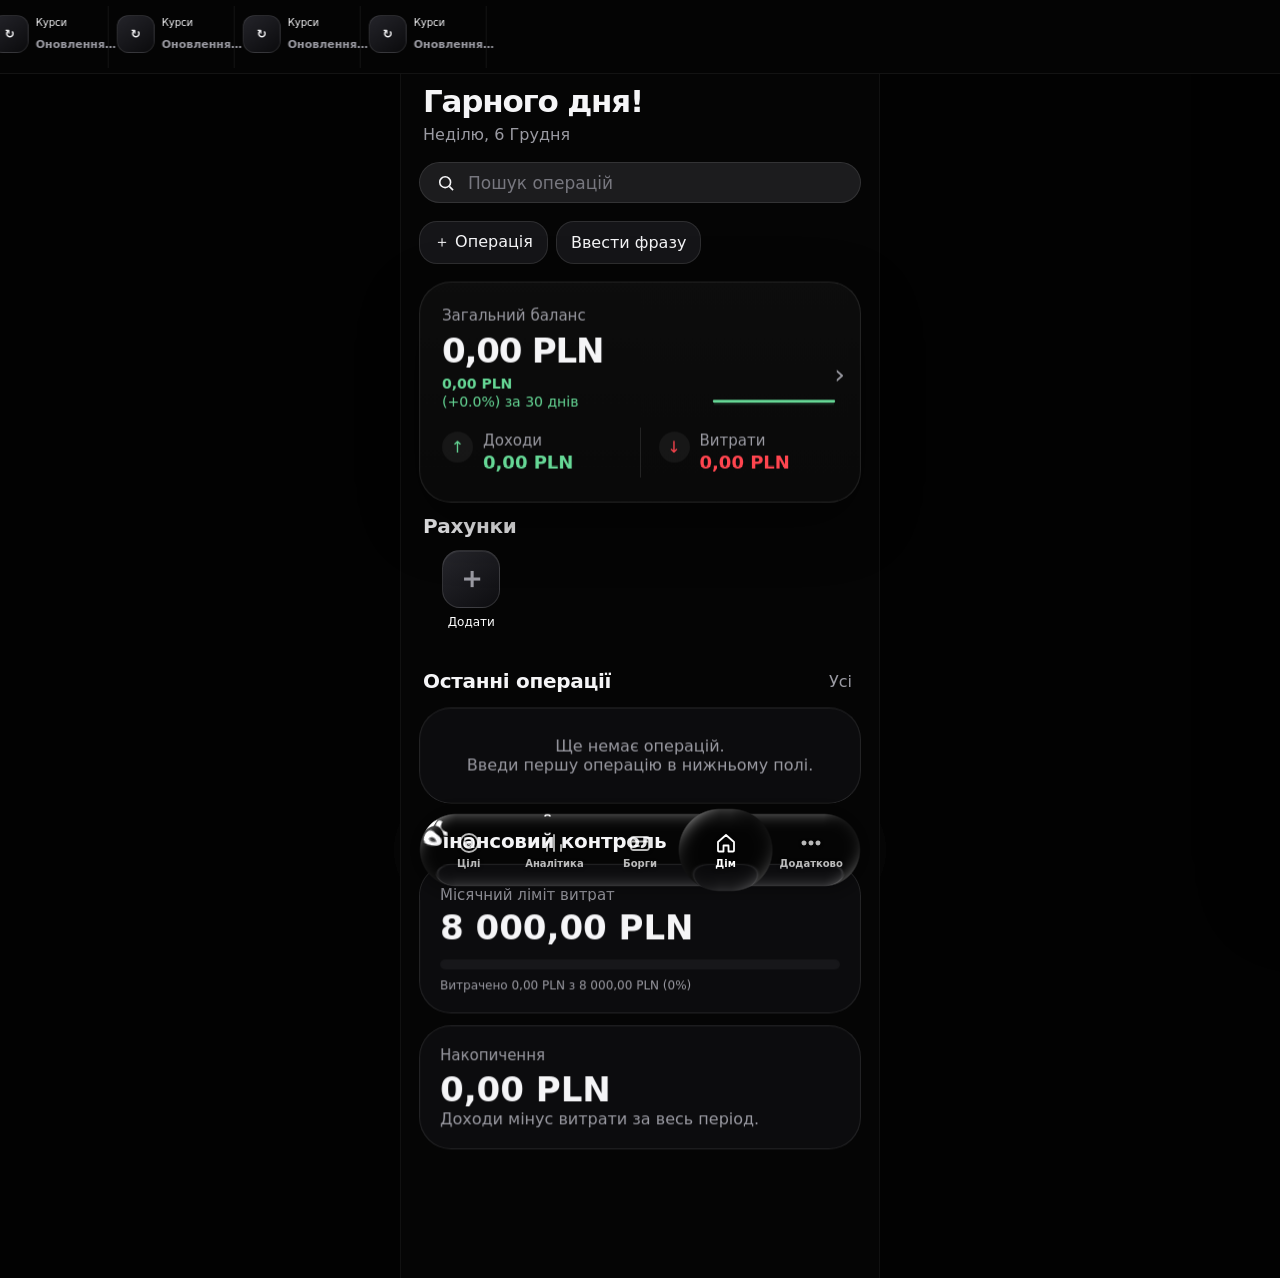
==== commit ad9a8a08: "Keep HTML snapshots out of indicator animation and crop GPU uploads" ====
--- a/index.html
+++ b/index.html
@@ -1196,7 +1196,7 @@
 if('serviceWorker' in navigator && location.protocol!=='file:'){
   let reloadingForUpdate=false;
   navigator.serviceWorker.addEventListener('controllerchange',()=>{if(reloadingForUpdate)return;reloadingForUpdate=true;location.reload()});
-  navigator.serviceWorker.register('./sw.js?v=1',{updateViaCache:'none'}).then(reg=>reg.update()).catch(()=>{});
+  navigator.serviceWorker.register('./sw.js?v=2',{updateViaCache:'none'}).then(reg=>reg.update()).catch(()=>{});
 }
 try{
   if('scrollRestoration' in history)history.scrollRestoration='manual';
